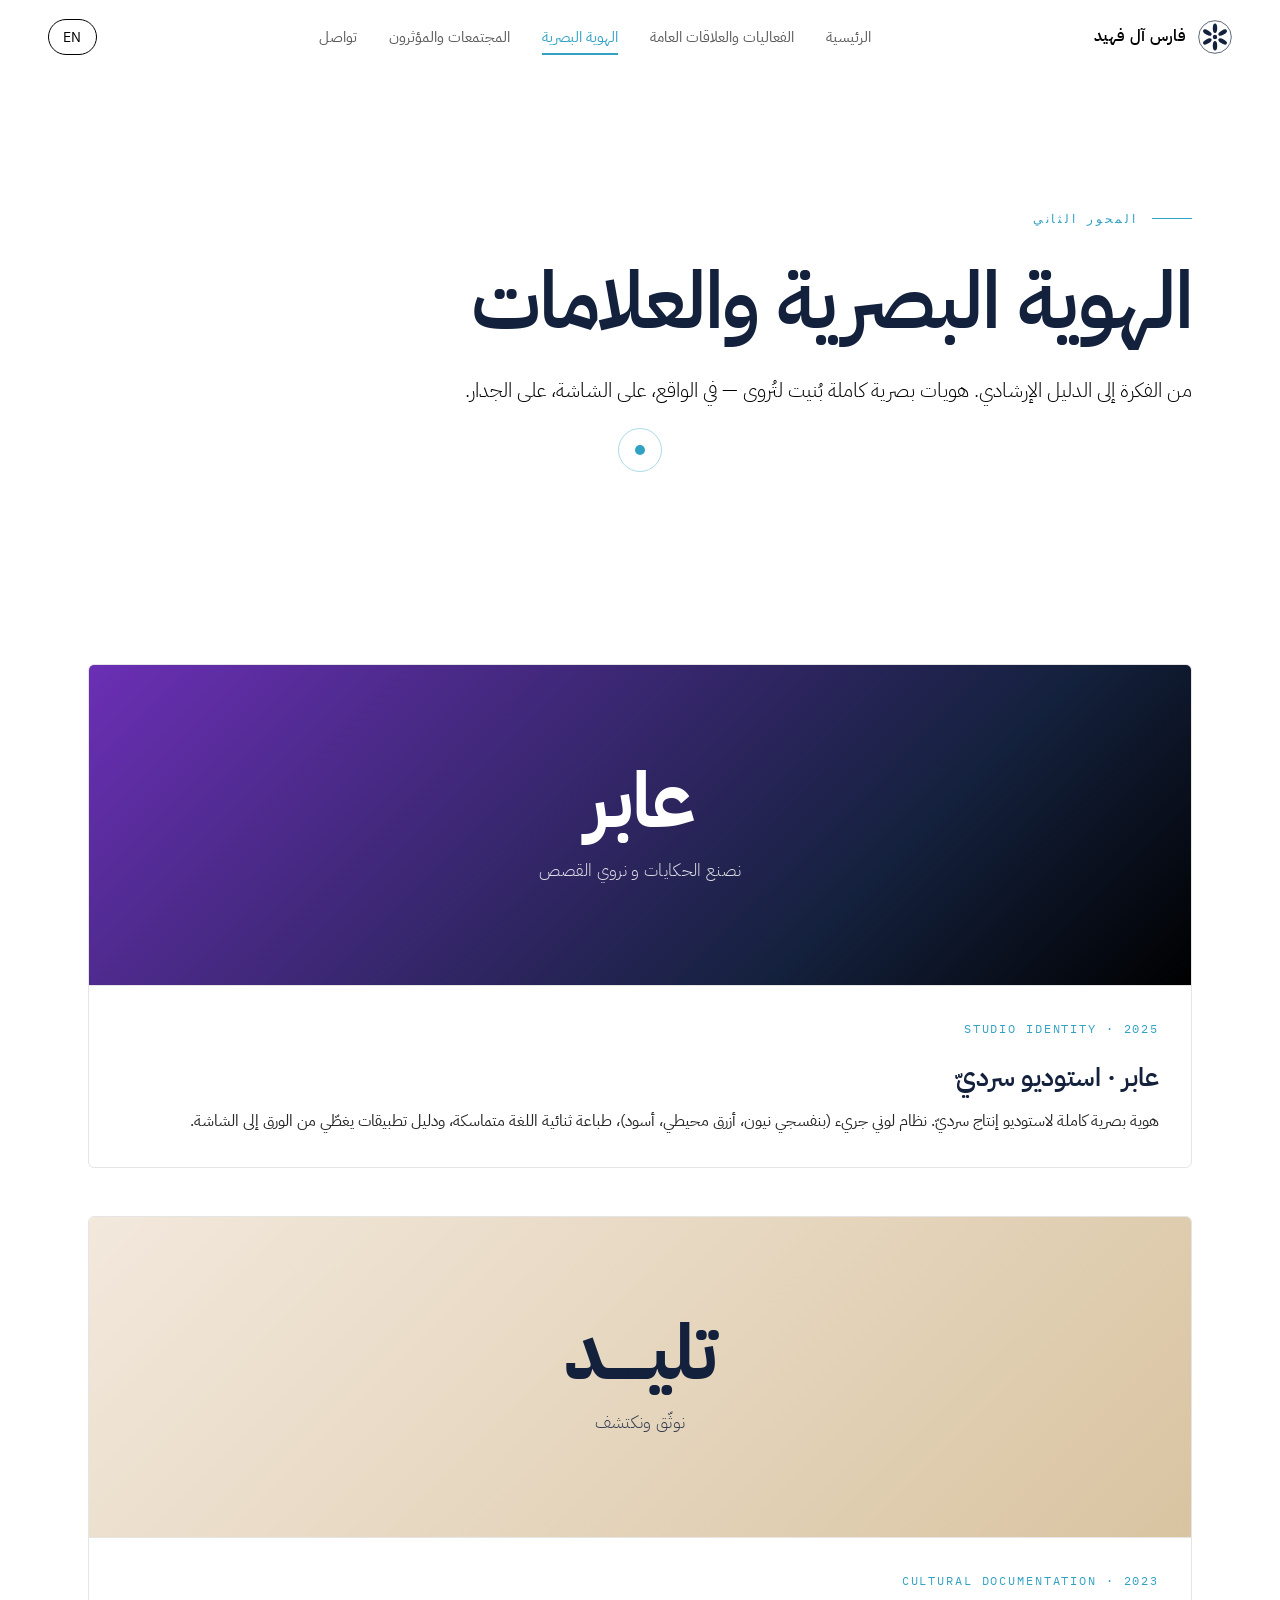
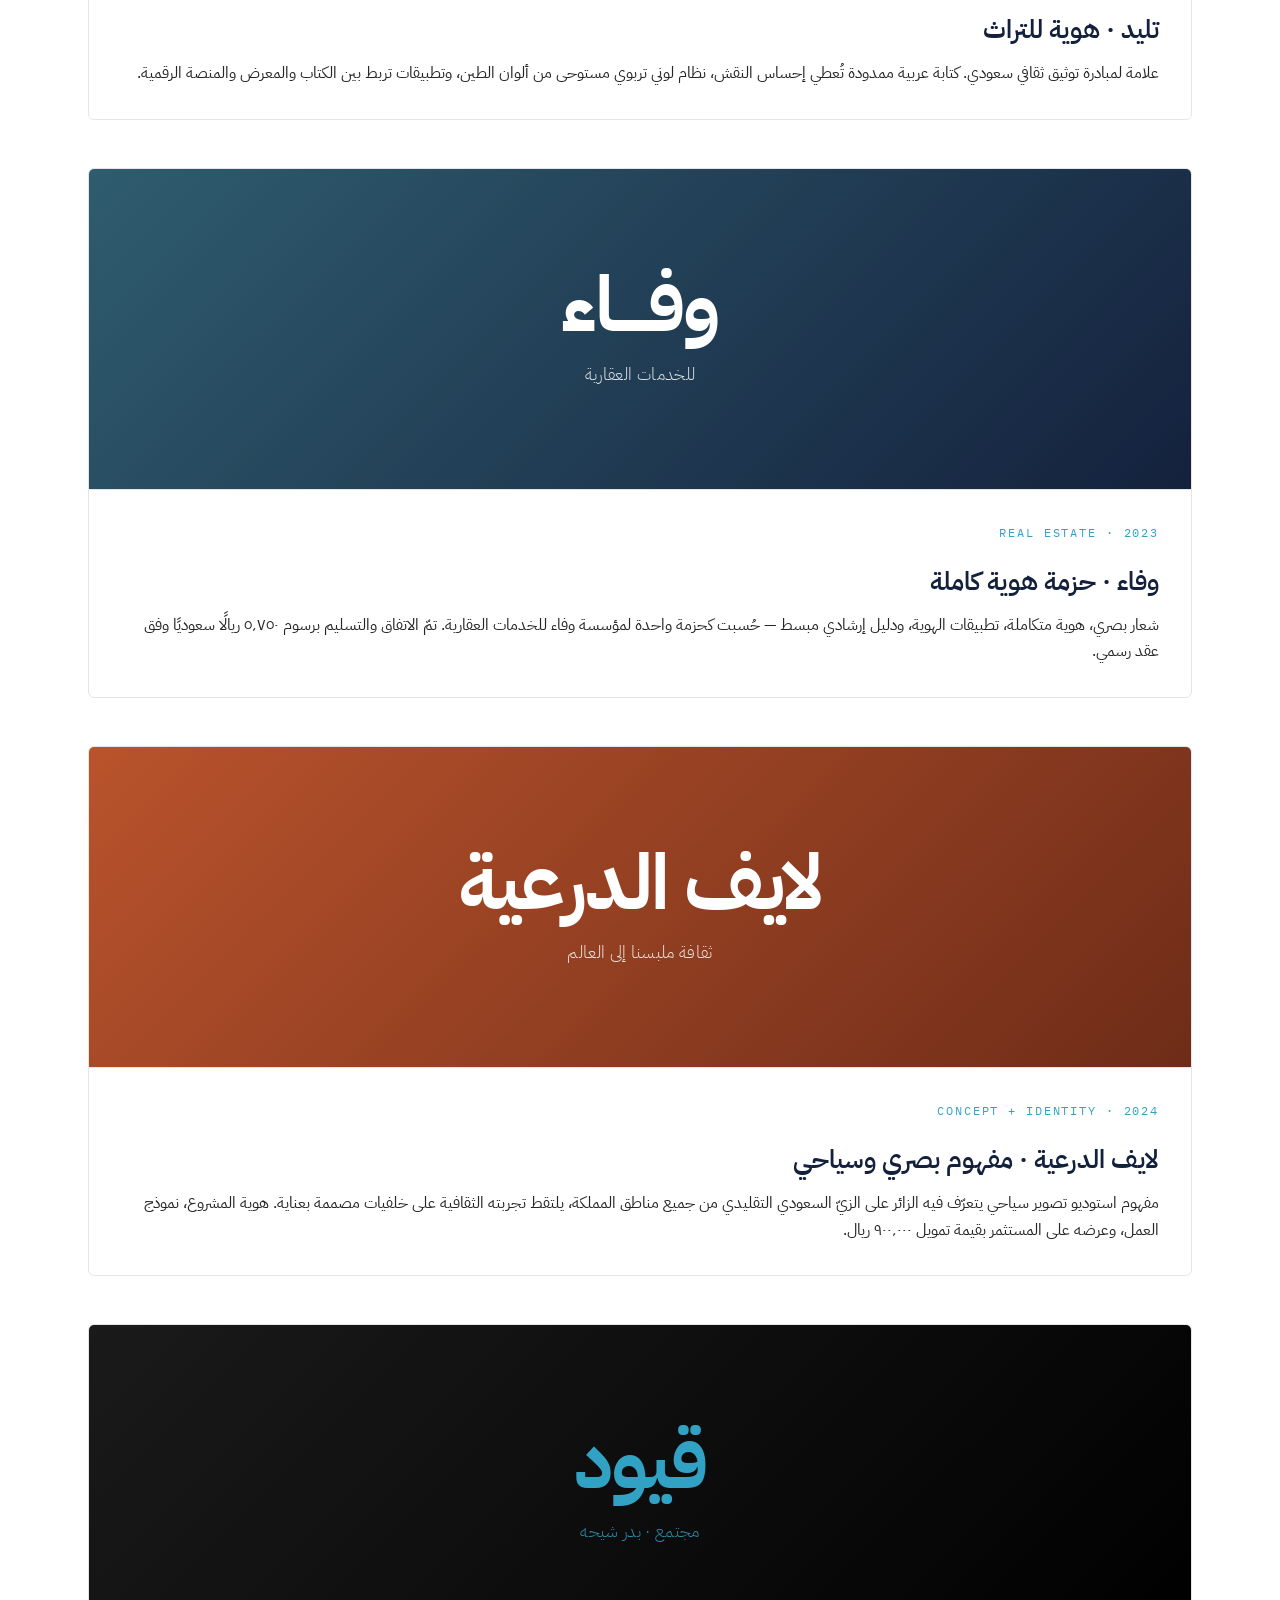
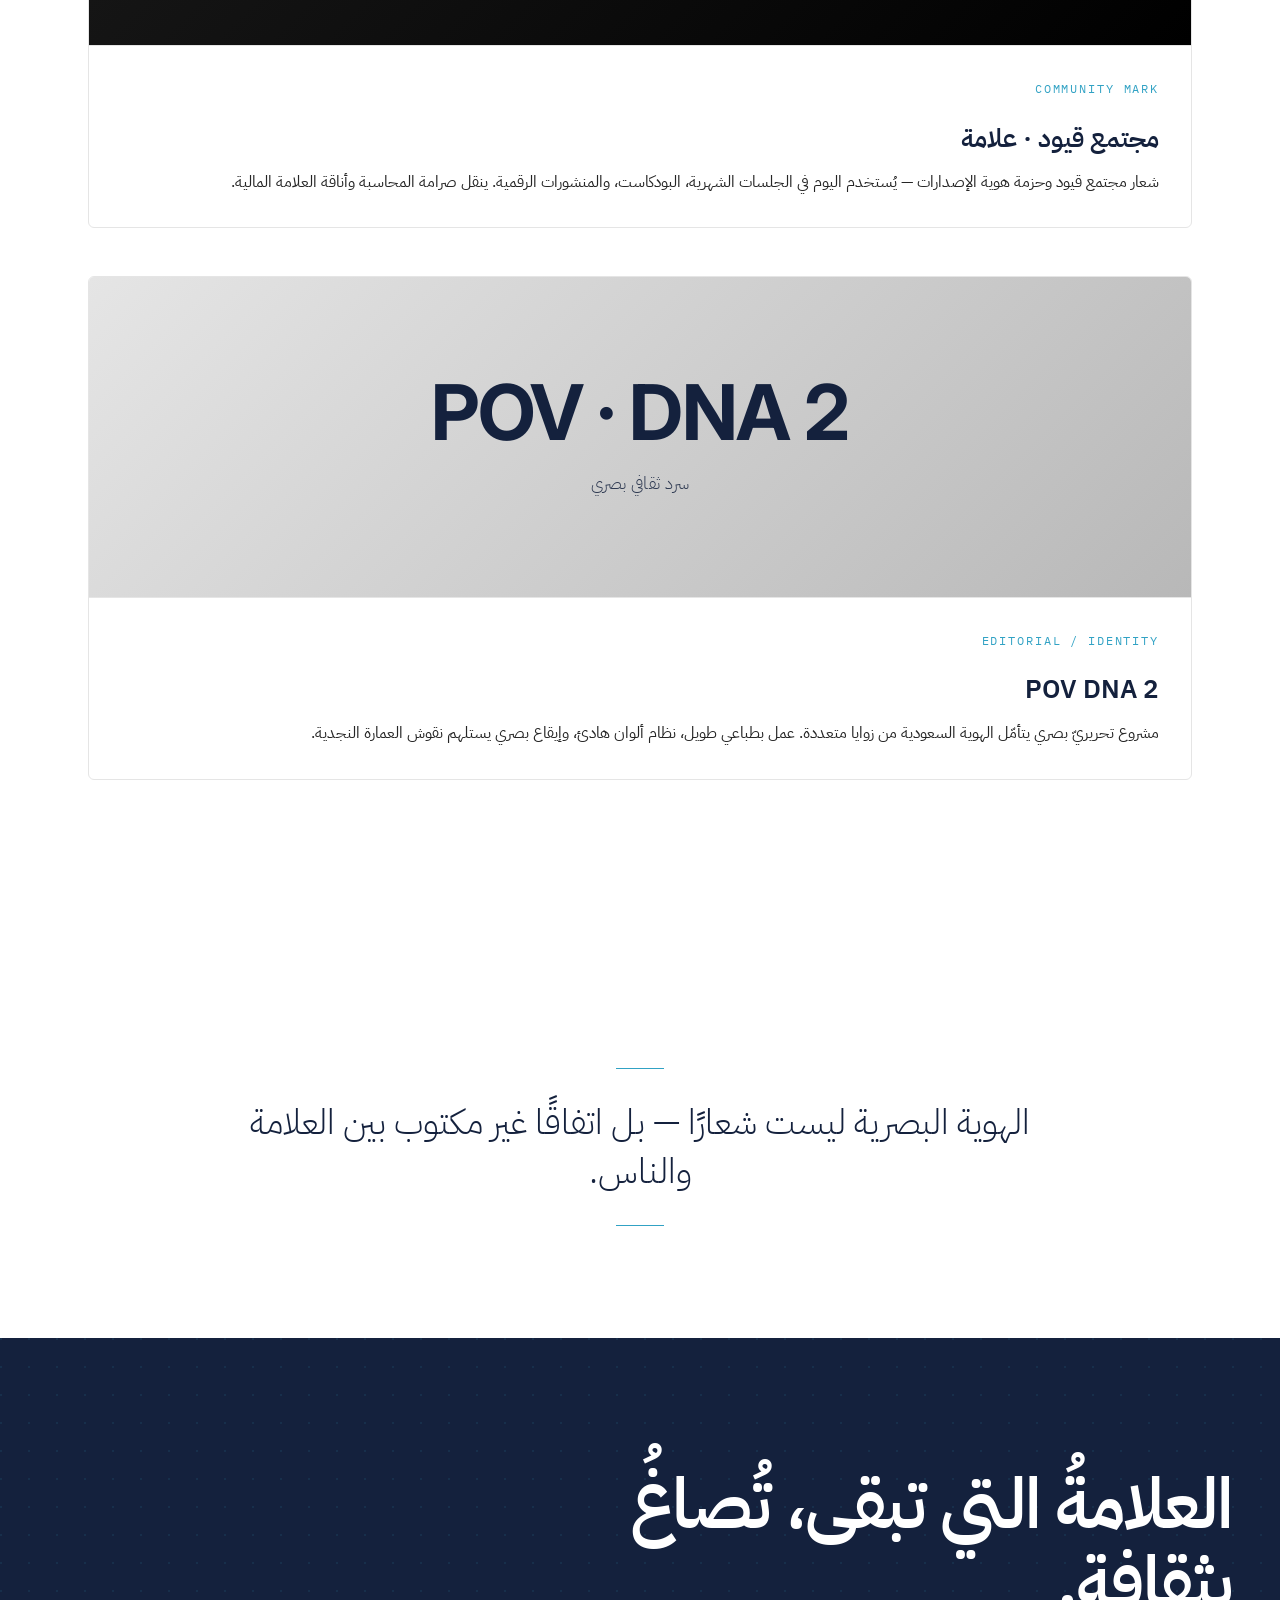
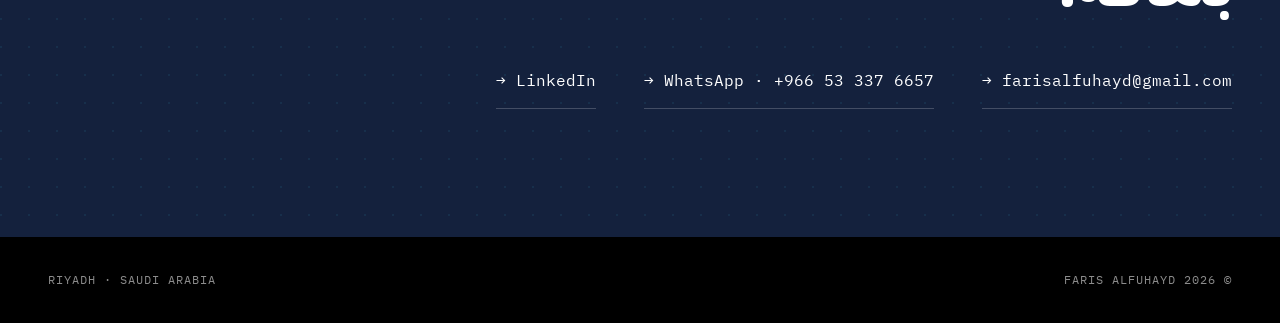
==== brand.html @ be69889f "Initial portfolio site" ====
<!DOCTYPE html>
<html lang="ar" dir="rtl">
<head>
  <meta charset="UTF-8">
  <meta name="viewport" content="width=device-width, initial-scale=1.0">
  <title>الهوية البصرية · Brand Identity · فارس آل فهيد</title>
  <link rel="preconnect" href="https://fonts.googleapis.com">
  <link rel="preconnect" href="https://fonts.gstatic.com" crossorigin>
  <link href="https://fonts.googleapis.com/css2?family=IBM+Plex+Sans+Arabic:wght@300;400;500;600;700&family=IBM+Plex+Mono:wght@400;500&family=Inter:wght@300;400;500;600;700&display=swap" rel="stylesheet">
  <link rel="stylesheet" href="styles.css">
</head>
<body>

<nav class="nav">
  <a href="index.html" class="nav-logo">
    <svg class="mark" viewBox="0 0 100 100" aria-hidden="true">
      <g fill="currentColor">
        <circle cx="50" cy="50" r="48" fill="none" stroke="currentColor" stroke-width="2"/>
        <g transform="translate(50 50)">
          <ellipse cx="0" cy="-26" rx="6.5" ry="14"/>
          <ellipse cx="0" cy="-26" rx="6.5" ry="14" transform="rotate(60)"/>
          <ellipse cx="0" cy="-26" rx="6.5" ry="14" transform="rotate(120)"/>
          <ellipse cx="0" cy="-26" rx="6.5" ry="14" transform="rotate(180)"/>
          <ellipse cx="0" cy="-26" rx="6.5" ry="14" transform="rotate(240)"/>
          <ellipse cx="0" cy="-26" rx="6.5" ry="14" transform="rotate(300)"/>
          <circle r="6.5"/>
        </g>
      </g>
    </svg>
    <span><span class="lang-ar">فارس آل فهيد</span><span class="lang-en">Faris Alfuhayd</span></span>
  </a>
  <ul class="nav-links">
    <li><a href="index.html"><span class="lang-ar">الرئيسية</span><span class="lang-en">Home</span></a></li>
    <li><a href="events.html"><span class="lang-ar">الفعاليات والعلاقات العامة</span><span class="lang-en">Events & PR</span></a></li>
    <li><a href="brand.html"><span class="lang-ar">الهوية البصرية</span><span class="lang-en">Brand</span></a></li>
    <li><a href="community.html"><span class="lang-ar">المجتمعات والمؤثرون</span><span class="lang-en">Community & Influencers</span></a></li>
    <li><a href="index.html#contact"><span class="lang-ar">تواصل</span><span class="lang-en">Contact</span></a></li>
  </ul>
  <button class="lang-toggle" aria-label="Switch language">EN</button>
</nav>

<header class="page-hero">
  <div class="section-eyebrow reveal">
    <span class="lang-ar">المحور الثاني</span>
    <span class="lang-en">Pillar 02</span>
  </div>
  <h1 class="reveal">
    <span class="lang-ar">الهوية البصرية والعلامات</span>
    <span class="lang-en">Brand Identity</span>
  </h1>
  <p class="reveal">
    <span class="lang-ar">من الفكرة إلى الدليل الإرشادي. هويات بصرية كاملة بُنيت لتُروى — في الواقع، على الشاشة، على الجدار.</span>
    <span class="lang-en">From concept to brand guidelines. Full identity systems built to be told — in the world, on screen, on the wall.</span>
  </p>
</header>

<section class="section">

  <!-- ABER -->
  <div class="brand-card reveal">
    <div class="brand-card-cover cover-aber">
      <div class="brand-name-display">
        <span class="ar lang-ar">عابر</span>
        <span class="en lang-en">ABER</span>
      </div>
      <div class="brand-tagline-display">
        <span class="lang-ar">نصنع الحكايات و نروي القصص</span>
        <span class="lang-en">We make stories and tell tales</span>
      </div>
    </div>
    <div class="brand-card-body">
      <div class="brand-card-tag">2025 · Studio Identity</div>
      <h3>
        <span class="lang-ar">عابر · استوديو سرديّ</span>
        <span class="lang-en">ABER · A narrative studio</span>
      </h3>
      <p>
        <span class="lang-ar">هوية بصرية كاملة لاستوديو إنتاج سرديّ. نظام لوني جريء (بنفسجي نيون، أزرق محيطي، أسود)، طباعة ثنائية اللغة متماسكة، ودليل تطبيقات يغطّي من الورق إلى الشاشة.</span>
        <span class="lang-en">A full identity for a story-led production studio. A bold three-color system (neon purple, ocean blue, black), a cohesive bilingual typography pairing, and an applications guide that covers everything from print to screen.</span>
      </p>
    </div>
  </div>

  <!-- Talid -->
  <div class="brand-card reveal">
    <div class="brand-card-cover cover-talid">
      <div class="brand-name-display">
        <span class="ar lang-ar">تليــــــد</span>
        <span class="en lang-en">TALID</span>
      </div>
      <div class="brand-tagline-display">
        <span class="lang-ar">نوثّق ونكتشف</span>
        <span class="lang-en">Document & Discover</span>
      </div>
    </div>
    <div class="brand-card-body">
      <div class="brand-card-tag">2023 · Cultural Documentation</div>
      <h3>
        <span class="lang-ar">تليد · هوية للتراث</span>
        <span class="lang-en">Talid · An identity for heritage</span>
      </h3>
      <p>
        <span class="lang-ar">علامة لمبادرة توثيق ثقافي سعودي. كتابة عربية ممدودة تُعطي إحساس النقش، نظام لوني تربوي مستوحى من ألوان الطين، وتطبيقات تربط بين الكتاب والمعرض والمنصة الرقمية.</span>
        <span class="lang-en">A mark for a Saudi cultural documentation initiative. Extended Arabic letterforms that feel inscribed, an earth-toned palette drawn from clay and sand, and applications that bridge book, exhibition and digital platform.</span>
      </p>
    </div>
  </div>

  <!-- WAFA -->
  <div class="brand-card reveal">
    <div class="brand-card-cover cover-wafa">
      <div class="brand-name-display">
        <span class="ar lang-ar">وفـــــاء</span>
        <span class="en lang-en">WAFA</span>
      </div>
      <div class="brand-tagline-display">
        <span class="lang-ar">للخدمات العقارية</span>
        <span class="lang-en">Real Estate Services</span>
      </div>
    </div>
    <div class="brand-card-body">
      <div class="brand-card-tag">2023 · Real Estate</div>
      <h3>
        <span class="lang-ar">وفاء · حزمة هوية كاملة</span>
        <span class="lang-en">WAFA · A full identity package</span>
      </h3>
      <p>
        <span class="lang-ar">شعار بصري، هوية متكاملة، تطبيقات الهوية، ودليل إرشادي مبسط — حُسبت كحزمة واحدة لمؤسسة وفاء للخدمات العقارية. تمّ الاتفاق والتسليم برسوم ٥٬٧٥٠ ريالًا سعوديًا وفق عقد رسمي.</span>
        <span class="lang-en">Logo, full identity system, identity applications, and a simplified brand guide — delivered as a single package for WAFA Real Estate Services. Engagement formalized at SAR 5,750 under a written contract.</span>
      </p>
    </div>
  </div>

  <!-- Live Diriyah -->
  <div class="brand-card reveal">
    <div class="brand-card-cover cover-live">
      <div class="brand-name-display">
        <span class="ar lang-ar">لايف الدرعية</span>
        <span class="en lang-en">LIVE DIRIYAH</span>
      </div>
      <div class="brand-tagline-display">
        <span class="lang-ar">ثقافة ملبسنا إلى العالم</span>
        <span class="lang-en">Our Clothes Culture To The World</span>
      </div>
    </div>
    <div class="brand-card-body">
      <div class="brand-card-tag">2024 · Concept + Identity</div>
      <h3>
        <span class="lang-ar">لايف الدرعية · مفهوم بصري وسياحي</span>
        <span class="lang-en">Live Diriyah · A visual and tourism concept</span>
      </h3>
      <p>
        <span class="lang-ar">مفهوم استوديو تصوير سياحي يتعرّف فيه الزائر على الزيّ السعودي التقليدي من جميع مناطق المملكة، يلتقط تجربته الثقافية على خلفيات مصممة بعناية. هوية المشروع، نموذج العمل، وعرضه على المستثمر بقيمة تمويل ٩٠٠٬٠٠٠ ريال.</span>
        <span class="lang-en">A tourism photography studio concept where visitors are introduced to traditional Saudi dress from across the regions and photograph their cultural experience against carefully designed backdrops. Project identity, model, and investor presentation at a SAR 900,000 funding ask.</span>
      </p>
    </div>
  </div>

  <!-- Qoyod / Quyud -->
  <div class="brand-card reveal">
    <div class="brand-card-cover cover-quyud">
      <div class="brand-name-display">
        <span class="ar lang-ar">قيود</span>
        <span class="en lang-en">QOYOD</span>
      </div>
      <div class="brand-tagline-display">
        <span class="lang-ar">مجتمع · بدر شيحه</span>
        <span class="lang-en">Community · Badr Sheha</span>
      </div>
    </div>
    <div class="brand-card-body">
      <div class="brand-card-tag">Community Mark</div>
      <h3>
        <span class="lang-ar">مجتمع قيود · علامة</span>
        <span class="lang-en">Qoyod Community · The mark</span>
      </h3>
      <p>
        <span class="lang-ar">شعار مجتمع قيود وحزمة هوية الإصدارات — يُستخدم اليوم في الجلسات الشهرية، البودكاست، والمنشورات الرقمية. ينقل صرامة المحاسبة وأناقة العلامة المالية.</span>
        <span class="lang-en">The Qoyod Community mark and publication identity — applied today across the monthly sessions, the podcast, and digital posts. It carries the discipline of accounting with the elegance of a modern financial brand.</span>
      </p>
    </div>
  </div>

  <!-- POV DNA 2 -->
  <div class="brand-card reveal">
    <div class="brand-card-cover cover-pov">
      <div class="brand-name-display">
        <span class="en">POV · DNA 2</span>
      </div>
      <div class="brand-tagline-display">
        <span class="lang-ar">سرد ثقافي بصري</span>
        <span class="lang-en">A visual cultural narrative</span>
      </div>
    </div>
    <div class="brand-card-body">
      <div class="brand-card-tag">Editorial / Identity</div>
      <h3>
        <span class="lang-ar">POV DNA 2</span>
        <span class="lang-en">POV DNA 2</span>
      </h3>
      <p>
        <span class="lang-ar">مشروع تحريريّ بصري يتأمّل الهوية السعودية من زوايا متعددة. عمل بطباعي طويل، نظام ألوان هادئ، وإيقاع بصري يستلهم نقوش العمارة النجدية.</span>
        <span class="lang-en">A visual editorial project meditating on Saudi identity from multiple perspectives. Long-form typographic work, a quiet palette, and a visual rhythm drawn from Najdi architectural carving.</span>
      </p>
    </div>
  </div>

</section>

<div class="pullquote reveal">
  <span class="lang-ar">الهوية البصرية ليست شعارًا — بل اتفاقًا غير مكتوب بين العلامة والناس.</span>
  <span class="lang-en">A brand isn't a logo — it's an unwritten agreement between the brand and its people.</span>
</div>

<section class="contact" id="contact">
  <div class="contact-inner reveal">
    <h2 class="contact-title">
      <span class="lang-ar">العلامةُ التي تبقى، تُصاغُ بثقافة.</span>
      <span class="lang-en">A brand that lasts is shaped with culture.</span>
    </h2>
    <div class="contact-links">
      <a href="mailto:farisalfuhayd@gmail.com">farisalfuhayd@gmail.com →</a>
      <a href="https://wa.me/966533376657">WhatsApp · +966 53 337 6657 →</a>
      <a href="https://www.linkedin.com/in/faris-al-fuhayd">LinkedIn →</a>
    </div>
  </div>
</section>

<footer class="footer">
  <div>© 2026 FARIS ALFUHAYD</div>
  <div>RIYADH · SAUDI ARABIA</div>
</footer>

<script src="script.js"></script>
</body>
</html>
---- styles.css ----
/* =====================================================
   Faris Alfuhayd — Portfolio · v2
   Palette: Black, Prussian Blue, Turquoise Surf, Alabaster, White
   Motion: Najdi pattern system — stepped crowns, six-petal
           rosettes, toothed zigzags, diamond rosette borders.
   ===================================================== */

:root {
  --black: #000000;
  --prussian: #14213D;
  --turquoise: #31A2C4;
  --alabaster: #E5E5E5;
  --white: #FFFFFF;

  --ink: var(--black);
  --bg: var(--white);
  --surface: var(--alabaster);
  --accent: var(--turquoise);
  --deep: var(--prussian);

  --serif-ar: "IBM Plex Sans Arabic", "Noto Naskh Arabic", system-ui, sans-serif;
  --serif-en: "Inter", "Söhne", system-ui, -apple-system, sans-serif;
  --mono: "IBM Plex Mono", "JetBrains Mono", ui-monospace, monospace;

  --maxw: 1200px;
  --gutter: clamp(1rem, 4vw, 3rem);
  --section-y: clamp(4rem, 10vw, 8rem);

  --ease: cubic-bezier(0.65, 0, 0.35, 1);
  --ease-out: cubic-bezier(0.16, 1, 0.3, 1);
  --ease-spring: cubic-bezier(0.34, 1.56, 0.64, 1);
}

* { box-sizing: border-box; margin: 0; padding: 0; }

html { scroll-behavior: smooth; }
html[dir="rtl"] { direction: rtl; }
html[dir="ltr"] { direction: ltr; }

body {
  font-family: var(--serif-ar);
  background: var(--bg);
  color: var(--ink);
  font-size: 17px;
  line-height: 1.7;
  -webkit-font-smoothing: antialiased;
  overflow-x: hidden;
  cursor: none;
}

html[lang="en"] body { font-family: var(--serif-en); line-height: 1.6; }

[data-lang="ar"] { display: none; }
[data-lang="en"] { display: none; }
html[lang="ar"] [data-lang="ar"] { display: revert; }
html[lang="en"] [data-lang="en"] { display: revert; }
html[lang="ar"] .lang-ar { display: inline; }
html[lang="en"] .lang-en { display: inline; }
html[lang="ar"] .lang-en,
html[lang="en"] .lang-ar { display: none; }

a { color: inherit; text-decoration: none; }
img, svg, video { display: block; max-width: 100%; height: auto; }

/* Custom cursor — simple Turquoise dot until faithful Najdi SVG is provided. */
.cursor-dot {
  position: fixed; top: 0; left: 0;
  width: 10px; height: 10px;
  background: var(--accent);
  border-radius: 50%;
  pointer-events: none;
  z-index: 9999;
  transform: translate(-50%, -50%);
  transition: width 0.25s, height 0.25s, opacity 0.25s, transform 0.25s var(--ease-spring);
}
.cursor-ring {
  position: fixed; top: 0; left: 0;
  width: 44px; height: 44px;
  border: 1px solid var(--accent);
  border-radius: 50%;
  pointer-events: none;
  z-index: 9998;
  transform: translate(-50%, -50%);
  transition: width 0.3s var(--ease-out), height 0.3s var(--ease-out), opacity 0.3s, border-color 0.3s;
  opacity: 0.4;
}
body.cursor-hover .cursor-dot { width: 18px; height: 18px; }
body.cursor-hover .cursor-ring { width: 82px; height: 82px; opacity: 0.25; border-color: var(--accent); }

@media (hover: none), (max-width: 768px) {
  body { cursor: auto; }
  .cursor-dot, .cursor-ring { display: none; }
}

/* =================== Opening door reveal =================== */
.door-reveal {
  position: fixed;
  inset: 0;
  z-index: 10000;
  pointer-events: none;
  display: flex;
}
.door-reveal .panel {
  flex: 1;
  background: var(--prussian);
  position: relative;
  transition: transform 1.6s var(--ease) 0.4s;
}
.door-reveal .panel.left { transform-origin: left; }
.door-reveal .panel.right { transform-origin: right; }
.door-reveal.open .panel.left { transform: translateX(-100%); }
.door-reveal.open .panel.right { transform: translateX(100%); }
html[dir="rtl"] .door-reveal.open .panel.left { transform: translateX(100%); }
html[dir="rtl"] .door-reveal.open .panel.right { transform: translateX(-100%); }

/* Stepped crown silhouette over the door (Najdi mud-wall top) */
.door-reveal .panel::before {
  content: "";
  position: absolute;
  top: 0; left: 0; right: 0;
  height: 30px;
  background-image:
    linear-gradient(var(--turquoise), var(--turquoise));
  background-size: 0 0;
  /* The pattern itself comes from .crown-pattern below; here we leave the panel solid. */
}

.door-reveal .seal {
  position: absolute;
  top: 50%; left: 50%;
  width: 180px; height: 180px;
  color: var(--turquoise);
  opacity: 0;
  transform: translate(-50%, -50%) scale(0.4) rotate(-90deg);
  animation: sealIn 1.1s var(--ease-spring) 0.2s forwards;
}
.door-reveal.open .seal {
  animation: sealOut 0.7s var(--ease) forwards;
}
@keyframes sealIn {
  to { opacity: 1; transform: translate(-50%, -50%) scale(1) rotate(0deg); }
}
@keyframes sealOut {
  to { opacity: 0; transform: translate(-50%, -50%) scale(2.5) rotate(180deg); }
}

/* =================== Najdi pattern bands =================== */
/* Stepped crown — tiled as a CSS background so proportions stay crisp.
   Each 50×22 unit is the exact stepped pyramid; repeat-x keeps geometry. */
.crown-step {
  display: block;
  width: 100%;
  height: 22px;
  background-image: url("data:image/svg+xml;utf8,<svg xmlns='http://www.w3.org/2000/svg' viewBox='0 0 50 22'><g fill='%2314213D'><rect x='0' y='14' width='50' height='8'/><rect x='6' y='8' width='38' height='6'/><rect x='14' y='2' width='22' height='6'/><rect x='22' y='0' width='6' height='2'/></g></svg>");
  background-repeat: repeat-x;
  background-position: center top;
  background-size: 50px 22px;
  opacity: 0;
  transform: translateY(20px);
  transition: opacity 1s var(--ease-out), transform 1s var(--ease-out);
}
.crown-step.in { opacity: 0.75; transform: translateY(0); }
.crown-step.solid.in { opacity: 1; }

/* Diamond-rosette border */
.rosette-border {
  display: flex;
  justify-content: center;
  align-items: center;
  gap: 24px;
  color: var(--prussian);
  margin: clamp(2.5rem, 6vw, 5rem) 0;
  opacity: 0;
  transform: translateY(20px);
  transition: opacity 1s var(--ease-out), transform 1s var(--ease-out);
}
.rosette-border.in { opacity: 0.55; transform: translateY(0); }
.rosette-border svg { width: 36px; height: 36px; flex: none; }
.rosette-border .line {
  height: 1px; background: currentColor; flex: 1; max-width: 200px; opacity: 0.4;
}

/* Toothed zigzag */
.tooth-band {
  height: 14px; width: 100%;
  background-image: url("data:image/svg+xml;utf8,<svg xmlns='http://www.w3.org/2000/svg' viewBox='0 0 20 14'><path d='M0 0 L10 14 L20 0 Z' fill='%2314213D'/></svg>");
  background-repeat: repeat-x;
  background-size: 20px 14px;
  opacity: 0.3;
}

/* =================== Nav =================== */
.nav {
  position: fixed;
  top: 0; left: 0; right: 0;
  z-index: 100;
  padding: 1.2rem var(--gutter);
  display: flex;
  align-items: center;
  justify-content: space-between;
  background: rgba(255,255,255,0.78);
  backdrop-filter: blur(20px);
  -webkit-backdrop-filter: blur(20px);
  border-bottom: 1px solid transparent;
  transition: border-color 0.4s, background 0.4s, padding 0.4s;
}
.nav.scrolled {
  border-color: rgba(20,33,61,0.08);
  padding-top: 0.9rem;
  padding-bottom: 0.9rem;
}

.nav-logo {
  display: flex;
  align-items: center;
  gap: 0.7rem;
  font-weight: 600;
  font-size: 1rem;
  letter-spacing: 0.02em;
  transition: gap 0.3s;
}
.nav-logo:hover { gap: 1rem; }
.nav-logo .mark {
  width: 34px; height: 34px;
  color: var(--prussian);
  transition: transform 0.6s var(--ease-spring), color 0.3s;
}
.nav-logo:hover .mark { transform: rotate(60deg); color: var(--accent); }

.nav-links {
  display: flex;
  align-items: center;
  gap: 2rem;
  list-style: none;
}
.nav-links a {
  position: relative;
  font-size: 0.95rem;
  font-weight: 400;
  opacity: 0.65;
  transition: opacity 0.3s, color 0.3s;
}
.nav-links a:hover, .nav-links a.active { opacity: 1; color: var(--accent); }
.nav-links a.active::after {
  content: ""; position: absolute;
  bottom: -7px; left: 0; right: 0;
  height: 2px; background: var(--accent);
  transform-origin: left; animation: drawLine 0.4s var(--ease-out);
}
html[dir="rtl"] .nav-links a.active::after { transform-origin: right; }
@keyframes drawLine { from { transform: scaleX(0); } to { transform: scaleX(1); } }

.lang-toggle {
  background: none;
  border: 1px solid var(--ink);
  padding: 0.4rem 0.9rem;
  font-family: inherit;
  font-size: 0.85rem;
  cursor: pointer;
  border-radius: 999px;
  transition: background 0.3s, color 0.3s, transform 0.3s;
  color: var(--ink);
}
.lang-toggle:hover { background: var(--ink); color: var(--white); transform: scale(1.05); }

@media (max-width: 768px) {
  .nav-links { display: none; }
}

/* =================== Hero =================== */
.hero {
  min-height: 100vh;
  padding: calc(var(--section-y) + 4rem) var(--gutter) var(--section-y);
  display: flex;
  flex-direction: column;
  justify-content: center;
  position: relative;
  overflow: hidden;
}

/* Hero rosette intentionally hidden until faithful Najdi SVG is provided. */
.hero-rosette { display: none; }
@keyframes rotate { to { transform: rotate(360deg); } }

.hero-inner {
  max-width: var(--maxw);
  width: 100%;
  margin: 0 auto;
  position: relative;
  z-index: 1;
}

.hero-eyebrow {
  font-family: var(--mono);
  font-size: 0.85rem;
  letter-spacing: 0.18em;
  text-transform: uppercase;
  color: var(--accent);
  margin-bottom: 1.8rem;
  opacity: 0;
  transform: translateY(20px);
  animation: rise 0.9s var(--ease-out) 1.8s forwards;
  display: inline-flex;
  align-items: center;
  gap: 0.8rem;
}
.hero-eyebrow::before {
  content: "";
  width: 48px; height: 1px;
  background: var(--accent);
}

.hero-title {
  font-size: clamp(2.6rem, 7.5vw, 6rem);
  font-weight: 600;
  line-height: 1.02;
  letter-spacing: -0.025em;
  color: var(--prussian);
  margin-bottom: 1.8rem;
  overflow: hidden;
}
.hero-title .word {
  display: inline-block;
  opacity: 0;
  transform: translateY(60px);
  animation: rise 1.1s var(--ease-out) forwards;
}

.hero-tagline {
  font-size: clamp(1.1rem, 1.8vw, 1.5rem);
  font-weight: 300;
  color: var(--ink);
  max-width: 760px;
  margin-bottom: 3rem;
  opacity: 0;
  transform: translateY(20px);
  animation: rise 1s var(--ease-out) 2.2s forwards;
}

.hero-cta {
  display: inline-flex;
  align-items: center;
  gap: 0.9rem;
  font-family: var(--mono);
  font-size: 0.9rem;
  text-transform: uppercase;
  letter-spacing: 0.12em;
  padding: 1.1rem 1.8rem;
  border: 1px solid var(--prussian);
  border-radius: 999px;
  transition: all 0.4s var(--ease-out);
  opacity: 0;
  transform: translateY(20px);
  animation: rise 1s var(--ease-out) 2.5s forwards;
  position: relative;
  overflow: hidden;
}
.hero-cta::before {
  content: ""; position: absolute;
  inset: 0;
  background: var(--prussian);
  transform: translateX(-100%);
  transition: transform 0.5s var(--ease);
  z-index: -1;
}
html[dir="rtl"] .hero-cta::before { transform: translateX(100%); }
.hero-cta:hover { color: var(--white); gap: 1.4rem; border-color: var(--prussian); }
.hero-cta:hover::before { transform: translateX(0); }
.hero-cta svg { transition: transform 0.4s var(--ease-spring); }
.hero-cta:hover svg { transform: translateX(4px); }
html[dir="rtl"] .hero-cta:hover svg { transform: translateX(-4px); }

@keyframes rise { to { opacity: 1; transform: translateY(0); } }

/* =================== Scroll indicator =================== */
.scroll-cue {
  position: absolute;
  bottom: 2rem; left: 50%;
  transform: translateX(-50%);
  font-family: var(--mono);
  font-size: 0.72rem;
  letter-spacing: 0.2em;
  text-transform: uppercase;
  opacity: 0;
  animation: rise 1s var(--ease-out) 3s forwards, breathe 2s ease-in-out 3s infinite;
  color: var(--ink);
}
@keyframes breathe {
  0%, 100% { transform: translateX(-50%) translateY(0); opacity: 0.4; }
  50% { transform: translateX(-50%) translateY(6px); opacity: 1; }
}

/* =================== Section base =================== */
.section {
  padding: var(--section-y) var(--gutter);
  max-width: var(--maxw);
  margin: 0 auto;
  position: relative;
}
.section.dark {
  background: var(--prussian);
  color: var(--white);
  max-width: none;
  margin: 0;
  padding-left: var(--gutter);
  padding-right: var(--gutter);
}

.section-eyebrow {
  font-family: var(--mono);
  font-size: 0.78rem;
  letter-spacing: 0.22em;
  text-transform: uppercase;
  color: var(--accent);
  margin-bottom: 1.8rem;
  display: flex;
  align-items: center;
  gap: 0.9rem;
}
.section-eyebrow::before {
  content: "";
  width: 40px; height: 1px;
  background: var(--accent);
}

.section-title {
  font-size: clamp(2rem, 5vw, 4rem);
  font-weight: 600;
  line-height: 1.08;
  letter-spacing: -0.02em;
  color: var(--prussian);
  margin-bottom: 2.5rem;
  max-width: 18ch;
}
.section.dark .section-title { color: var(--white); }

.section-lede {
  font-size: clamp(1rem, 1.4vw, 1.2rem);
  font-weight: 300;
  max-width: 720px;
  line-height: 1.7;
  opacity: 0.85;
  margin-bottom: 3rem;
}

/* =================== Mask-wipe reveal =================== */
.mask-reveal {
  display: inline-block;
  position: relative;
  overflow: hidden;
  padding-block: 0.05em;
}
.mask-reveal > span {
  display: inline-block;
  transform: translateY(110%);
  transition: transform 1s var(--ease-out);
}
.mask-reveal.in > span { transform: translateY(0); }

/* =================== Pillars =================== */
.pillars {
  display: grid;
  grid-template-columns: repeat(3, 1fr);
  gap: 2rem;
}
@media (max-width: 800px) { .pillars { grid-template-columns: 1fr; } }

.pillar {
  position: relative;
  padding: 3rem 2rem 2.5rem;
  background: var(--white);
  border: 1px solid var(--alabaster);
  border-radius: 6px;
  transition: transform 0.5s var(--ease-out), border-color 0.5s, box-shadow 0.5s;
  overflow: hidden;
}
.pillar::before {
  content: "";
  position: absolute;
  top: 0; left: 0; right: 0;
  height: 4px;
  background: var(--accent);
  transform: scaleX(0);
  transform-origin: left;
  transition: transform 0.6s var(--ease);
}
html[dir="rtl"] .pillar::before { transform-origin: right; }

/* Pillar corner watermark — neutral geometric ring until faithful Najdi SVG is provided. */
.pillar::after {
  content: "";
  position: absolute;
  inset: auto -40px -40px auto;
  width: 160px; height: 160px;
  border: 1px solid var(--alabaster);
  border-radius: 50%;
  transition: transform 0.8s var(--ease), border-color 0.5s, opacity 0.5s;
  opacity: 0.6;
  pointer-events: none;
}
html[dir="rtl"] .pillar::after { inset: auto auto -30px -30px; }
.pillar:hover { transform: translateY(-8px); border-color: var(--accent); box-shadow: 0 30px 60px -20px rgba(20,33,61,0.18); }
.pillar:hover::before { transform: scaleX(1); }
.pillar:hover::after { transform: rotate(45deg) scale(1.15); opacity: 0.8; }

.pillar-num {
  font-family: var(--mono);
  font-size: 0.8rem;
  color: var(--accent);
  letter-spacing: 0.18em;
}
.pillar h3 {
  font-size: 1.75rem;
  font-weight: 600;
  color: var(--prussian);
  margin: 1rem 0;
  letter-spacing: -0.01em;
  line-height: 1.2;
}
.pillar p {
  font-size: 0.98rem;
  line-height: 1.7;
  opacity: 0.85;
}
.pillar .work-card-arrow {
  margin-top: 1.8rem;
  font-family: var(--mono);
  font-size: 0.85rem;
  color: var(--accent);
  display: inline-flex;
  align-items: center;
  gap: 0.5rem;
  transition: gap 0.4s var(--ease-spring), letter-spacing 0.4s;
}
.pillar:hover .work-card-arrow { gap: 1.1rem; letter-spacing: 0.02em; }

/* =================== Stats =================== */
.stats {
  display: grid;
  grid-template-columns: repeat(4, 1fr);
  gap: 2rem;
  padding: var(--section-y) var(--gutter);
  max-width: var(--maxw);
  margin: 0 auto;
}
@media (max-width: 800px) { .stats { grid-template-columns: repeat(2, 1fr); gap: 3rem 1.5rem; } }

.stat { text-align: center; position: relative; }
.stat::before {
  content: "";
  position: absolute;
  top: -14px;
  left: 50%;
  transform: translateX(-50%) scaleX(0);
  transform-origin: center;
  width: 40px; height: 2px;
  background: var(--accent);
  transition: transform 0.7s var(--ease) 0.3s;
}
.stat.in::before { transform: translateX(-50%) scaleX(1); }
.stat-number {
  font-family: var(--mono);
  font-size: clamp(2.6rem, 6vw, 4.6rem);
  font-weight: 500;
  color: var(--prussian);
  line-height: 1;
  letter-spacing: -0.025em;
  display: inline-block;
  transition: transform 0.4s var(--ease-spring);
}
.stat.pulse .stat-number { transform: scale(1.1); }
.stat-label {
  font-size: 0.92rem;
  margin-top: 0.7rem;
  opacity: 0.75;
  line-height: 1.5;
}

/* =================== Marquee =================== */
.marquee {
  overflow: hidden;
  background: var(--prussian);
  color: var(--white);
  padding: 1.2rem 0;
}
.marquee-track {
  display: flex;
  gap: 3rem;
  white-space: nowrap;
  animation: marquee 50s linear infinite;
  font-family: var(--mono);
  font-size: 0.92rem;
  letter-spacing: 0.12em;
  text-transform: uppercase;
}
@keyframes marquee { to { transform: translateX(-50%); } }
html[dir="rtl"] .marquee-track { animation-name: marqueeRTL; }
@keyframes marqueeRTL { from { transform: translateX(-50%); } to { transform: translateX(0); } }
.marquee-track span { display: inline-flex; align-items: center; gap: 3rem; }
.marquee-track .dot {
  display: inline-block;
  width: 6px; height: 6px;
  background: var(--accent);
  border-radius: 50%;
  flex-shrink: 0;
}

/* =================== Client strip =================== */
.client-strip {
  display: flex;
  flex-wrap: wrap;
  gap: 2rem 3rem;
  align-items: center;
  padding: 3rem var(--gutter);
  max-width: var(--maxw);
  margin: 0 auto;
}
.client-strip span {
  font-family: var(--mono);
  font-size: 0.86rem;
  letter-spacing: 0.1em;
  text-transform: uppercase;
  opacity: 0.55;
  transition: opacity 0.4s, color 0.4s, transform 0.4s var(--ease-spring);
  cursor: default;
}
.client-strip span:hover { opacity: 1; color: var(--accent); transform: translateY(-3px); }

/* =================== CASE STUDY — simplified, no meta sidebar =================== */
.case {
  padding: var(--section-y) 0;
  position: relative;
  border-bottom: 1px solid var(--alabaster);
}
.case:last-child { border-bottom: none; }

.case-headline {
  font-size: clamp(1.7rem, 4vw, 3rem);
  font-weight: 600;
  color: var(--prussian);
  line-height: 1.15;
  letter-spacing: -0.018em;
  max-width: 22ch;
  margin-bottom: 2.5rem;
}

.case-number {
  font-family: var(--mono);
  font-size: 0.78rem;
  letter-spacing: 0.22em;
  text-transform: uppercase;
  color: var(--accent);
  margin-bottom: 1.4rem;
  display: flex;
  align-items: center;
  gap: 0.9rem;
}
.case-number::before {
  content: "";
  width: 40px; height: 1px;
  background: var(--accent);
}

.case-body p {
  margin-bottom: 1.1rem;
  font-size: 1.04rem;
  line-height: 1.78;
  max-width: 760px;
}
.case-body ul {
  margin-block: 1.2rem;
  padding-inline-start: 1.6rem;
  max-width: 760px;
}
.case-body li {
  margin-bottom: 0.65rem;
  line-height: 1.7;
  font-size: 1rem;
}
.case-body li::marker { color: var(--accent); }
.case-body strong { color: var(--prussian); font-weight: 600; }

/* Image gallery slot — for when you drop your photos in */
.case-gallery {
  display: grid;
  grid-template-columns: repeat(auto-fill, minmax(280px, 1fr));
  gap: 1rem;
  margin: 3rem 0 1rem;
}
.case-img {
  position: relative;
  aspect-ratio: 4/3;
  background: var(--alabaster);
  border-radius: 4px;
  overflow: hidden;
  cursor: pointer;
}
.case-img.wide { grid-column: span 2; aspect-ratio: 16/9; }
@media (max-width: 700px) { .case-img.wide { grid-column: auto; aspect-ratio: 4/3; } }
.case-img img,
.case-img video {
  width: 100%; height: 100%;
  object-fit: cover;
  transition: transform 1s var(--ease-out), filter 0.6s;
  filter: saturate(0.85);
}
.case-img:hover img,
.case-img:hover video { transform: scale(1.06); filter: saturate(1.1); }
.case-img::after {
  content: "";
  position: absolute;
  inset: 0;
  background: linear-gradient(to top, rgba(20, 33, 61, 0.55) 0%, rgba(20, 33, 61, 0.05) 50%, transparent 100%);
  opacity: 0;
  transition: opacity 0.5s var(--ease);
}
.case-img:hover::after { opacity: 1; }
.case-img-caption {
  position: absolute;
  inset-inline: 1rem; bottom: 1rem;
  color: var(--white);
  font-family: var(--mono);
  font-size: 0.78rem;
  letter-spacing: 0.06em;
  opacity: 0;
  transform: translateY(20px);
  transition: opacity 0.5s, transform 0.5s var(--ease-out);
  z-index: 2;
  text-shadow: 0 2px 12px rgba(0,0,0,0.6);
}
.case-img:hover .case-img-caption { opacity: 1; transform: translateY(0); }
.case-img-placeholder {
  position: absolute; inset: 0;
  display: flex; align-items: center; justify-content: center;
  font-family: var(--mono);
  font-size: 0.78rem;
  letter-spacing: 0.18em;
  text-transform: uppercase;
  color: var(--prussian);
  opacity: 0.35;
  text-align: center;
  padding: 1rem;
}

/* =================== About =================== */
.about-grid {
  display: grid;
  grid-template-columns: 280px 1fr;
  gap: 4rem;
  align-items: start;
}
@media (max-width: 800px) { .about-grid { grid-template-columns: 1fr; gap: 2rem; } }
.about-photo {
  aspect-ratio: 4/5;
  background: var(--alabaster);
  border-radius: 4px;
  position: relative;
  overflow: hidden;
  transition: transform 0.6s var(--ease-out);
}
.about-photo::after {
  content: "FA";
  position: absolute;
  inset: 0;
  display: flex;
  align-items: center;
  justify-content: center;
  font-family: var(--mono);
  font-size: 4rem;
  color: var(--prussian);
  opacity: 0.25;
}
.about-photo:hover { transform: scale(1.02); }
.about-body p { margin-bottom: 1.2rem; font-size: 1.05rem; line-height: 1.78; }
.credentials {
  display: flex;
  flex-wrap: wrap;
  gap: 0.6rem;
  margin-top: 2rem;
}
.cred-pill {
  padding: 0.45rem 0.95rem;
  border: 1px solid var(--alabaster);
  border-radius: 999px;
  font-family: var(--mono);
  font-size: 0.78rem;
  letter-spacing: 0.05em;
  background: var(--white);
  transition: all 0.3s;
  cursor: default;
}
.cred-pill:hover { border-color: var(--accent); color: var(--accent); transform: translateY(-2px); }

/* =================== Contact =================== */
.contact {
  padding: var(--section-y) var(--gutter);
  background: var(--prussian);
  color: var(--white);
  position: relative;
  overflow: hidden;
}
.contact::before {
  content: "";
  position: absolute;
  inset: 0;
  background-image: radial-gradient(circle at 1px 1px, rgba(49, 162, 196, 0.18) 1px, transparent 0);
  background-size: 28px 28px;
  opacity: 0.6;
}
.contact-inner {
  max-width: var(--maxw);
  margin: 0 auto;
  position: relative;
}
.contact-title {
  font-size: clamp(2.2rem, 5.5vw, 4.5rem);
  font-weight: 600;
  line-height: 1.1;
  letter-spacing: -0.02em;
  margin-bottom: 2rem;
  max-width: 18ch;
}
.contact-links {
  display: flex;
  flex-wrap: wrap;
  gap: 2rem 3rem;
  margin-top: 2rem;
}
.contact-links a {
  display: inline-flex;
  align-items: center;
  gap: 0.7rem;
  padding: 0.9rem 0;
  font-family: var(--mono);
  font-size: 0.98rem;
  border-bottom: 1px solid rgba(255,255,255,0.2);
  transition: border-color 0.4s, color 0.4s, gap 0.4s var(--ease-spring);
}
.contact-links a:hover { color: var(--accent); border-color: var(--accent); gap: 1.1rem; }

/* =================== Footer =================== */
.footer {
  padding: 2rem var(--gutter);
  background: var(--black);
  color: rgba(255,255,255,0.55);
  font-family: var(--mono);
  font-size: 0.78rem;
  letter-spacing: 0.08em;
  display: flex;
  flex-wrap: wrap;
  justify-content: space-between;
  gap: 1rem;
}

/* =================== Reveal on scroll =================== */
.reveal {
  opacity: 0; transform: translateY(50px);
  transition: opacity 1s var(--ease-out), transform 1s var(--ease-out);
}
.reveal.in { opacity: 1; transform: translateY(0); }

.reveal-stagger > * {
  opacity: 0;
  transform: translateY(40px);
  transition: opacity 0.8s var(--ease-out), transform 0.8s var(--ease-out);
}
.reveal-stagger.in > * { opacity: 1; transform: translateY(0); }
.reveal-stagger.in > *:nth-child(1) { transition-delay: 0.05s; }
.reveal-stagger.in > *:nth-child(2) { transition-delay: 0.2s; }
.reveal-stagger.in > *:nth-child(3) { transition-delay: 0.35s; }
.reveal-stagger.in > *:nth-child(4) { transition-delay: 0.5s; }
.reveal-stagger.in > *:nth-child(5) { transition-delay: 0.65s; }
.reveal-stagger.in > *:nth-child(6) { transition-delay: 0.8s; }

/* =================== Page hero =================== */
.page-hero {
  padding: calc(var(--section-y) + 5rem) var(--gutter) var(--section-y);
  max-width: var(--maxw);
  margin: 0 auto;
  position: relative;
}
.page-hero h1 {
  font-size: clamp(2.6rem, 6.5vw, 5rem);
  font-weight: 600;
  letter-spacing: -0.022em;
  color: var(--prussian);
  line-height: 1.08;
  margin-bottom: 1.8rem;
}
.page-hero p {
  font-size: clamp(1.05rem, 1.6vw, 1.3rem);
  font-weight: 300;
  max-width: 760px;
  opacity: 0.85;
}

/* =================== Brand showcase =================== */
.brand-card {
  background: var(--white);
  border: 1px solid var(--alabaster);
  border-radius: 6px;
  padding: 0;
  overflow: hidden;
  margin-bottom: 3rem;
  transition: border-color 0.4s, transform 0.6s var(--ease-out), box-shadow 0.6s;
  cursor: pointer;
}
.brand-card:hover {
  border-color: var(--prussian);
  transform: translateY(-6px);
  box-shadow: 0 30px 70px -25px rgba(20,33,61,0.25);
}
.brand-card-cover {
  padding: 4rem 2rem;
  text-align: center;
  display: flex;
  flex-direction: column;
  align-items: center;
  justify-content: center;
  min-height: 320px;
  position: relative;
  overflow: hidden;
}
.brand-card-cover::after {
  content: "";
  position: absolute; inset: 0;
  background: radial-gradient(circle at 50% 50%, rgba(255,255,255,0.08) 0%, transparent 70%);
  opacity: 0;
  transition: opacity 0.5s;
}
.brand-card:hover .brand-card-cover::after { opacity: 1; }
.brand-card-body {
  padding: 2rem;
  border-top: 1px solid var(--alabaster);
}
.brand-card h3 {
  font-size: 1.65rem;
  font-weight: 600;
  color: var(--prussian);
  margin-bottom: 0.5rem;
}
.brand-card-tag {
  font-family: var(--mono);
  font-size: 0.78rem;
  letter-spacing: 0.15em;
  text-transform: uppercase;
  color: var(--accent);
  margin-bottom: 1rem;
}
.brand-card p { line-height: 1.7; font-size: 0.98rem; opacity: 0.85; }

.cover-aber { background: linear-gradient(135deg, #6B2FB5 0%, #14213D 70%, #000 100%); color: var(--white); }
.cover-talid { background: linear-gradient(135deg, #F2E8DC 0%, #D9C4A1 100%); color: var(--prussian); }
.cover-wafa { background: linear-gradient(135deg, #2F5C6E 0%, #14213D 100%); color: var(--white); }
.cover-live { background: linear-gradient(135deg, #B9532C 0%, #6E2C18 100%); color: var(--white); }
.cover-quyud { background: linear-gradient(135deg, #1A1A1A 0%, #000 100%); color: var(--turquoise); }
.cover-pov { background: linear-gradient(135deg, var(--alabaster) 0%, #B8B8B8 100%); color: var(--prussian); }

.brand-name-display {
  font-size: clamp(2.5rem, 6vw, 5rem);
  font-weight: 700;
  letter-spacing: -0.02em;
  line-height: 1;
  position: relative;
  z-index: 1;
}
.brand-name-display .ar { font-family: var(--serif-ar); }
.brand-name-display .en { font-family: var(--serif-en); }
.brand-tagline-display {
  margin-top: 1rem;
  font-size: 1.05rem;
  font-weight: 300;
  opacity: 0.85;
  letter-spacing: 0.02em;
  position: relative;
  z-index: 1;
}

/* =================== Pull quote =================== */
.pullquote {
  font-size: clamp(1.4rem, 2.8vw, 2.2rem);
  font-weight: 300;
  line-height: 1.4;
  max-width: 920px;
  margin: clamp(4rem, 10vw, 7rem) auto;
  text-align: center;
  color: var(--prussian);
  position: relative;
  padding: 0 2rem;
}
.pullquote::before, .pullquote::after {
  content: ""; display: block;
  width: 48px; height: 1px;
  background: var(--accent);
  margin: 1.8rem auto;
}

/* =================== Click ripple (Najdi rosette burst) =================== */
.ripple {
  position: fixed;
  width: 60px; height: 60px;
  margin-top: -30px; margin-left: -30px;
  pointer-events: none;
  z-index: 9997;
  opacity: 0;
  animation: rippleOut 0.7s var(--ease-out) forwards;
}
@keyframes rippleOut {
  0% { transform: scale(0.2); opacity: 0.6; }
  100% { transform: scale(2.5) rotate(45deg); opacity: 0; }
}

/* =================== Pattern bg variants =================== */
.pattern-bg {
  background-image: radial-gradient(circle at 1px 1px, rgba(20, 33, 61, 0.07) 1px, transparent 0);
  background-size: 28px 28px;
}

/* =================== Reduced motion =================== */
@media (prefers-reduced-motion: reduce) {
  *, *::before, *::after {
    animation-duration: 0.01ms !important;
    animation-iteration-count: 1 !important;
    transition-duration: 0.01ms !important;
  }
  .door-reveal, .hero-rosette, .contact::before { display: none; }
}
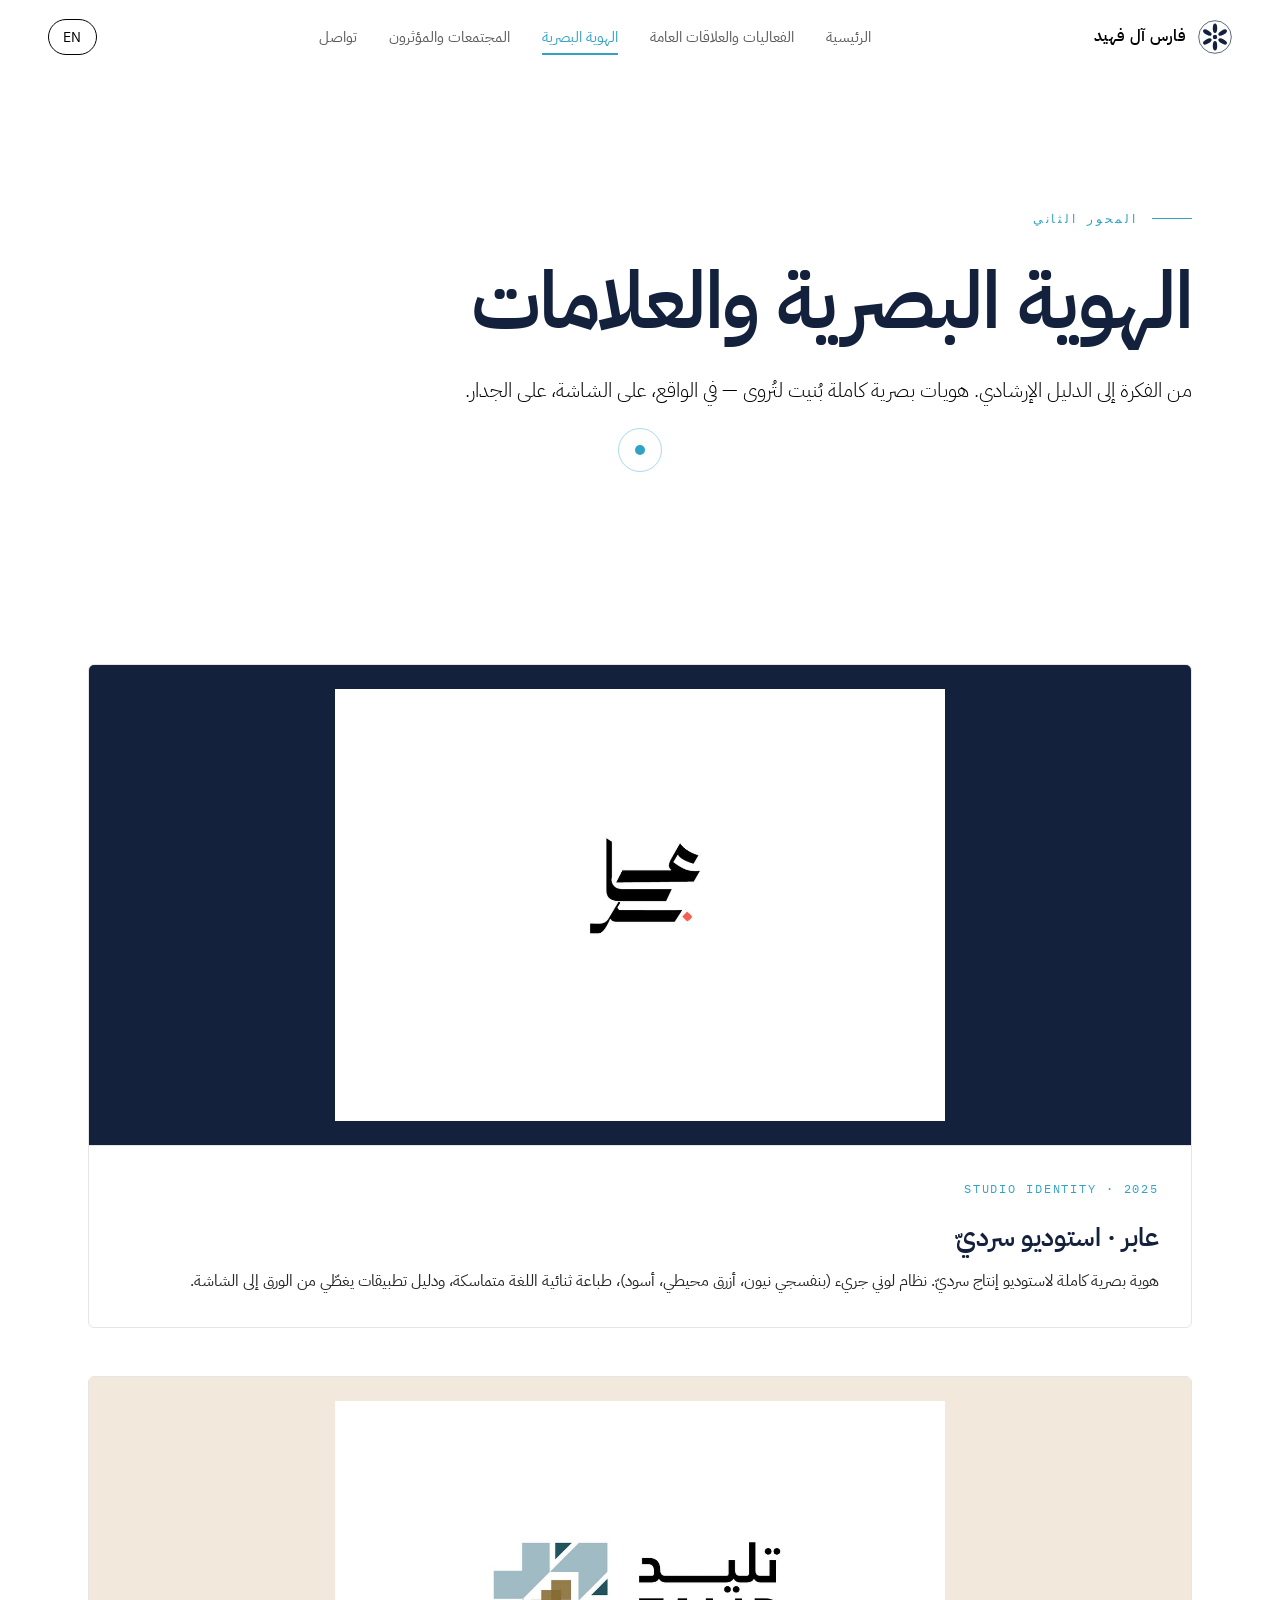
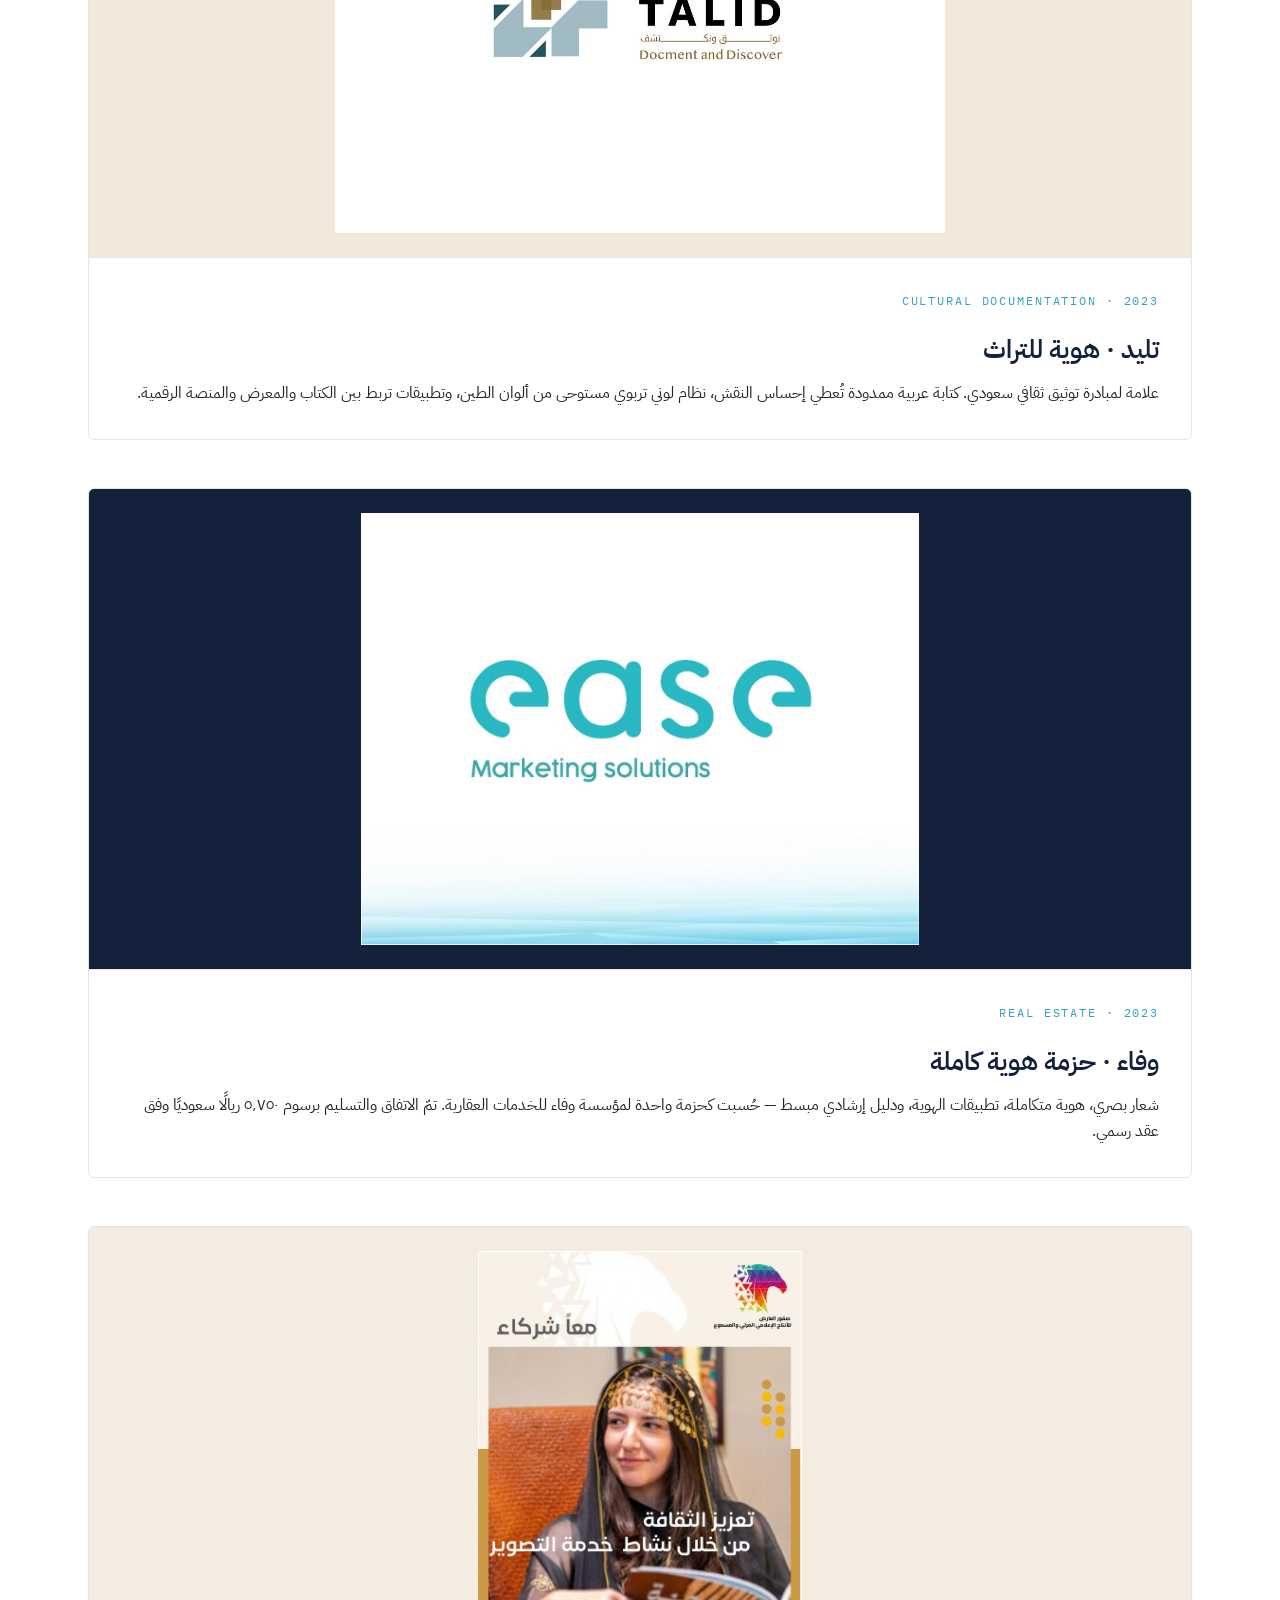
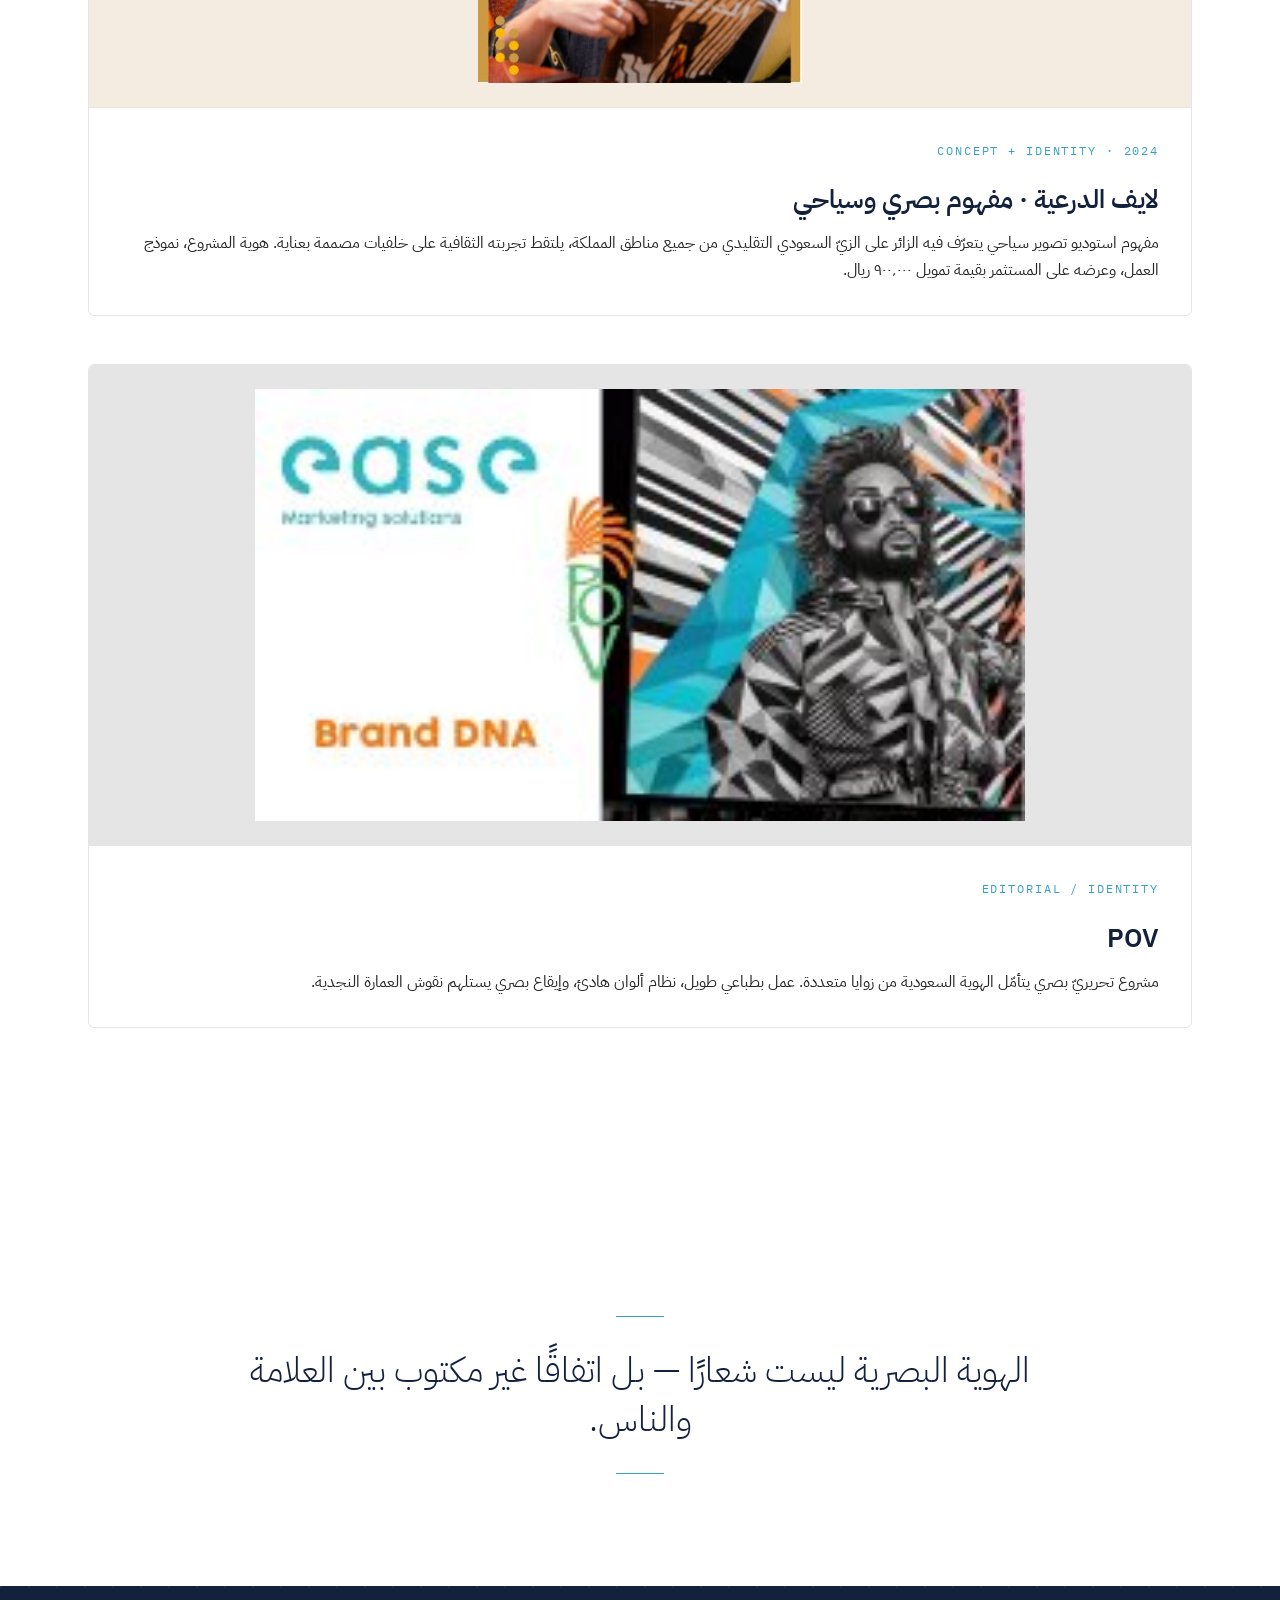
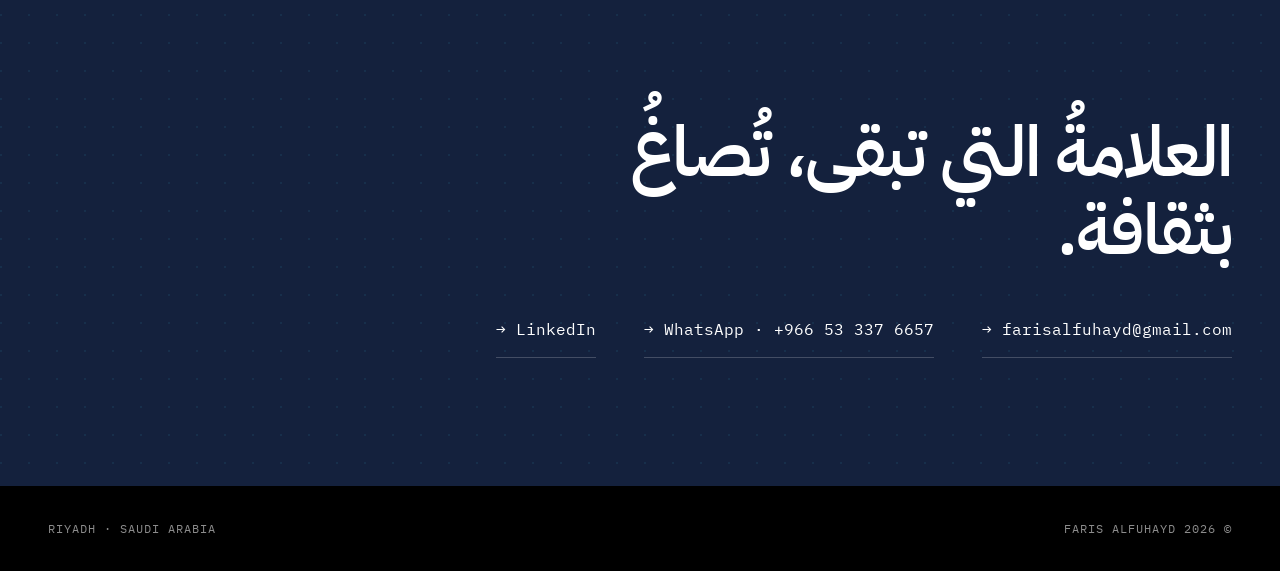
==== commit d1a1cae7: "Add photos, real brand logos, fix portrait, remove Qoyod, rename POV" ====
--- a/brand.html
+++ b/brand.html
@@ -58,15 +58,8 @@
 
   <!-- ABER -->
   <div class="brand-card reveal">
-    <div class="brand-card-cover cover-aber">
-      <div class="brand-name-display">
-        <span class="ar lang-ar">عابر</span>
-        <span class="en lang-en">ABER</span>
-      </div>
-      <div class="brand-tagline-display">
-        <span class="lang-ar">نصنع الحكايات و نروي القصص</span>
-        <span class="lang-en">We make stories and tell tales</span>
-      </div>
+    <div class="brand-card-cover" style="background:#14213D;">
+      <img src="assets/photos/brand-aber.jpg" alt="ABER — brand identity cover" loading="lazy" />
     </div>
     <div class="brand-card-body">
       <div class="brand-card-tag">2025 · Studio Identity</div>
@@ -83,15 +76,8 @@
 
   <!-- Talid -->
   <div class="brand-card reveal">
-    <div class="brand-card-cover cover-talid">
-      <div class="brand-name-display">
-        <span class="ar lang-ar">تليــــــد</span>
-        <span class="en lang-en">TALID</span>
-      </div>
-      <div class="brand-tagline-display">
-        <span class="lang-ar">نوثّق ونكتشف</span>
-        <span class="lang-en">Document & Discover</span>
-      </div>
+    <div class="brand-card-cover" style="background:#F2E8DC;">
+      <img src="assets/photos/brand-talid.jpg" alt="Talid (تليد) — brand identity cover" loading="lazy" />
     </div>
     <div class="brand-card-body">
       <div class="brand-card-tag">2023 · Cultural Documentation</div>
@@ -108,15 +94,8 @@
 
   <!-- WAFA -->
   <div class="brand-card reveal">
-    <div class="brand-card-cover cover-wafa">
-      <div class="brand-name-display">
-        <span class="ar lang-ar">وفـــــاء</span>
-        <span class="en lang-en">WAFA</span>
-      </div>
-      <div class="brand-tagline-display">
-        <span class="lang-ar">للخدمات العقارية</span>
-        <span class="lang-en">Real Estate Services</span>
-      </div>
+    <div class="brand-card-cover" style="background:#14213D;">
+      <img src="assets/photos/brand-wafa.jpg" alt="WAFA Real Estate (وفاء) — brand identity cover" loading="lazy" />
     </div>
     <div class="brand-card-body">
       <div class="brand-card-tag">2023 · Real Estate</div>
@@ -133,15 +112,8 @@
 
   <!-- Live Diriyah -->
   <div class="brand-card reveal">
-    <div class="brand-card-cover cover-live">
-      <div class="brand-name-display">
-        <span class="ar lang-ar">لايف الدرعية</span>
-        <span class="en lang-en">LIVE DIRIYAH</span>
-      </div>
-      <div class="brand-tagline-display">
-        <span class="lang-ar">ثقافة ملبسنا إلى العالم</span>
-        <span class="lang-en">Our Clothes Culture To The World</span>
-      </div>
+    <div class="brand-card-cover" style="background:#F4ECE1;">
+      <img src="assets/photos/brand-live.jpg" alt="Live Diriyah (لايف الدرعية) — brand identity cover" loading="lazy" />
     </div>
     <div class="brand-card-body">
       <div class="brand-card-tag">2024 · Concept + Identity</div>
@@ -156,47 +128,16 @@
     </div>
   </div>
 
-  <!-- Qoyod / Quyud -->
+  <!-- POV -->
   <div class="brand-card reveal">
-    <div class="brand-card-cover cover-quyud">
-      <div class="brand-name-display">
-        <span class="ar lang-ar">قيود</span>
-        <span class="en lang-en">QOYOD</span>
-      </div>
-      <div class="brand-tagline-display">
-        <span class="lang-ar">مجتمع · بدر شيحه</span>
-        <span class="lang-en">Community · Badr Sheha</span>
-      </div>
-    </div>
-    <div class="brand-card-body">
-      <div class="brand-card-tag">Community Mark</div>
-      <h3>
-        <span class="lang-ar">مجتمع قيود · علامة</span>
-        <span class="lang-en">Qoyod Community · The mark</span>
-      </h3>
-      <p>
-        <span class="lang-ar">شعار مجتمع قيود وحزمة هوية الإصدارات — يُستخدم اليوم في الجلسات الشهرية، البودكاست، والمنشورات الرقمية. ينقل صرامة المحاسبة وأناقة العلامة المالية.</span>
-        <span class="lang-en">The Qoyod Community mark and publication identity — applied today across the monthly sessions, the podcast, and digital posts. It carries the discipline of accounting with the elegance of a modern financial brand.</span>
-      </p>
-    </div>
-  </div>
-
-  <!-- POV DNA 2 -->
-  <div class="brand-card reveal">
-    <div class="brand-card-cover cover-pov">
-      <div class="brand-name-display">
-        <span class="en">POV · DNA 2</span>
-      </div>
-      <div class="brand-tagline-display">
-        <span class="lang-ar">سرد ثقافي بصري</span>
-        <span class="lang-en">A visual cultural narrative</span>
-      </div>
+    <div class="brand-card-cover" style="background:#E5E5E5;">
+      <img src="assets/photos/brand-pov.jpg" alt="POV — brand identity cover" loading="lazy" />
     </div>
     <div class="brand-card-body">
       <div class="brand-card-tag">Editorial / Identity</div>
       <h3>
-        <span class="lang-ar">POV DNA 2</span>
-        <span class="lang-en">POV DNA 2</span>
+        <span class="lang-ar">POV</span>
+        <span class="lang-en">POV</span>
       </h3>
       <p>
         <span class="lang-ar">مشروع تحريريّ بصري يتأمّل الهوية السعودية من زوايا متعددة. عمل بطباعي طويل، نظام ألوان هادئ، وإيقاع بصري يستلهم نقوش العمارة النجدية.</span>
--- a/styles.css
+++ b/styles.css
@@ -758,19 +758,14 @@
   overflow: hidden;
   transition: transform 0.6s var(--ease-out);
 }
-.about-photo::after {
-  content: "FA";
-  position: absolute;
-  inset: 0;
-  display: flex;
-  align-items: center;
-  justify-content: center;
-  font-family: var(--mono);
-  font-size: 4rem;
-  color: var(--prussian);
-  opacity: 0.25;
-}
-.about-photo:hover { transform: scale(1.02); }
+.about-photo img {
+  width: 100%;
+  height: 100%;
+  object-fit: cover;
+  transition: transform 1.2s var(--ease-out), filter 0.6s;
+  filter: saturate(0.92);
+}
+.about-photo:hover img { transform: scale(1.04); filter: saturate(1.05); }
 .about-body p { margin-bottom: 1.2rem; font-size: 1.05rem; line-height: 1.78; }
 .credentials {
   display: flex;
@@ -911,16 +906,27 @@
   box-shadow: 0 30px 70px -25px rgba(20,33,61,0.25);
 }
 .brand-card-cover {
-  padding: 4rem 2rem;
+  padding: 0;
   text-align: center;
   display: flex;
   flex-direction: column;
   align-items: center;
   justify-content: center;
-  min-height: 320px;
+  min-height: 360px;
   position: relative;
   overflow: hidden;
 }
+.brand-card-cover img {
+  width: 100%;
+  height: 100%;
+  min-height: 360px;
+  max-height: 480px;
+  object-fit: contain;
+  display: block;
+  transition: transform 1s var(--ease-out);
+  padding: 1.5rem;
+}
+.brand-card:hover .brand-card-cover img { transform: scale(1.04); }
 .brand-card-cover::after {
   content: "";
   position: absolute; inset: 0;
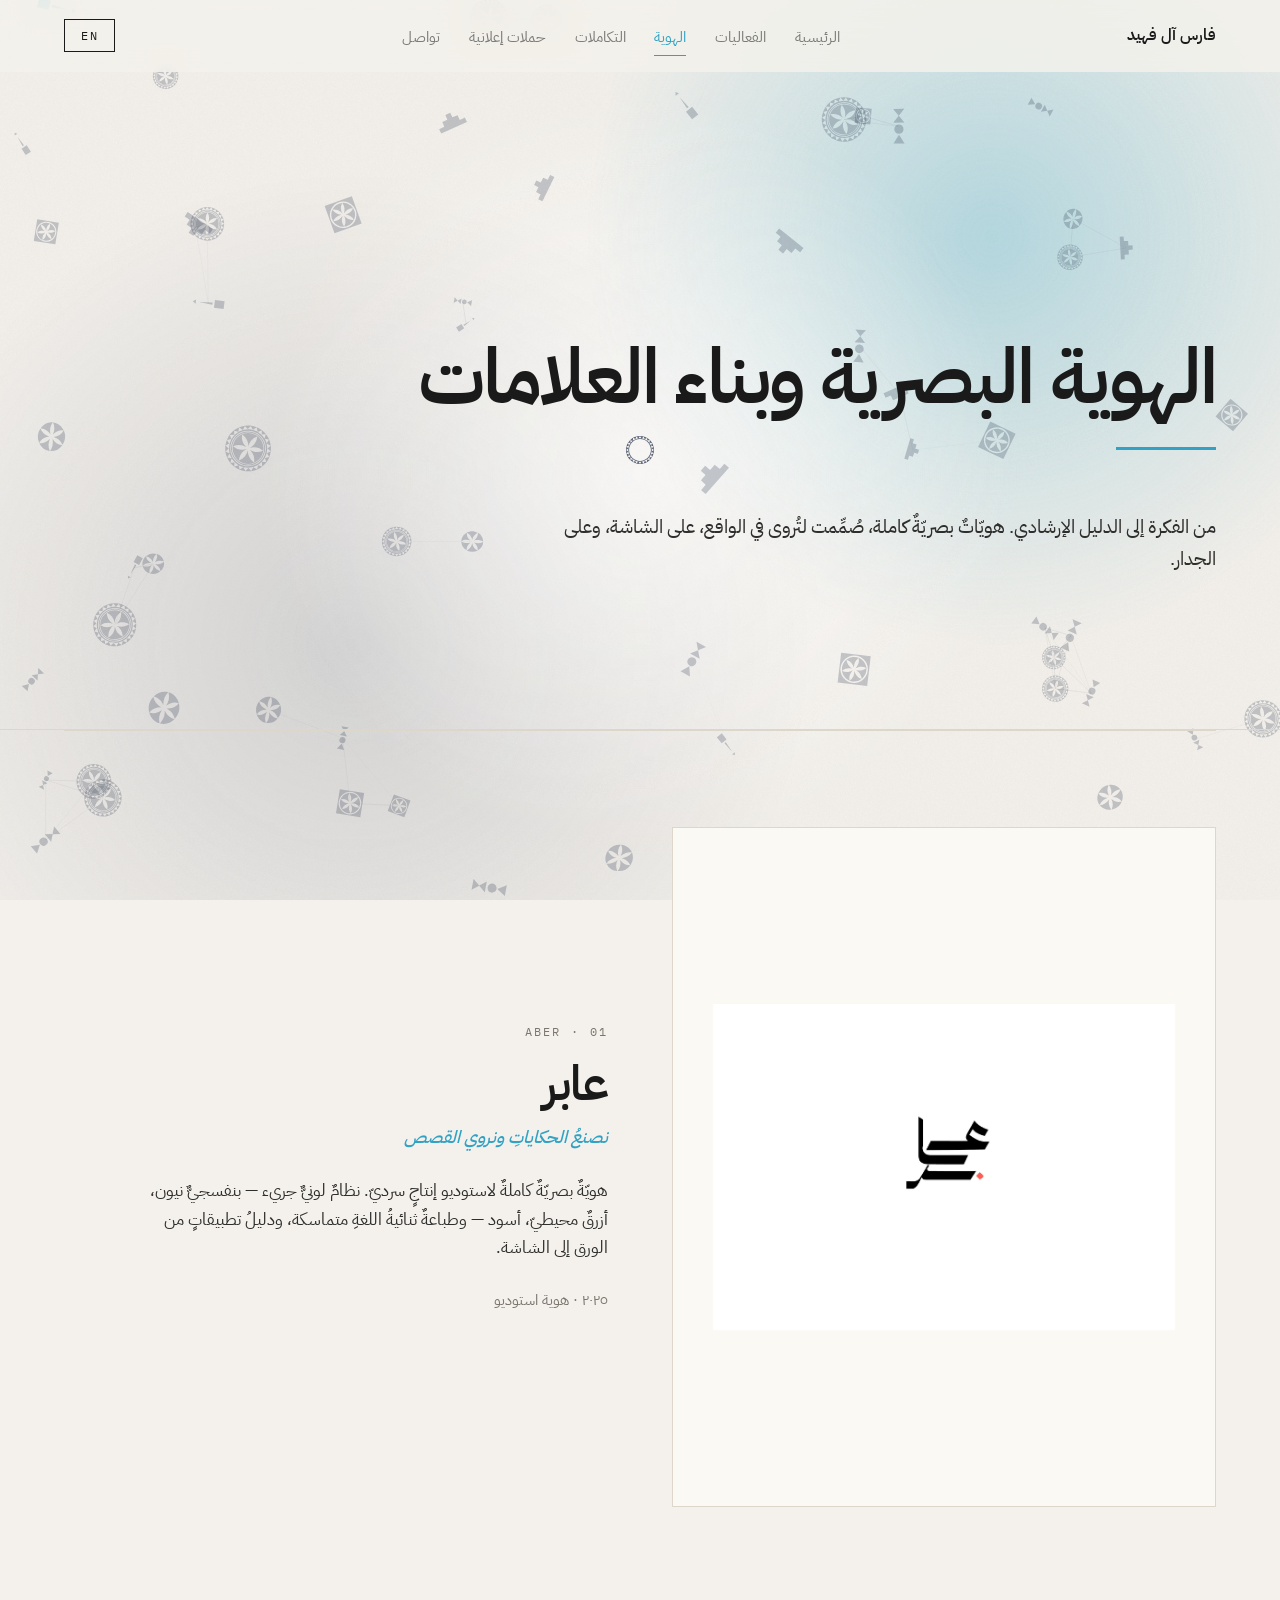
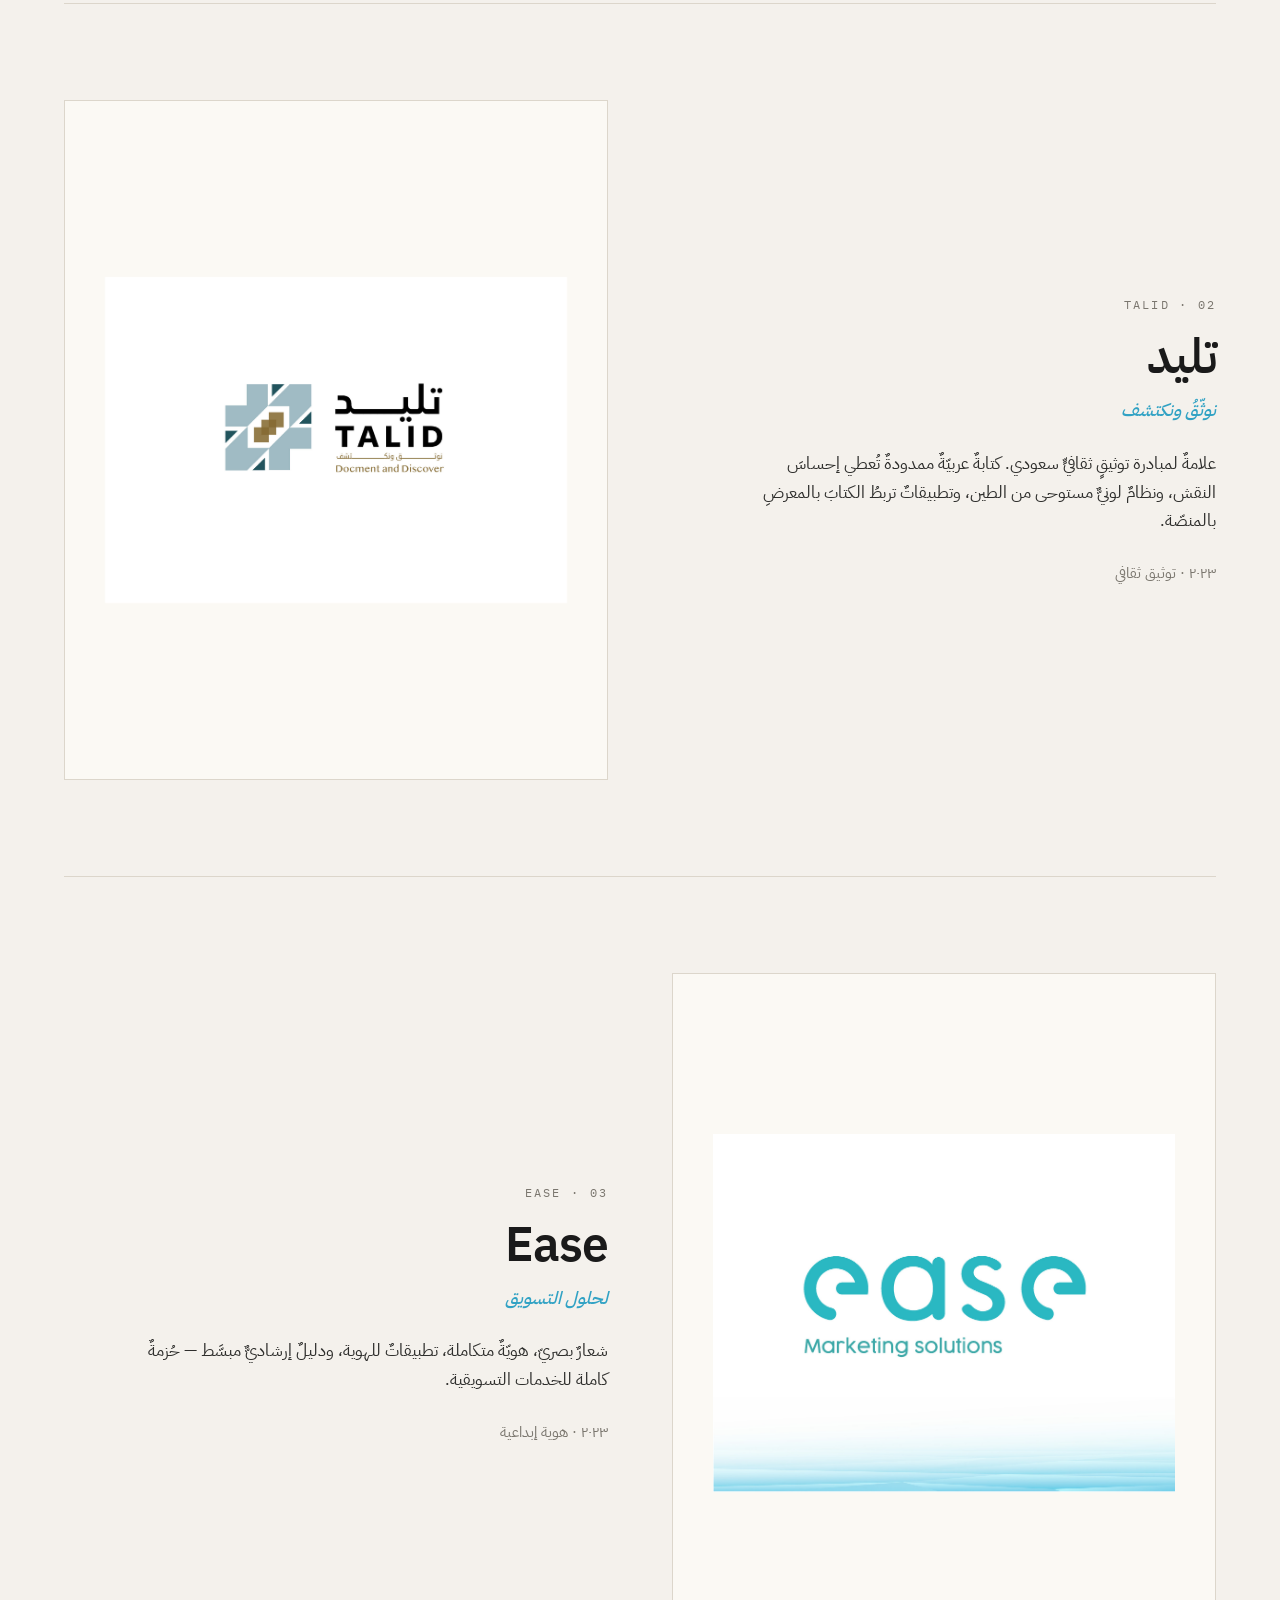
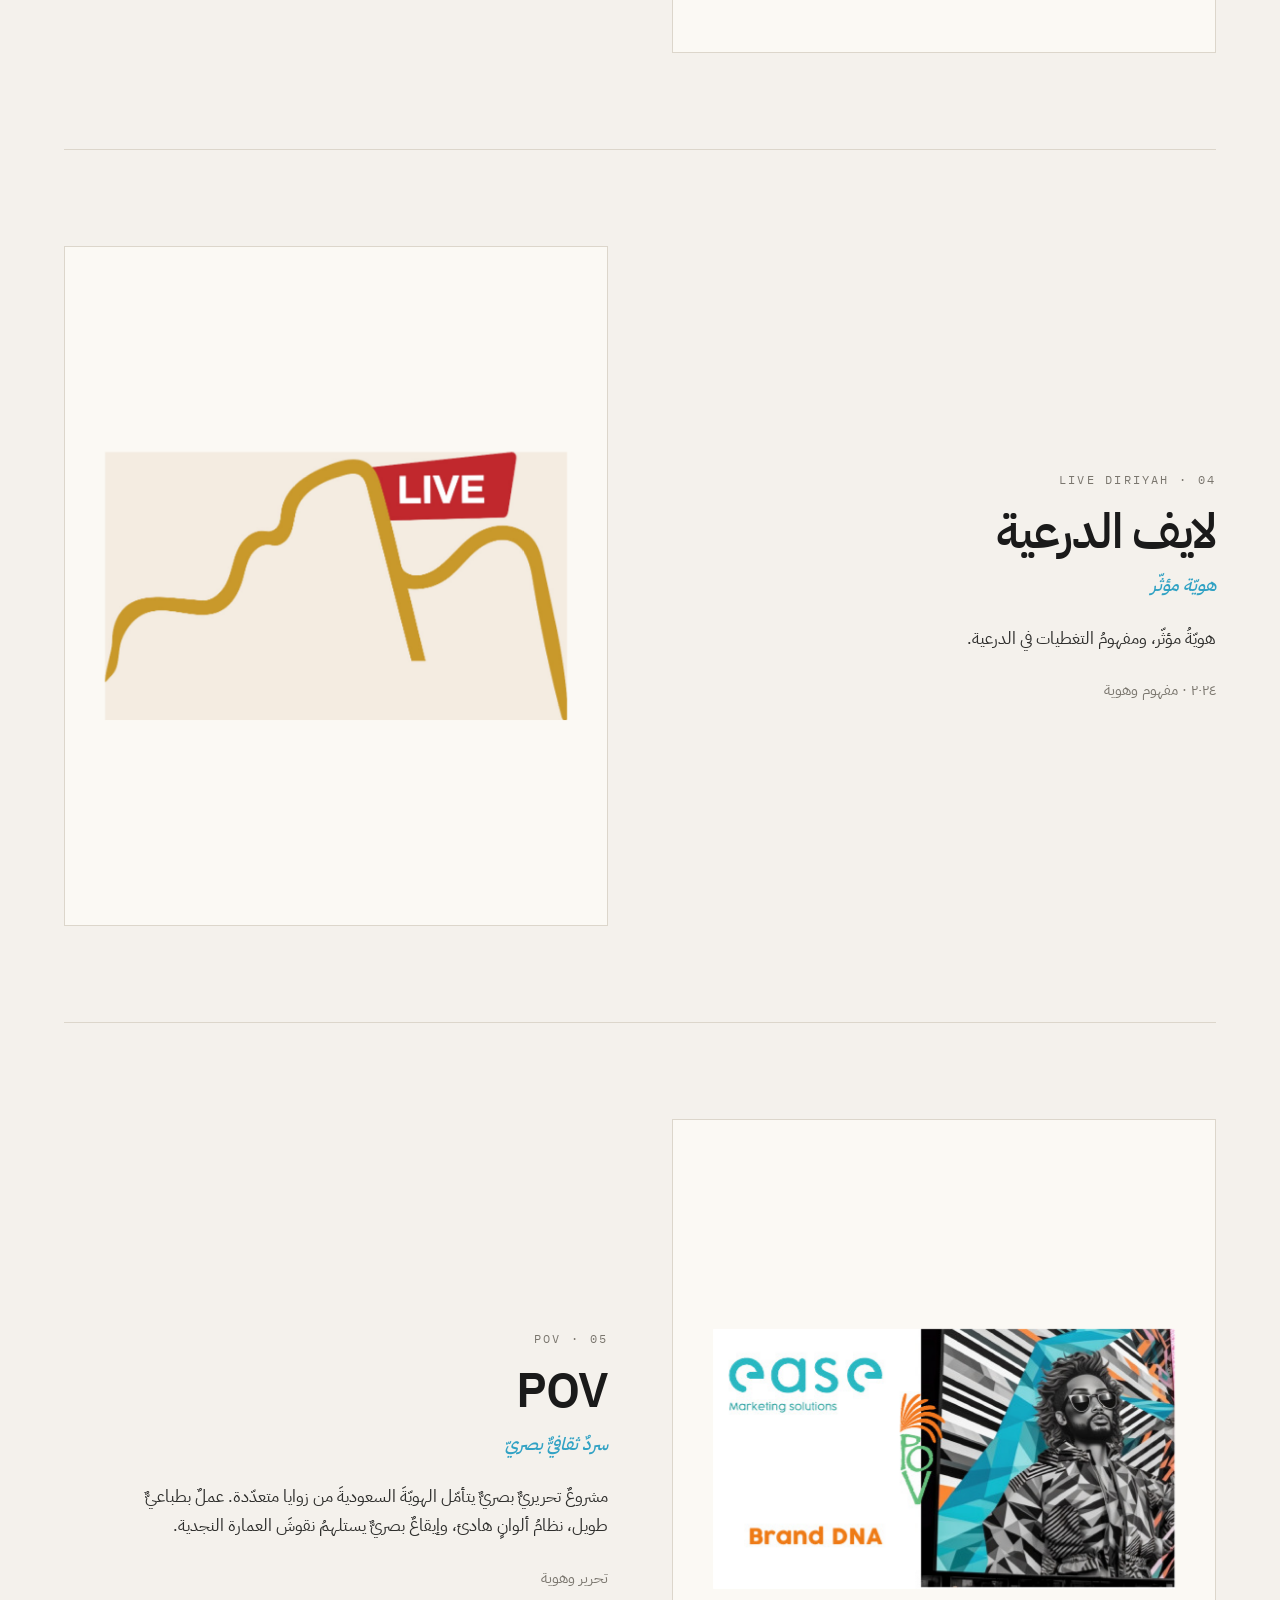
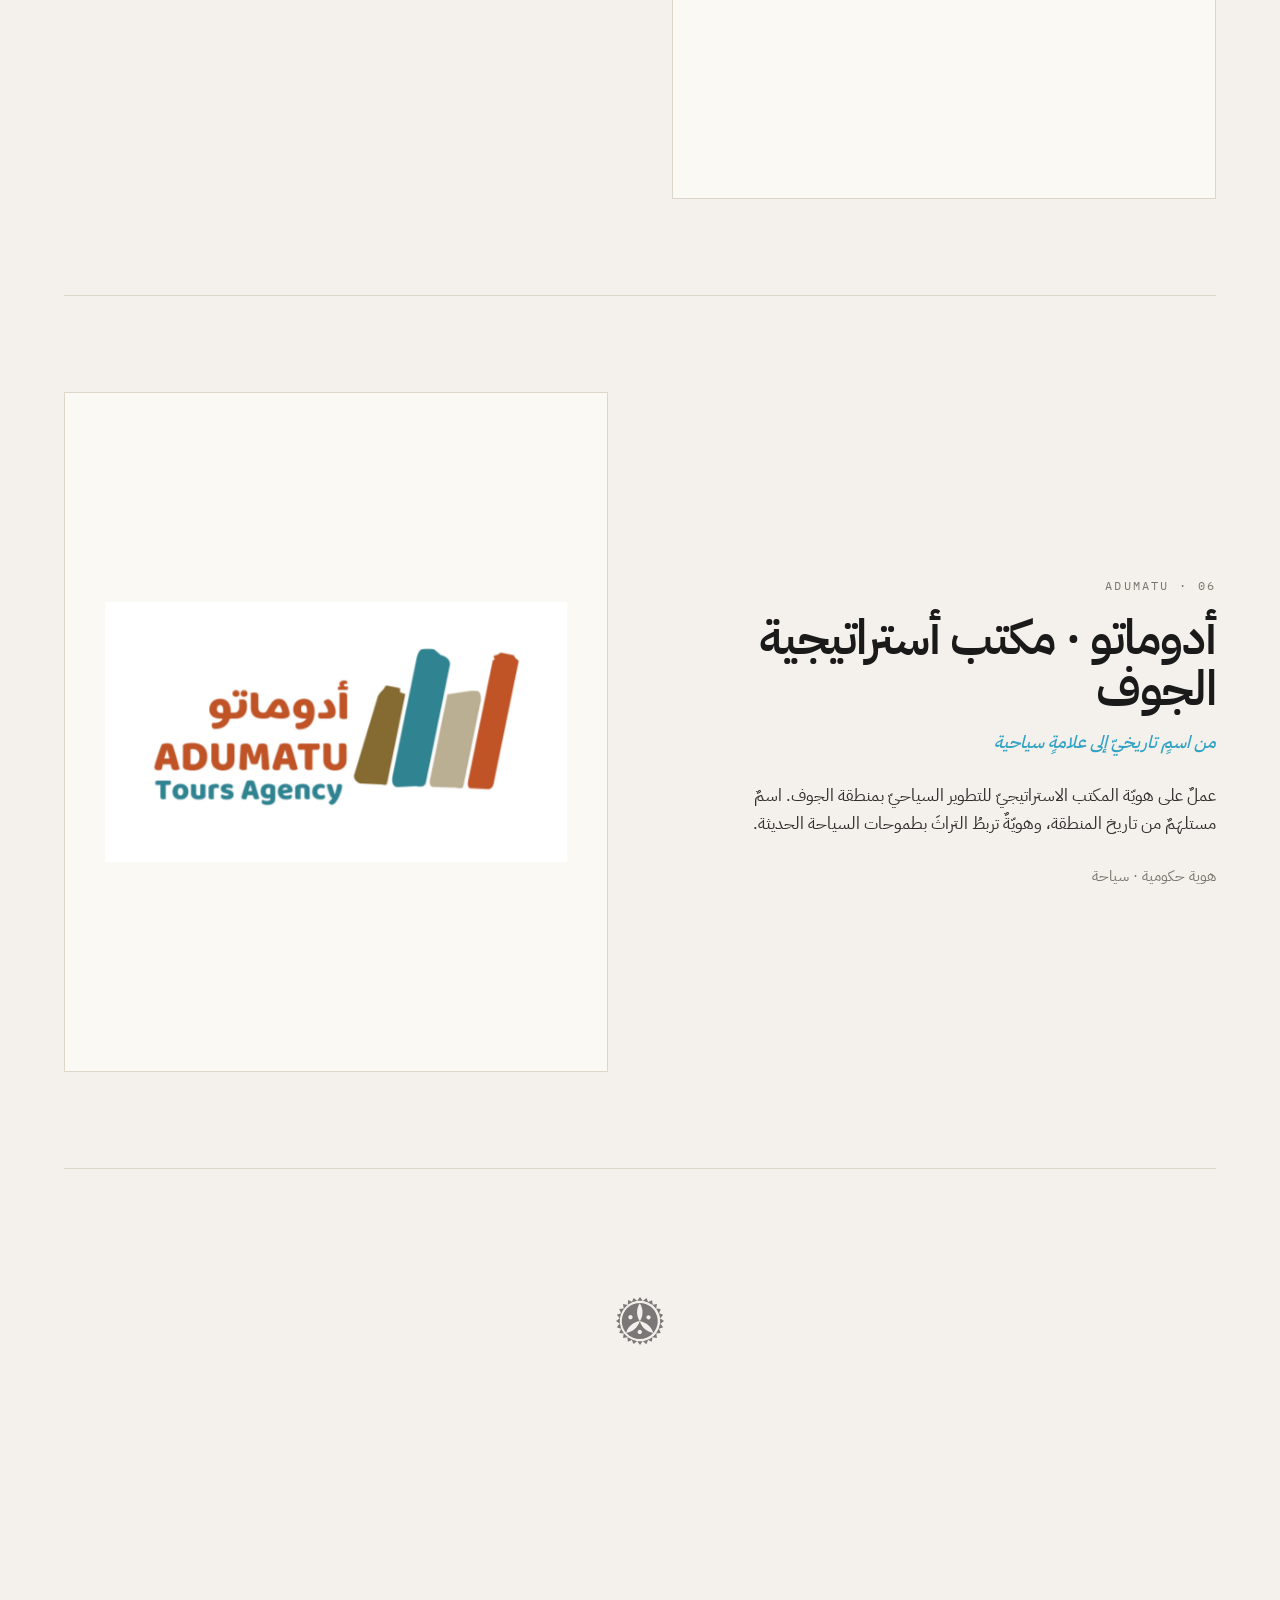
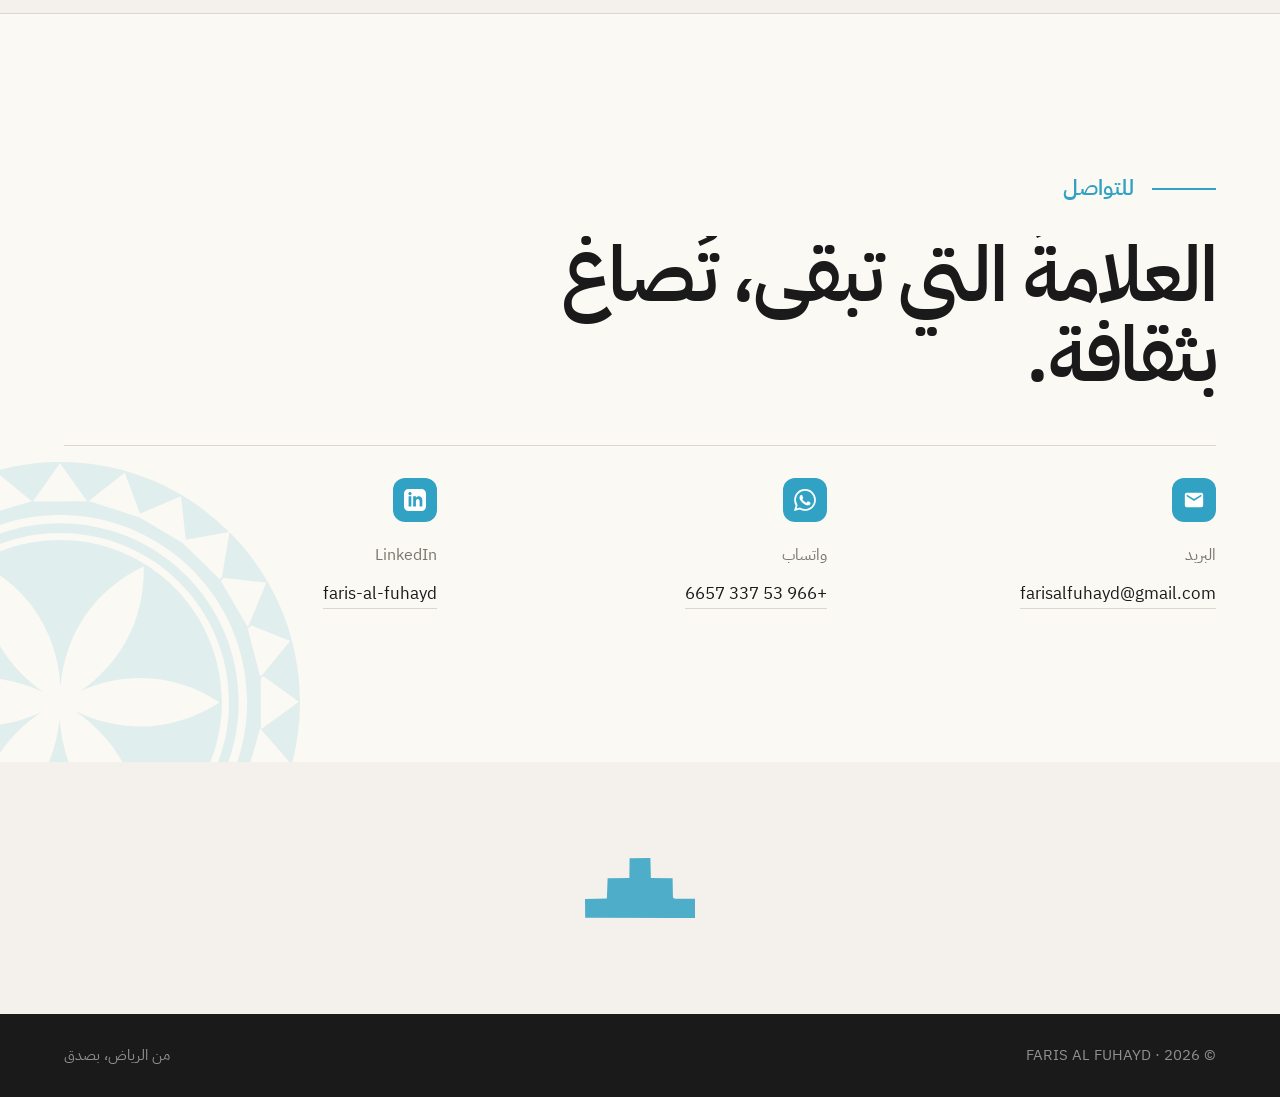
==== commit 190804a3: "v13: fade resting particles, strict clockwise cursor on movement" ====
--- a/brand.html
+++ b/brand.html
@@ -3,173 +3,173 @@
 <head>
   <meta charset="UTF-8">
   <meta name="viewport" content="width=device-width, initial-scale=1.0">
-  <title>الهوية البصرية · Brand Identity · فارس آل فهيد</title>
+  <title>الهوية البصرية · فارس آل فهيد</title>
   <link rel="preconnect" href="https://fonts.googleapis.com">
   <link rel="preconnect" href="https://fonts.gstatic.com" crossorigin>
   <link href="https://fonts.googleapis.com/css2?family=IBM+Plex+Sans+Arabic:wght@300;400;500;600;700&family=IBM+Plex+Mono:wght@400;500&family=Inter:wght@300;400;500;600;700&display=swap" rel="stylesheet">
   <link rel="stylesheet" href="styles.css">
 </head>
-<body>
+<body data-page="brand">
+
+<div class="ambient-bg" aria-hidden="true">
+  <div class="light-orb turquoise-glow"></div>
+  <div class="light-orb prussian-shadow"></div>
+  <div class="light-orb white-highlight"></div>
+  <div class="film-grain"></div>
+</div>
 
 <nav class="nav">
   <a href="index.html" class="nav-logo">
-    <svg class="mark" viewBox="0 0 100 100" aria-hidden="true">
-      <g fill="currentColor">
-        <circle cx="50" cy="50" r="48" fill="none" stroke="currentColor" stroke-width="2"/>
-        <g transform="translate(50 50)">
-          <ellipse cx="0" cy="-26" rx="6.5" ry="14"/>
-          <ellipse cx="0" cy="-26" rx="6.5" ry="14" transform="rotate(60)"/>
-          <ellipse cx="0" cy="-26" rx="6.5" ry="14" transform="rotate(120)"/>
-          <ellipse cx="0" cy="-26" rx="6.5" ry="14" transform="rotate(180)"/>
-          <ellipse cx="0" cy="-26" rx="6.5" ry="14" transform="rotate(240)"/>
-          <ellipse cx="0" cy="-26" rx="6.5" ry="14" transform="rotate(300)"/>
-          <circle r="6.5"/>
-        </g>
-      </g>
-    </svg>
-    <span><span class="lang-ar">فارس آل فهيد</span><span class="lang-en">Faris Alfuhayd</span></span>
+    <span class="lang-ar">فارس آل فهيد</span>
+    <span class="lang-en">FARIS AL FUHAYD</span>
   </a>
   <ul class="nav-links">
     <li><a href="index.html"><span class="lang-ar">الرئيسية</span><span class="lang-en">Home</span></a></li>
-    <li><a href="events.html"><span class="lang-ar">الفعاليات والعلاقات العامة</span><span class="lang-en">Events & PR</span></a></li>
-    <li><a href="brand.html"><span class="lang-ar">الهوية البصرية</span><span class="lang-en">Brand</span></a></li>
-    <li><a href="community.html"><span class="lang-ar">المجتمعات والمؤثرون</span><span class="lang-en">Community & Influencers</span></a></li>
+    <li><a href="events.html"><span class="lang-ar">الفعاليات</span><span class="lang-en">Events</span></a></li>
+    <li><a href="brand.html"><span class="lang-ar">الهوية</span><span class="lang-en">Brand</span></a></li>
+    <li><a href="community.html"><span class="lang-ar">التكاملات</span><span class="lang-en">Integrations</span></a></li>
+    <li><a href="video.html"><span class="lang-ar">حملات إعلانية</span><span class="lang-en">Campaigns</span></a></li>
     <li><a href="index.html#contact"><span class="lang-ar">تواصل</span><span class="lang-en">Contact</span></a></li>
   </ul>
   <button class="lang-toggle" aria-label="Switch language">EN</button>
 </nav>
 
 <header class="page-hero">
-  <div class="section-eyebrow reveal">
-    <span class="lang-ar">المحور الثاني</span>
-    <span class="lang-en">Pillar 02</span>
-  </div>
-  <h1 class="reveal">
-    <span class="lang-ar">الهوية البصرية والعلامات</span>
-    <span class="lang-en">Brand Identity</span>
-  </h1>
-  <p class="reveal">
-    <span class="lang-ar">من الفكرة إلى الدليل الإرشادي. هويات بصرية كاملة بُنيت لتُروى — في الواقع، على الشاشة، على الجدار.</span>
-    <span class="lang-en">From concept to brand guidelines. Full identity systems built to be told — in the world, on screen, on the wall.</span>
+  <h1><span class="lang-ar">الهوية البصرية وبناء العلامات</span><span class="lang-en">Brand Identity & Brand Building</span></h1>
+  <p class="section-lede">
+    <span class="lang-ar">من الفكرة إلى الدليل الإرشادي. هويّاتٌ بصريّةٌ كاملة، صُمِّمت لتُروى في الواقع، على الشاشة، وعلى الجدار.</span>
+    <span class="lang-en">From concept to brand guide. Full visual identities built to be told — in reality, on screen, on the wall.</span>
   </p>
 </header>
 
-<section class="section">
+<div class="brand-list">
 
   <!-- ABER -->
-  <div class="brand-card reveal">
-    <div class="brand-card-cover" style="background:#14213D;">
-      <img src="assets/photos/brand-aber.jpg" alt="ABER — brand identity cover" loading="lazy" />
+  <article class="brand-entry">
+    <div class="brand-art">
+      <img src="assets/photos/brand-aber.jpg" alt="ABER brand identity cover" />
     </div>
-    <div class="brand-card-body">
-      <div class="brand-card-tag">2025 · Studio Identity</div>
-      <h3>
-        <span class="lang-ar">عابر · استوديو سرديّ</span>
-        <span class="lang-en">ABER · A narrative studio</span>
-      </h3>
+    <div class="brand-detail">
+      <div class="brand-num">01 · ABER</div>
+      <h3><span class="lang-ar">عابر</span><span class="lang-en">ABER</span></h3>
+      <div class="brand-tagline"><span class="lang-ar">نصنعُ الحكاياتِ ونروي القصص</span><span class="lang-en">We make stories and tell tales</span></div>
       <p>
-        <span class="lang-ar">هوية بصرية كاملة لاستوديو إنتاج سرديّ. نظام لوني جريء (بنفسجي نيون، أزرق محيطي، أسود)، طباعة ثنائية اللغة متماسكة، ودليل تطبيقات يغطّي من الورق إلى الشاشة.</span>
-        <span class="lang-en">A full identity for a story-led production studio. A bold three-color system (neon purple, ocean blue, black), a cohesive bilingual typography pairing, and an applications guide that covers everything from print to screen.</span>
+        <span class="lang-ar">هويّةٌ بصريّةٌ كاملةٌ لاستوديو إنتاجٍ سرديّ. نظامٌ لونيٌّ جريء — بنفسجيٌّ نيون، أزرقٌ محيطيّ، أسود — وطباعةٌ ثنائيةُ اللغةِ متماسكة، ودليلُ تطبيقاتٍ من الورق إلى الشاشة.</span>
+        <span class="lang-en">A full visual identity for a story-led production studio. A bold three-color system — neon purple, ocean blue, black — a cohesive bilingual typography, and an applications guide that spans print to screen.</span>
       </p>
+      <div class="brand-meta"><span class="lang-ar">٢٠٢٥ · هوية استوديو</span><span class="lang-en">2025 · Studio Identity</span></div>
     </div>
-  </div>
+  </article>
 
-  <!-- Talid -->
-  <div class="brand-card reveal">
-    <div class="brand-card-cover" style="background:#F2E8DC;">
-      <img src="assets/photos/brand-talid.jpg" alt="Talid (تليد) — brand identity cover" loading="lazy" />
+  <!-- TALID -->
+  <article class="brand-entry flip">
+    <div class="brand-art">
+      <img src="assets/photos/brand-talid.jpg" alt="Talid brand identity cover" />
     </div>
-    <div class="brand-card-body">
-      <div class="brand-card-tag">2023 · Cultural Documentation</div>
-      <h3>
-        <span class="lang-ar">تليد · هوية للتراث</span>
-        <span class="lang-en">Talid · An identity for heritage</span>
-      </h3>
+    <div class="brand-detail">
+      <div class="brand-num">02 · TALID</div>
+      <h3><span class="lang-ar">تليد</span><span class="lang-en">TALID</span></h3>
+      <div class="brand-tagline"><span class="lang-ar">نوثّقُ ونكتشف</span><span class="lang-en">Document & Discover</span></div>
       <p>
-        <span class="lang-ar">علامة لمبادرة توثيق ثقافي سعودي. كتابة عربية ممدودة تُعطي إحساس النقش، نظام لوني تربوي مستوحى من ألوان الطين، وتطبيقات تربط بين الكتاب والمعرض والمنصة الرقمية.</span>
-        <span class="lang-en">A mark for a Saudi cultural documentation initiative. Extended Arabic letterforms that feel inscribed, an earth-toned palette drawn from clay and sand, and applications that bridge book, exhibition and digital platform.</span>
+        <span class="lang-ar">علامةٌ لمبادرة توثيقٍ ثقافيٍّ سعودي. كتابةٌ عربيّةٌ ممدودةٌ تُعطي إحساسَ النقش، ونظامٌ لونيٌّ مستوحى من الطين، وتطبيقاتٌ تربطُ الكتابَ بالمعرضِ بالمنصّة.</span>
+        <span class="lang-en">A mark for a Saudi cultural documentation initiative. Extended Arabic letterforms that feel inscribed, an earth-toned palette drawn from clay, and applications that bridge book, exhibition, and platform.</span>
       </p>
+      <div class="brand-meta"><span class="lang-ar">٢٠٢٣ · توثيق ثقافي</span><span class="lang-en">2023 · Cultural Documentation</span></div>
     </div>
-  </div>
+  </article>
 
-  <!-- WAFA -->
-  <div class="brand-card reveal">
-    <div class="brand-card-cover" style="background:#14213D;">
-      <img src="assets/photos/brand-wafa.jpg" alt="WAFA Real Estate (وفاء) — brand identity cover" loading="lazy" />
+  <!-- EASE -->
+  <article class="brand-entry">
+    <div class="brand-art">
+      <img src="assets/photos/brand-wafa.jpg" alt="Ease brand identity cover" />
     </div>
-    <div class="brand-card-body">
-      <div class="brand-card-tag">2023 · Real Estate</div>
-      <h3>
-        <span class="lang-ar">وفاء · حزمة هوية كاملة</span>
-        <span class="lang-en">WAFA · A full identity package</span>
-      </h3>
+    <div class="brand-detail">
+      <div class="brand-num">03 · EASE</div>
+      <h3>Ease</h3>
+      <div class="brand-tagline"><span class="lang-ar">لحلول التسويق</span><span class="lang-en">Marketing Solutions</span></div>
       <p>
-        <span class="lang-ar">شعار بصري، هوية متكاملة، تطبيقات الهوية، ودليل إرشادي مبسط — حُسبت كحزمة واحدة لمؤسسة وفاء للخدمات العقارية. تمّ الاتفاق والتسليم برسوم ٥٬٧٥٠ ريالًا سعوديًا وفق عقد رسمي.</span>
-        <span class="lang-en">Logo, full identity system, identity applications, and a simplified brand guide — delivered as a single package for WAFA Real Estate Services. Engagement formalized at SAR 5,750 under a written contract.</span>
+        <span class="lang-ar">شعارٌ بصريّ، هويّةٌ متكاملة، تطبيقاتٌ للهوية، ودليلٌ إرشاديٌّ مبسَّط — حُزمةٌ كاملة للخدمات التسويقية.</span>
+        <span class="lang-en">A logo, a full identity system, identity applications, and a simplified brand guide — a complete package for the marketing services practice.</span>
       </p>
+      <div class="brand-meta"><span class="lang-ar">٢٠٢٣ · هوية إبداعية</span><span class="lang-en">2023 · Creative Identity</span></div>
     </div>
-  </div>
+  </article>
 
-  <!-- Live Diriyah -->
-  <div class="brand-card reveal">
-    <div class="brand-card-cover" style="background:#F4ECE1;">
-      <img src="assets/photos/brand-live.jpg" alt="Live Diriyah (لايف الدرعية) — brand identity cover" loading="lazy" />
+  <!-- LIVE DIRIYAH -->
+  <article class="brand-entry flip">
+    <div class="brand-art">
+      <img src="assets/photos/brand-live.jpg" alt="Live Diriyah brand cover" />
     </div>
-    <div class="brand-card-body">
-      <div class="brand-card-tag">2024 · Concept + Identity</div>
-      <h3>
-        <span class="lang-ar">لايف الدرعية · مفهوم بصري وسياحي</span>
-        <span class="lang-en">Live Diriyah · A visual and tourism concept</span>
-      </h3>
+    <div class="brand-detail">
+      <div class="brand-num">04 · LIVE DIRIYAH</div>
+      <h3><span class="lang-ar">لايف الدرعية</span><span class="lang-en">LIVE DIRIYAH</span></h3>
+      <div class="brand-tagline"><span class="lang-ar">هويّة مؤثّر</span><span class="lang-en">Creator Identity</span></div>
       <p>
-        <span class="lang-ar">مفهوم استوديو تصوير سياحي يتعرّف فيه الزائر على الزيّ السعودي التقليدي من جميع مناطق المملكة، يلتقط تجربته الثقافية على خلفيات مصممة بعناية. هوية المشروع، نموذج العمل، وعرضه على المستثمر بقيمة تمويل ٩٠٠٬٠٠٠ ريال.</span>
-        <span class="lang-en">A tourism photography studio concept where visitors are introduced to traditional Saudi dress from across the regions and photograph their cultural experience against carefully designed backdrops. Project identity, model, and investor presentation at a SAR 900,000 funding ask.</span>
+        <span class="lang-ar">هويّةُ مؤثّر، ومفهومُ التغطيات في الدرعية.</span>
+        <span class="lang-en">A creator identity, and a coverage concept anchored in Diriyah.</span>
       </p>
+      <div class="brand-meta"><span class="lang-ar">٢٠٢٤ · مفهوم وهوية</span><span class="lang-en">2024 · Concept + Identity</span></div>
     </div>
-  </div>
+  </article>
 
   <!-- POV -->
-  <div class="brand-card reveal">
-    <div class="brand-card-cover" style="background:#E5E5E5;">
-      <img src="assets/photos/brand-pov.jpg" alt="POV — brand identity cover" loading="lazy" />
+  <article class="brand-entry">
+    <div class="brand-art">
+      <img src="assets/photos/brand-pov.jpg" alt="POV brand cover" />
     </div>
-    <div class="brand-card-body">
-      <div class="brand-card-tag">Editorial / Identity</div>
-      <h3>
-        <span class="lang-ar">POV</span>
-        <span class="lang-en">POV</span>
-      </h3>
+    <div class="brand-detail">
+      <div class="brand-num">05 · POV</div>
+      <h3>POV</h3>
+      <div class="brand-tagline"><span class="lang-ar">سردٌ ثقافيٌّ بصريّ</span><span class="lang-en">A visual cultural narrative</span></div>
       <p>
-        <span class="lang-ar">مشروع تحريريّ بصري يتأمّل الهوية السعودية من زوايا متعددة. عمل بطباعي طويل، نظام ألوان هادئ، وإيقاع بصري يستلهم نقوش العمارة النجدية.</span>
-        <span class="lang-en">A visual editorial project meditating on Saudi identity from multiple perspectives. Long-form typographic work, a quiet palette, and a visual rhythm drawn from Najdi architectural carving.</span>
+        <span class="lang-ar">مشروعٌ تحريريٌّ بصريٌّ يتأمّل الهويّةَ السعوديةَ من زوايا متعدّدة. عملٌ بطباعيٌّ طويل، نظامُ ألوانٍ هادئ، وإيقاعٌ بصريٌّ يستلهمُ نقوشَ العمارة النجدية.</span>
+        <span class="lang-en">An editorial visual project meditating on Saudi identity from multiple perspectives. Long-form typographic work, a quiet palette, and a visual rhythm drawn from Najdi architectural carving.</span>
       </p>
+      <div class="brand-meta"><span class="lang-ar">تحرير وهوية</span><span class="lang-en">Editorial / Identity</span></div>
     </div>
-  </div>
+  </article>
 
-</section>
+  <!-- ADUMATU -->
+  <article class="brand-entry flip">
+    <div class="brand-art">
+      <img src="assets/photos/brand-adumatu.jpg" alt="Adumatu — Jouf tourism logo" />
+    </div>
+    <div class="brand-detail">
+      <div class="brand-num">06 · ADUMATU</div>
+      <h3><span class="lang-ar">أدوماتو · مكتب أستراتيجية الجوف</span><span class="lang-en">ADUMATU · Jouf Tourism Office</span></h3>
+      <div class="brand-tagline"><span class="lang-ar">من اسمٍ تاريخيّ إلى علامةٍ سياحية</span><span class="lang-en">From a historical name to a tourism brand</span></div>
+      <p>
+        <span class="lang-ar">عملٌ على هويّة المكتب الاستراتيجيّ للتطوير السياحيّ بمنطقة الجوف. اسمٌ مستلهَمٌ من تاريخ المنطقة، وهويّةٌ تربطُ التراثَ بطموحات السياحة الحديثة.</span>
+        <span class="lang-en">Identity work for the strategic tourism development office in the Jouf region. A name drawn from the region's history, and a brand that ties heritage to modern tourism ambition.</span>
+      </p>
+      <div class="brand-meta"><span class="lang-ar">هوية حكومية · سياحة</span><span class="lang-en">Government Identity · Tourism</span></div>
+    </div>
+  </article>
 
-<div class="pullquote reveal">
-  <span class="lang-ar">الهوية البصرية ليست شعارًا — بل اتفاقًا غير مكتوب بين العلامة والناس.</span>
+</div>
+
+<div class="pullquote">
+  <span class="lang-ar">الهويّةُ البصريّةُ ليست شعارًا — بل اتفاقًا غيرَ مكتوبٍ بين العلامةِ والناس.</span>
   <span class="lang-en">A brand isn't a logo — it's an unwritten agreement between the brand and its people.</span>
 </div>
 
 <section class="contact" id="contact">
-  <div class="contact-inner reveal">
-    <h2 class="contact-title">
-      <span class="lang-ar">العلامةُ التي تبقى، تُصاغُ بثقافة.</span>
-      <span class="lang-en">A brand that lasts is shaped with culture.</span>
-    </h2>
-    <div class="contact-links">
-      <a href="mailto:farisalfuhayd@gmail.com">farisalfuhayd@gmail.com →</a>
-      <a href="https://wa.me/966533376657">WhatsApp · +966 53 337 6657 →</a>
-      <a href="https://www.linkedin.com/in/faris-al-fuhayd">LinkedIn →</a>
+  <div class="contact-inner">
+    <div class="section-eyebrow"><span class="lang-ar">للتواصل</span><span class="lang-en">Get in touch</span></div>
+    <h2 class="contact-title"><span class="lang-ar">العلامةُ التي تبقى، تُصاغُ بثقافة.</span><span class="lang-en">A brand that lasts is shaped with culture.</span></h2>
+    <div class="contact-grid">
+      <div class="contact-cell"><div class="contact-key"><span class="lang-ar">البريد</span><span class="lang-en">Email</span></div><div class="contact-val"><a href="mailto:farisalfuhayd@gmail.com">farisalfuhayd@gmail.com</a></div></div>
+      <div class="contact-cell"><div class="contact-key"><span class="lang-ar">واتساب</span><span class="lang-en">WhatsApp</span></div><div class="contact-val"><a href="https://wa.me/966533376657">+966 53 337 6657</a></div></div>
+      <div class="contact-cell"><div class="contact-key">LinkedIn</div><div class="contact-val"><a href="https://www.linkedin.com/in/faris-al-fuhayd">faris-al-fuhayd</a></div></div>
     </div>
   </div>
 </section>
 
+<div class="najdi-frame-divider" aria-hidden="true"><div class="frame"></div></div>
+
 <footer class="footer">
-  <div>© 2026 FARIS ALFUHAYD</div>
-  <div>RIYADH · SAUDI ARABIA</div>
+  <div>© 2026 · FARIS AL FUHAYD</div>
+  <div><span class="lang-ar">من الرياض، بصدق</span><span class="lang-en">From Riyadh, with honesty</span></div>
 </footer>
 
 <script src="script.js"></script>
--- a/styles.css
+++ b/styles.css
@@ -1,34 +1,28 @@
 /* =====================================================
-   Faris Alfuhayd — Portfolio · v2
-   Palette: Black, Prussian Blue, Turquoise Surf, Alabaster, White
-   Motion: Najdi pattern system — stepped crowns, six-petal
-           rosettes, toothed zigzags, diamond rosette borders.
+   Faris Al Fuhayd · Portfolio · v5
+   Editorial rebuild — warm off-white, near-black, turquoise.
+   Inspired in restraint by lessestudio; in voice by Thmanyah.
    ===================================================== */
 
 :root {
-  --black: #000000;
-  --prussian: #14213D;
-  --turquoise: #31A2C4;
-  --alabaster: #E5E5E5;
-  --white: #FFFFFF;
-
-  --ink: var(--black);
-  --bg: var(--white);
-  --surface: var(--alabaster);
-  --accent: var(--turquoise);
-  --deep: var(--prussian);
+  --bg: #F4F1EC;
+  --ink: #1A1A1A;
+  --ink-soft: #2E2E2C;
+  --muted: #7A766E;
+  --line: #DCD6CB;
+  --accent: #31A2C4;
+  --paper: #FBF9F4;
 
   --serif-ar: "IBM Plex Sans Arabic", "Noto Naskh Arabic", system-ui, sans-serif;
   --serif-en: "Inter", "Söhne", system-ui, -apple-system, sans-serif;
   --mono: "IBM Plex Mono", "JetBrains Mono", ui-monospace, monospace;
 
-  --maxw: 1200px;
-  --gutter: clamp(1rem, 4vw, 3rem);
-  --section-y: clamp(4rem, 10vw, 8rem);
-
-  --ease: cubic-bezier(0.65, 0, 0.35, 1);
-  --ease-out: cubic-bezier(0.16, 1, 0.3, 1);
-  --ease-spring: cubic-bezier(0.34, 1.56, 0.64, 1);
+  --maxw: 1320px;
+  --gutter: clamp(1.25rem, 5vw, 4rem);
+  --section-y: clamp(5rem, 12vw, 10rem);
+
+  --ease: cubic-bezier(0.22, 1, 0.36, 1);
+  --ease-strong: cubic-bezier(0.65, 0, 0.35, 1);
 }
 
 * { box-sizing: border-box; margin: 0; padding: 0; }
@@ -41,14 +35,25 @@
   font-family: var(--serif-ar);
   background: var(--bg);
   color: var(--ink);
-  font-size: 17px;
-  line-height: 1.7;
+  font-size: 18px;
+  line-height: 1.75;
   -webkit-font-smoothing: antialiased;
+  -moz-osx-font-smoothing: grayscale;
+  text-rendering: optimizeLegibility;
   overflow-x: hidden;
-  cursor: none;
-}
-
-html[lang="en"] body { font-family: var(--serif-en); line-height: 1.6; }
+}
+
+/* High-resolution image + SVG rendering hints */
+img, video {
+  image-rendering: -webkit-optimize-contrast;
+  image-rendering: crisp-edges;
+}
+.seq-image img, .case-img img, .anchor-moment-image img, .about-photo img, .brand-art img {
+  image-rendering: auto;
+  backface-visibility: hidden;
+  transform: translateZ(0);
+}
+html[lang="en"] body { font-family: var(--serif-en); line-height: 1.55; }
 
 [data-lang="ar"] { display: none; }
 [data-lang="en"] { display: none; }
@@ -56,140 +61,14 @@
 html[lang="en"] [data-lang="en"] { display: revert; }
 html[lang="ar"] .lang-ar { display: inline; }
 html[lang="en"] .lang-en { display: inline; }
-html[lang="ar"] .lang-en,
-html[lang="en"] .lang-ar { display: none; }
+html[lang="ar"] .lang-en, html[lang="en"] .lang-ar { display: none; }
 
 a { color: inherit; text-decoration: none; }
-img, svg, video { display: block; max-width: 100%; height: auto; }
-
-/* Custom cursor — simple Turquoise dot until faithful Najdi SVG is provided. */
-.cursor-dot {
-  position: fixed; top: 0; left: 0;
-  width: 10px; height: 10px;
-  background: var(--accent);
-  border-radius: 50%;
-  pointer-events: none;
-  z-index: 9999;
-  transform: translate(-50%, -50%);
-  transition: width 0.25s, height 0.25s, opacity 0.25s, transform 0.25s var(--ease-spring);
-}
-.cursor-ring {
-  position: fixed; top: 0; left: 0;
-  width: 44px; height: 44px;
-  border: 1px solid var(--accent);
-  border-radius: 50%;
-  pointer-events: none;
-  z-index: 9998;
-  transform: translate(-50%, -50%);
-  transition: width 0.3s var(--ease-out), height 0.3s var(--ease-out), opacity 0.3s, border-color 0.3s;
-  opacity: 0.4;
-}
-body.cursor-hover .cursor-dot { width: 18px; height: 18px; }
-body.cursor-hover .cursor-ring { width: 82px; height: 82px; opacity: 0.25; border-color: var(--accent); }
-
-@media (hover: none), (max-width: 768px) {
-  body { cursor: auto; }
-  .cursor-dot, .cursor-ring { display: none; }
-}
-
-/* =================== Opening door reveal =================== */
-.door-reveal {
-  position: fixed;
-  inset: 0;
-  z-index: 10000;
-  pointer-events: none;
-  display: flex;
-}
-.door-reveal .panel {
-  flex: 1;
-  background: var(--prussian);
-  position: relative;
-  transition: transform 1.6s var(--ease) 0.4s;
-}
-.door-reveal .panel.left { transform-origin: left; }
-.door-reveal .panel.right { transform-origin: right; }
-.door-reveal.open .panel.left { transform: translateX(-100%); }
-.door-reveal.open .panel.right { transform: translateX(100%); }
-html[dir="rtl"] .door-reveal.open .panel.left { transform: translateX(100%); }
-html[dir="rtl"] .door-reveal.open .panel.right { transform: translateX(-100%); }
-
-/* Stepped crown silhouette over the door (Najdi mud-wall top) */
-.door-reveal .panel::before {
-  content: "";
-  position: absolute;
-  top: 0; left: 0; right: 0;
-  height: 30px;
-  background-image:
-    linear-gradient(var(--turquoise), var(--turquoise));
-  background-size: 0 0;
-  /* The pattern itself comes from .crown-pattern below; here we leave the panel solid. */
-}
-
-.door-reveal .seal {
-  position: absolute;
-  top: 50%; left: 50%;
-  width: 180px; height: 180px;
-  color: var(--turquoise);
-  opacity: 0;
-  transform: translate(-50%, -50%) scale(0.4) rotate(-90deg);
-  animation: sealIn 1.1s var(--ease-spring) 0.2s forwards;
-}
-.door-reveal.open .seal {
-  animation: sealOut 0.7s var(--ease) forwards;
-}
-@keyframes sealIn {
-  to { opacity: 1; transform: translate(-50%, -50%) scale(1) rotate(0deg); }
-}
-@keyframes sealOut {
-  to { opacity: 0; transform: translate(-50%, -50%) scale(2.5) rotate(180deg); }
-}
-
-/* =================== Najdi pattern bands =================== */
-/* Stepped crown — tiled as a CSS background so proportions stay crisp.
-   Each 50×22 unit is the exact stepped pyramid; repeat-x keeps geometry. */
-.crown-step {
-  display: block;
-  width: 100%;
-  height: 22px;
-  background-image: url("data:image/svg+xml;utf8,<svg xmlns='http://www.w3.org/2000/svg' viewBox='0 0 50 22'><g fill='%2314213D'><rect x='0' y='14' width='50' height='8'/><rect x='6' y='8' width='38' height='6'/><rect x='14' y='2' width='22' height='6'/><rect x='22' y='0' width='6' height='2'/></g></svg>");
-  background-repeat: repeat-x;
-  background-position: center top;
-  background-size: 50px 22px;
-  opacity: 0;
-  transform: translateY(20px);
-  transition: opacity 1s var(--ease-out), transform 1s var(--ease-out);
-}
-.crown-step.in { opacity: 0.75; transform: translateY(0); }
-.crown-step.solid.in { opacity: 1; }
-
-/* Diamond-rosette border */
-.rosette-border {
-  display: flex;
-  justify-content: center;
-  align-items: center;
-  gap: 24px;
-  color: var(--prussian);
-  margin: clamp(2.5rem, 6vw, 5rem) 0;
-  opacity: 0;
-  transform: translateY(20px);
-  transition: opacity 1s var(--ease-out), transform 1s var(--ease-out);
-}
-.rosette-border.in { opacity: 0.55; transform: translateY(0); }
-.rosette-border svg { width: 36px; height: 36px; flex: none; }
-.rosette-border .line {
-  height: 1px; background: currentColor; flex: 1; max-width: 200px; opacity: 0.4;
-}
-
-/* Toothed zigzag */
-.tooth-band {
-  height: 14px; width: 100%;
-  background-image: url("data:image/svg+xml;utf8,<svg xmlns='http://www.w3.org/2000/svg' viewBox='0 0 20 14'><path d='M0 0 L10 14 L20 0 Z' fill='%2314213D'/></svg>");
-  background-repeat: repeat-x;
-  background-size: 20px 14px;
-  opacity: 0.3;
-}
-
-/* =================== Nav =================== */
+img, video, svg { display: block; max-width: 100%; height: auto; }
+
+::selection { background: var(--accent); color: var(--bg); }
+
+/* =================== NAV =================== */
 .nav {
   position: fixed;
   top: 0; left: 0; right: 0;
@@ -198,406 +77,606 @@
   display: flex;
   align-items: center;
   justify-content: space-between;
-  background: rgba(255,255,255,0.78);
-  backdrop-filter: blur(20px);
-  -webkit-backdrop-filter: blur(20px);
+  background: rgba(244, 241, 236, 0.85);
+  backdrop-filter: blur(18px) saturate(140%);
+  -webkit-backdrop-filter: blur(18px) saturate(140%);
   border-bottom: 1px solid transparent;
-  transition: border-color 0.4s, background 0.4s, padding 0.4s;
+  transition: border-color 0.4s, padding 0.4s;
 }
 .nav.scrolled {
-  border-color: rgba(20,33,61,0.08);
-  padding-top: 0.9rem;
-  padding-bottom: 0.9rem;
-}
-
+  border-color: rgba(26, 26, 26, 0.08);
+  padding-top: 0.85rem;
+  padding-bottom: 0.85rem;
+}
 .nav-logo {
-  display: flex;
-  align-items: center;
-  gap: 0.7rem;
-  font-weight: 600;
-  font-size: 1rem;
-  letter-spacing: 0.02em;
-  transition: gap 0.3s;
-}
-.nav-logo:hover { gap: 1rem; }
-.nav-logo .mark {
-  width: 34px; height: 34px;
-  color: var(--prussian);
-  transition: transform 0.6s var(--ease-spring), color 0.3s;
-}
-.nav-logo:hover .mark { transform: rotate(60deg); color: var(--accent); }
-
+  font-family: var(--mono);
+  font-size: 0.82rem;
+  letter-spacing: 0.18em;
+  text-transform: uppercase;
+  font-weight: 500;
+}
+html[lang="ar"] .nav-logo { font-family: var(--serif-ar); font-size: 1rem; letter-spacing: 0; font-weight: 600; text-transform: none; }
 .nav-links {
   display: flex;
   align-items: center;
-  gap: 2rem;
+  gap: 1.8rem;
   list-style: none;
 }
 .nav-links a {
-  position: relative;
+  font-family: var(--mono);
+  font-size: 0.74rem;
+  letter-spacing: 0.18em;
+  text-transform: uppercase;
+  opacity: 0.55;
+  transition: opacity 0.3s, color 0.3s;
+  position: relative;
+}
+html[lang="ar"] .nav-links a {
+  font-family: var(--serif-ar);
   font-size: 0.95rem;
-  font-weight: 400;
-  opacity: 0.65;
-  transition: opacity 0.3s, color 0.3s;
+  letter-spacing: 0;
+  text-transform: none;
 }
 .nav-links a:hover, .nav-links a.active { opacity: 1; color: var(--accent); }
 .nav-links a.active::after {
-  content: ""; position: absolute;
-  bottom: -7px; left: 0; right: 0;
-  height: 2px; background: var(--accent);
-  transform-origin: left; animation: drawLine 0.4s var(--ease-out);
-}
-html[dir="rtl"] .nav-links a.active::after { transform-origin: right; }
-@keyframes drawLine { from { transform: scaleX(0); } to { transform: scaleX(1); } }
-
+  content: "";
+  position: absolute;
+  bottom: -8px; left: 0; right: 0;
+  height: 1px;
+  background: var(--accent);
+}
 .lang-toggle {
-  background: none;
+  background: transparent;
   border: 1px solid var(--ink);
-  padding: 0.4rem 0.9rem;
-  font-family: inherit;
-  font-size: 0.85rem;
+  padding: 0.45rem 1rem;
+  font-family: var(--mono);
+  font-size: 0.78rem;
+  letter-spacing: 0.12em;
   cursor: pointer;
-  border-radius: 999px;
-  transition: background 0.3s, color 0.3s, transform 0.3s;
+  border-radius: 0;
   color: var(--ink);
-}
-.lang-toggle:hover { background: var(--ink); color: var(--white); transform: scale(1.05); }
-
-@media (max-width: 768px) {
-  .nav-links { display: none; }
-}
-
-/* =================== Hero =================== */
+  transition: background 0.3s, color 0.3s;
+}
+.lang-toggle:hover { background: var(--ink); color: var(--bg); }
+
+@media (max-width: 800px) { .nav-links { display: none; } }
+
+/* =================== HERO =================== */
 .hero {
+  position: relative;
   min-height: 100vh;
-  padding: calc(var(--section-y) + 4rem) var(--gutter) var(--section-y);
+  padding: calc(var(--section-y) + 3.5rem) var(--gutter) var(--section-y);
   display: flex;
-  flex-direction: column;
-  justify-content: center;
-  position: relative;
+  align-items: flex-end;
   overflow: hidden;
-}
-
-/* Hero rosette intentionally hidden until faithful Najdi SVG is provided. */
-.hero-rosette { display: none; }
-@keyframes rotate { to { transform: rotate(360deg); } }
-
+  border-bottom: 1px solid var(--line);
+}
+.hero-video {
+  position: absolute;
+  inset: 0;
+  width: 100%;
+  height: 100%;
+  object-fit: cover;
+  opacity: 0;
+  z-index: 0;
+  animation: heroVideoIn 2s var(--ease) 0.5s forwards;
+}
+@keyframes heroVideoIn { to { opacity: 0.32; } }
+.hero::before {
+  content: "";
+  position: absolute;
+  inset: 0;
+  background:
+    linear-gradient(180deg, var(--bg) 0%, rgba(244, 241, 236, 0.4) 25%, rgba(244, 241, 236, 0.4) 75%, var(--bg) 100%);
+  z-index: 1;
+}
 .hero-inner {
+  position: relative;
+  z-index: 2;
   max-width: var(--maxw);
   width: 100%;
   margin: 0 auto;
-  position: relative;
-  z-index: 1;
-}
-
+}
 .hero-eyebrow {
   font-family: var(--mono);
+  font-size: 1.1rem;
+  letter-spacing: 0.16em;
+  text-transform: uppercase;
+  color: var(--accent);
+  margin-bottom: 2.5rem;
+  display: inline-flex;
+  align-items: center;
+  gap: 1.1rem;
+  opacity: 0;
+  transform: translateY(12px);
+  animation: rise 0.9s var(--ease) 0.8s forwards;
+  font-weight: 600;
+  line-height: 1.6;
+}
+html[lang="ar"] .hero-eyebrow {
+  font-family: var(--serif-ar);
+  font-size: 1.35rem;
+  letter-spacing: 0;
+  text-transform: none;
+  font-weight: 600;
+}
+.hero-eyebrow::before { content: ""; width: 56px; height: 2px; background: var(--accent); }
+.hero-title {
+  font-size: clamp(2.3rem, 6.5vw, 5.5rem);
+  font-weight: 600;
+  line-height: 1.18;
+  letter-spacing: -0.022em;
+  color: var(--ink);
+  margin-bottom: 2rem;
+  max-width: 22ch;
+  padding-block: 0.3em;
+}
+html[lang="ar"] .hero-title { line-height: 1.4; padding-block: 0.4em; }
+.hero-title .word {
+  display: inline-block;
+  opacity: 0;
+  transform: translateY(80px);
+  animation: rise 1.1s var(--ease) forwards;
+}
+.hero-name {
+  font-family: var(--mono);
   font-size: 0.85rem;
+  letter-spacing: 0.3em;
+  text-transform: uppercase;
+  opacity: 0;
+  transform: translateY(12px);
+  animation: rise 1s var(--ease) 1.5s forwards;
+  color: var(--muted);
+}
+html[lang="ar"] .hero-name {
+  font-family: var(--serif-ar);
+  letter-spacing: 0;
+  text-transform: none;
+  font-size: 1rem;
+}
+@keyframes rise { to { opacity: 1; transform: translateY(0); } }
+
+.hero-scroll-cue {
+  position: absolute;
+  bottom: 2rem;
+  inset-inline-start: var(--gutter);
+  z-index: 2;
+  font-family: var(--mono);
+  font-size: 0.7rem;
+  letter-spacing: 0.25em;
+  text-transform: uppercase;
+  color: var(--muted);
+  opacity: 0;
+  animation: rise 1s var(--ease) 2.4s forwards, breathe 2.5s ease-in-out 2.4s infinite;
+}
+@keyframes breathe {
+  0%, 100% { transform: translateY(0); opacity: 0.5; }
+  50% { transform: translateY(8px); opacity: 1; }
+}
+
+/* =================== SECTION FRAMING =================== */
+.section {
+  padding: var(--section-y) var(--gutter);
+  max-width: var(--maxw);
+  margin: 0 auto;
+  position: relative;
+}
+.section-eyebrow {
+  font-family: var(--mono);
+  font-size: 1.15rem;
   letter-spacing: 0.18em;
   text-transform: uppercase;
   color: var(--accent);
   margin-bottom: 1.8rem;
-  opacity: 0;
-  transform: translateY(20px);
-  animation: rise 0.9s var(--ease-out) 1.8s forwards;
   display: inline-flex;
   align-items: center;
-  gap: 0.8rem;
-}
-.hero-eyebrow::before {
-  content: "";
-  width: 48px; height: 1px;
-  background: var(--accent);
-}
-
-.hero-title {
-  font-size: clamp(2.6rem, 7.5vw, 6rem);
+  gap: 1.1rem;
   font-weight: 600;
-  line-height: 1.02;
-  letter-spacing: -0.025em;
-  color: var(--prussian);
-  margin-bottom: 1.8rem;
-  overflow: hidden;
-}
-.hero-title .word {
-  display: inline-block;
-  opacity: 0;
-  transform: translateY(60px);
-  animation: rise 1.1s var(--ease-out) forwards;
-}
-
-.hero-tagline {
-  font-size: clamp(1.1rem, 1.8vw, 1.5rem);
-  font-weight: 300;
+  line-height: 1.5;
+}
+html[lang="ar"] .section-eyebrow {
+  font-family: var(--serif-ar);
+  font-size: 1.35rem;
+  letter-spacing: 0;
+  text-transform: none;
+  font-weight: 600;
+  line-height: 1.7;
+}
+.section-eyebrow::before { content: ""; width: 64px; height: 2px; background: var(--accent); }
+.section-title {
+  font-size: clamp(2.2rem, 5vw, 4.2rem);
+  font-weight: 600;
+  line-height: 1.22;
+  letter-spacing: -0.022em;
   color: var(--ink);
-  max-width: 760px;
-  margin-bottom: 3rem;
-  opacity: 0;
-  transform: translateY(20px);
-  animation: rise 1s var(--ease-out) 2.2s forwards;
-}
-
-.hero-cta {
-  display: inline-flex;
-  align-items: center;
-  gap: 0.9rem;
-  font-family: var(--mono);
-  font-size: 0.9rem;
-  text-transform: uppercase;
-  letter-spacing: 0.12em;
-  padding: 1.1rem 1.8rem;
-  border: 1px solid var(--prussian);
-  border-radius: 999px;
-  transition: all 0.4s var(--ease-out);
-  opacity: 0;
-  transform: translateY(20px);
-  animation: rise 1s var(--ease-out) 2.5s forwards;
-  position: relative;
-  overflow: hidden;
-}
-.hero-cta::before {
-  content: ""; position: absolute;
-  inset: 0;
-  background: var(--prussian);
-  transform: translateX(-100%);
-  transition: transform 0.5s var(--ease);
-  z-index: -1;
-}
-html[dir="rtl"] .hero-cta::before { transform: translateX(100%); }
-.hero-cta:hover { color: var(--white); gap: 1.4rem; border-color: var(--prussian); }
-.hero-cta:hover::before { transform: translateX(0); }
-.hero-cta svg { transition: transform 0.4s var(--ease-spring); }
-.hero-cta:hover svg { transform: translateX(4px); }
-html[dir="rtl"] .hero-cta:hover svg { transform: translateX(-4px); }
-
-@keyframes rise { to { opacity: 1; transform: translateY(0); } }
-
-/* =================== Scroll indicator =================== */
-.scroll-cue {
-  position: absolute;
-  bottom: 2rem; left: 50%;
-  transform: translateX(-50%);
-  font-family: var(--mono);
-  font-size: 0.72rem;
-  letter-spacing: 0.2em;
-  text-transform: uppercase;
-  opacity: 0;
-  animation: rise 1s var(--ease-out) 3s forwards, breathe 2s ease-in-out 3s infinite;
-  color: var(--ink);
-}
-@keyframes breathe {
-  0%, 100% { transform: translateX(-50%) translateY(0); opacity: 0.4; }
-  50% { transform: translateX(-50%) translateY(6px); opacity: 1; }
-}
-
-/* =================== Section base =================== */
-.section {
+  margin-bottom: 2.5rem;
+  max-width: 22ch;
+  padding-block: 0.3em;
+}
+html[lang="ar"] .section-title { line-height: 1.4; padding-block: 0.45em; }
+
+.case-overview h2,
+.case-headline,
+.page-hero h1 {
+  padding-block: 0.3em;
+  line-height: 1.22;
+}
+html[lang="ar"] .case-overview h2,
+html[lang="ar"] .case-headline,
+html[lang="ar"] .page-hero h1 { line-height: 1.4; padding-block: 0.45em; }
+.section-lede {
+  font-size: clamp(1.05rem, 1.5vw, 1.3rem);
+  font-weight: 400;
+  max-width: 60ch;
+  line-height: 1.7;
+  color: var(--ink-soft);
+}
+
+/* =================== ABOUT MANIFESTO =================== */
+.about {
   padding: var(--section-y) var(--gutter);
   max-width: var(--maxw);
   margin: 0 auto;
-  position: relative;
-}
-.section.dark {
-  background: var(--prussian);
-  color: var(--white);
-  max-width: none;
-  margin: 0;
-  padding-left: var(--gutter);
-  padding-right: var(--gutter);
-}
-
-.section-eyebrow {
+  display: grid;
+  grid-template-columns: 1fr 1.4fr;
+  gap: clamp(2rem, 5vw, 5rem);
+  align-items: start;
+}
+@media (max-width: 900px) { .about { grid-template-columns: 1fr; } }
+.about-photo {
+  aspect-ratio: 4/5;
+  background: var(--line);
+  border-radius: 2px;
+  overflow: hidden;
+  position: relative;
+}
+.about-photo img {
+  width: 100%; height: 100%;
+  object-fit: cover;
+  transition: transform 1.5s var(--ease);
+  filter: saturate(0.95) contrast(1.02);
+}
+.about-photo:hover img { transform: scale(1.03); }
+.about-body { padding-top: 1rem; }
+.about-meta {
+  display: grid;
+  grid-template-columns: max-content 1fr;
+  gap: 0.5rem 1.5rem;
+  margin-bottom: 2.5rem;
   font-family: var(--mono);
   font-size: 0.78rem;
-  letter-spacing: 0.22em;
+  letter-spacing: 0.08em;
+  color: var(--muted);
+  border-block: 1px solid var(--line);
+  padding-block: 1rem;
+}
+html[lang="ar"] .about-meta { font-family: var(--serif-ar); font-size: 0.95rem; letter-spacing: 0; }
+.about-meta dt { text-transform: uppercase; }
+html[lang="ar"] .about-meta dt { text-transform: none; color: var(--muted); }
+.about-meta dd { color: var(--ink); }
+.about-manifesto p {
+  font-size: clamp(1.1rem, 1.5vw, 1.4rem);
+  line-height: 1.7;
+  margin-bottom: 1.2rem;
+  color: var(--ink-soft);
+}
+.about-manifesto p:first-child {
+  font-size: clamp(1.4rem, 2vw, 1.8rem);
+  line-height: 1.45;
+  color: var(--ink);
+  margin-bottom: 1.6rem;
+  font-weight: 500;
+}
+.about-manifesto p:first-child::first-letter {
+  color: var(--accent);
+}
+
+/* =================== KING MOMENT (full-bleed anchor) =================== */
+.anchor-moment {
+  position: relative;
+  width: 100%;
+  margin: var(--section-y) 0;
+  border-block: 1px solid var(--line);
+}
+.anchor-moment-image {
+  width: 100%;
+  aspect-ratio: 16/9;
+  overflow: hidden;
+  position: relative;
+}
+@media (max-width: 700px) { .anchor-moment-image { aspect-ratio: 4/3; } }
+.anchor-moment-image img {
+  width: 100%; height: 100%;
+  object-fit: cover;
+  filter: saturate(0.95);
+  transition: transform 8s linear;
+}
+.anchor-moment:hover .anchor-moment-image img { transform: scale(1.04); }
+.anchor-moment-caption {
+  max-width: var(--maxw);
+  margin: 0 auto;
+  padding: 2.5rem var(--gutter) 3rem;
+  display: grid;
+  grid-template-columns: 1fr 2fr;
+  gap: clamp(1.5rem, 4vw, 4rem);
+}
+@media (max-width: 800px) { .anchor-moment-caption { grid-template-columns: 1fr; } }
+.anchor-moment-slug {
+  font-family: var(--mono);
+  font-size: 0.78rem;
+  letter-spacing: 0.16em;
   text-transform: uppercase;
+  color: var(--muted);
+  line-height: 1.8;
+}
+html[lang="ar"] .anchor-moment-slug {
+  font-family: var(--serif-ar);
+  letter-spacing: 0;
+  text-transform: none;
+  font-size: 0.95rem;
+}
+.anchor-moment-text {
+  font-size: clamp(1.15rem, 1.8vw, 1.5rem);
+  line-height: 1.55;
+  color: var(--ink);
+  font-weight: 500;
+  max-width: 50ch;
+}
+
+/* =================== PHOTO SEQUENCE (the brand wall + case galleries) =================== */
+.sequence {
+  padding: var(--section-y) 0;
+}
+.sequence-intro {
+  max-width: var(--maxw);
+  margin: 0 auto;
+  padding: 0 var(--gutter);
+  margin-bottom: clamp(2.5rem, 6vw, 5rem);
+}
+
+/* Each item: alternating left/right with caption + image */
+.seq-item {
+  max-width: var(--maxw);
+  margin: 0 auto clamp(4rem, 10vw, 8rem);
+  padding: 0 var(--gutter);
+  display: grid;
+  grid-template-columns: 1fr 1fr;
+  gap: clamp(2rem, 5vw, 5rem);
+  align-items: center;
+}
+.seq-item.reverse { direction: ltr; }
+html[dir="rtl"] .seq-item.reverse { direction: rtl; }
+.seq-item.reverse .seq-image { order: 2; }
+.seq-item.reverse .seq-caption { order: 1; }
+@media (max-width: 900px) {
+  .seq-item, .seq-item.reverse { grid-template-columns: 1fr; gap: 1.5rem; }
+  .seq-item.reverse .seq-image, .seq-item.reverse .seq-caption { order: unset; }
+}
+
+.seq-image {
+  position: relative;
+  overflow: hidden;
+  border-radius: 2px;
+  background: var(--line);
+}
+.seq-image img, .seq-image video {
+  width: 100%; height: auto;
+  display: block;
+  filter: saturate(0.95) contrast(1.02);
+  transition: transform 1.5s var(--ease), filter 0.6s;
+}
+.seq-item:hover .seq-image img { transform: scale(1.025); filter: saturate(1.05); }
+
+.seq-caption { padding: 1rem 0; }
+.seq-slug {
+  font-family: var(--mono);
+  font-size: 0.74rem;
+  letter-spacing: 0.18em;
+  text-transform: uppercase;
+  color: var(--muted);
+  margin-bottom: 1.2rem;
+  display: block;
+}
+html[lang="ar"] .seq-slug {
+  font-family: var(--serif-ar);
+  font-size: 0.9rem;
+  letter-spacing: 0;
+  text-transform: none;
   color: var(--accent);
-  margin-bottom: 1.8rem;
+  font-weight: 500;
+}
+.seq-text {
+  font-size: clamp(1.05rem, 1.5vw, 1.35rem);
+  line-height: 1.55;
+  color: var(--ink);
+  font-weight: 500;
+  max-width: 42ch;
+}
+.seq-tags {
+  margin-top: 1.2rem;
   display: flex;
+  flex-wrap: wrap;
+  gap: 0.6rem;
+}
+.seq-tag {
+  font-family: var(--mono);
+  font-size: 0.7rem;
+  letter-spacing: 0.12em;
+  text-transform: uppercase;
+  padding: 0.3rem 0.7rem;
+  border: 1px solid var(--line);
+  color: var(--muted);
+}
+html[lang="ar"] .seq-tag {
+  font-family: var(--serif-ar);
+  font-size: 0.82rem;
+  letter-spacing: 0;
+  text-transform: none;
+}
+
+/* Variant: full-bleed wide image, caption stacked below */
+.seq-item.wide {
+  grid-template-columns: 1fr;
+  max-width: 1600px;
+}
+.seq-item.wide .seq-image { grid-column: 1 / -1; }
+.seq-item.wide .seq-caption {
+  max-width: var(--maxw);
+  margin: 0 auto;
+  padding: 1.5rem var(--gutter) 0;
+  display: grid;
+  grid-template-columns: 1fr 2fr;
+  gap: clamp(1.5rem, 4vw, 4rem);
+}
+@media (max-width: 800px) { .seq-item.wide .seq-caption { grid-template-columns: 1fr; gap: 1rem; } }
+.seq-item.wide .seq-image img { max-height: 80vh; object-fit: cover; }
+
+/* =================== CASE OVERVIEW (text-led, with stats) =================== */
+.case-overview {
+  max-width: var(--maxw);
+  margin: 0 auto;
+  padding: var(--section-y) var(--gutter) calc(var(--section-y) / 2);
+}
+.case-overview h2 {
+  font-size: clamp(2rem, 4.2vw, 3.6rem);
+  font-weight: 600;
+  line-height: 1.1;
+  letter-spacing: -0.02em;
+  max-width: 26ch;
+  margin-bottom: 2rem;
+}
+.case-overview-body {
+  max-width: 65ch;
+  font-size: 1.1rem;
+  line-height: 1.75;
+  color: var(--ink-soft);
+}
+.case-overview-body p { margin-bottom: 1.1rem; }
+.case-overview-body strong { color: var(--ink); }
+.case-overview-body ul { padding-inline-start: 1.4rem; margin: 1rem 0; }
+.case-overview-body li { margin-bottom: 0.5rem; }
+.case-overview-body li::marker { color: var(--accent); }
+
+.case-stats {
+  display: grid;
+  grid-template-columns: repeat(auto-fit, minmax(160px, 1fr));
+  gap: 2rem;
+  margin: 2.5rem 0;
+  padding: 2rem 0;
+  border-block: 1px solid var(--line);
+}
+.case-stat-number {
+  font-family: var(--mono);
+  font-size: clamp(1.8rem, 3.5vw, 2.6rem);
+  font-weight: 500;
+  color: var(--ink);
+  letter-spacing: -0.02em;
+}
+.case-stat-label {
+  font-family: var(--mono);
+  font-size: 0.72rem;
+  letter-spacing: 0.16em;
+  text-transform: uppercase;
+  color: var(--muted);
+  margin-top: 0.4rem;
+}
+html[lang="ar"] .case-stat-label {
+  font-family: var(--serif-ar);
+  font-size: 0.92rem;
+  letter-spacing: 0;
+  text-transform: none;
+}
+
+/* =================== PILLARS (vertical numbered list) =================== */
+.pillars {
+  max-width: var(--maxw);
+  margin: 0 auto;
+  padding: var(--section-y) var(--gutter);
+}
+.pillars-intro { margin-bottom: clamp(2.5rem, 5vw, 4rem); }
+.pillars-list {
+  display: flex;
+  flex-direction: column;
+}
+.pillar-row {
+  display: grid;
+  grid-template-columns: 80px 1fr 1.3fr auto;
+  gap: 2rem;
+  padding: clamp(1.8rem, 3vw, 2.6rem) 0;
+  border-top: 1px solid var(--line);
   align-items: center;
-  gap: 0.9rem;
-}
-.section-eyebrow::before {
-  content: "";
-  width: 40px; height: 1px;
-  background: var(--accent);
-}
-
-.section-title {
-  font-size: clamp(2rem, 5vw, 4rem);
+  transition: padding 0.4s, background 0.4s;
+}
+.pillar-row:last-child { border-bottom: 1px solid var(--line); }
+.pillar-row:hover { background: var(--paper); padding-inline: 1rem; }
+@media (max-width: 800px) {
+  .pillar-row { grid-template-columns: 1fr; gap: 0.6rem; padding-inline: 0 !important; }
+}
+.pillar-num {
+  font-family: var(--mono);
+  font-size: 0.78rem;
+  letter-spacing: 0.16em;
+  color: var(--muted);
+}
+.pillar-name {
+  font-size: clamp(1.4rem, 2.2vw, 2rem);
   font-weight: 600;
-  line-height: 1.08;
-  letter-spacing: -0.02em;
-  color: var(--prussian);
-  margin-bottom: 2.5rem;
-  max-width: 18ch;
-}
-.section.dark .section-title { color: var(--white); }
-
-.section-lede {
-  font-size: clamp(1rem, 1.4vw, 1.2rem);
-  font-weight: 300;
-  max-width: 720px;
-  line-height: 1.7;
-  opacity: 0.85;
-  margin-bottom: 3rem;
-}
-
-/* =================== Mask-wipe reveal =================== */
-.mask-reveal {
-  display: inline-block;
-  position: relative;
-  overflow: hidden;
-  padding-block: 0.05em;
-}
-.mask-reveal > span {
-  display: inline-block;
-  transform: translateY(110%);
-  transition: transform 1s var(--ease-out);
-}
-.mask-reveal.in > span { transform: translateY(0); }
-
-/* =================== Pillars =================== */
-.pillars {
-  display: grid;
-  grid-template-columns: repeat(3, 1fr);
-  gap: 2rem;
-}
-@media (max-width: 800px) { .pillars { grid-template-columns: 1fr; } }
-
-.pillar {
-  position: relative;
-  padding: 3rem 2rem 2.5rem;
-  background: var(--white);
-  border: 1px solid var(--alabaster);
-  border-radius: 6px;
-  transition: transform 0.5s var(--ease-out), border-color 0.5s, box-shadow 0.5s;
-  overflow: hidden;
-}
-.pillar::before {
-  content: "";
-  position: absolute;
-  top: 0; left: 0; right: 0;
-  height: 4px;
-  background: var(--accent);
-  transform: scaleX(0);
-  transform-origin: left;
-  transition: transform 0.6s var(--ease);
-}
-html[dir="rtl"] .pillar::before { transform-origin: right; }
-
-/* Pillar corner watermark — neutral geometric ring until faithful Najdi SVG is provided. */
-.pillar::after {
-  content: "";
-  position: absolute;
-  inset: auto -40px -40px auto;
-  width: 160px; height: 160px;
-  border: 1px solid var(--alabaster);
-  border-radius: 50%;
-  transition: transform 0.8s var(--ease), border-color 0.5s, opacity 0.5s;
-  opacity: 0.6;
-  pointer-events: none;
-}
-html[dir="rtl"] .pillar::after { inset: auto auto -30px -30px; }
-.pillar:hover { transform: translateY(-8px); border-color: var(--accent); box-shadow: 0 30px 60px -20px rgba(20,33,61,0.18); }
-.pillar:hover::before { transform: scaleX(1); }
-.pillar:hover::after { transform: rotate(45deg) scale(1.15); opacity: 0.8; }
-
-.pillar-num {
-  font-family: var(--mono);
-  font-size: 0.8rem;
-  color: var(--accent);
-  letter-spacing: 0.18em;
-}
-.pillar h3 {
-  font-size: 1.75rem;
-  font-weight: 600;
-  color: var(--prussian);
-  margin: 1rem 0;
-  letter-spacing: -0.01em;
+  letter-spacing: -0.015em;
   line-height: 1.2;
 }
-.pillar p {
-  font-size: 0.98rem;
-  line-height: 1.7;
-  opacity: 0.85;
-}
-.pillar .work-card-arrow {
-  margin-top: 1.8rem;
-  font-family: var(--mono);
-  font-size: 0.85rem;
+.pillar-desc {
+  font-size: 1rem;
+  line-height: 1.6;
+  color: var(--ink-soft);
+  max-width: 50ch;
+}
+.pillar-arrow {
+  font-family: var(--mono);
+  font-size: 0.75rem;
+  letter-spacing: 0.16em;
+  text-transform: uppercase;
   color: var(--accent);
   display: inline-flex;
   align-items: center;
-  gap: 0.5rem;
-  transition: gap 0.4s var(--ease-spring), letter-spacing 0.4s;
-}
-.pillar:hover .work-card-arrow { gap: 1.1rem; letter-spacing: 0.02em; }
-
-/* =================== Stats =================== */
-.stats {
-  display: grid;
-  grid-template-columns: repeat(4, 1fr);
-  gap: 2rem;
-  padding: var(--section-y) var(--gutter);
-  max-width: var(--maxw);
-  margin: 0 auto;
-}
-@media (max-width: 800px) { .stats { grid-template-columns: repeat(2, 1fr); gap: 3rem 1.5rem; } }
-
-.stat { text-align: center; position: relative; }
-.stat::before {
-  content: "";
-  position: absolute;
-  top: -14px;
-  left: 50%;
-  transform: translateX(-50%) scaleX(0);
-  transform-origin: center;
-  width: 40px; height: 2px;
-  background: var(--accent);
-  transition: transform 0.7s var(--ease) 0.3s;
-}
-.stat.in::before { transform: translateX(-50%) scaleX(1); }
-.stat-number {
-  font-family: var(--mono);
-  font-size: clamp(2.6rem, 6vw, 4.6rem);
-  font-weight: 500;
-  color: var(--prussian);
-  line-height: 1;
-  letter-spacing: -0.025em;
-  display: inline-block;
-  transition: transform 0.4s var(--ease-spring);
-}
-.stat.pulse .stat-number { transform: scale(1.1); }
-.stat-label {
-  font-size: 0.92rem;
-  margin-top: 0.7rem;
-  opacity: 0.75;
-  line-height: 1.5;
-}
-
-/* =================== Marquee =================== */
+  gap: 0.6rem;
+  transition: gap 0.3s;
+}
+html[lang="ar"] .pillar-arrow {
+  font-family: var(--serif-ar);
+  font-size: 0.95rem;
+  letter-spacing: 0;
+  text-transform: none;
+}
+.pillar-row:hover .pillar-arrow { gap: 1rem; }
+
+/* =================== MARQUEE (event names ticker) =================== */
 .marquee {
+  border-block: 1px solid var(--line);
+  padding: 1.5rem 0;
   overflow: hidden;
-  background: var(--prussian);
-  color: var(--white);
-  padding: 1.2rem 0;
+  background: var(--bg);
 }
 .marquee-track {
   display: flex;
   gap: 3rem;
   white-space: nowrap;
-  animation: marquee 50s linear infinite;
-  font-family: var(--mono);
-  font-size: 0.92rem;
-  letter-spacing: 0.12em;
+  animation: marquee 60s linear infinite;
+  font-family: var(--mono);
+  font-size: 0.85rem;
+  letter-spacing: 0.18em;
   text-transform: uppercase;
+  color: var(--muted);
+}
+html[lang="ar"] .marquee-track {
+  font-family: var(--serif-ar);
+  font-size: 1.05rem;
+  letter-spacing: 0;
+  text-transform: none;
 }
 @keyframes marquee { to { transform: translateX(-50%); } }
 html[dir="rtl"] .marquee-track { animation-name: marqueeRTL; }
 @keyframes marqueeRTL { from { transform: translateX(-50%); } to { transform: translateX(0); } }
-.marquee-track span { display: inline-flex; align-items: center; gap: 3rem; }
-.marquee-track .dot {
+.marquee-track .sep {
   display: inline-block;
   width: 6px; height: 6px;
   background: var(--accent);
@@ -605,429 +684,1177 @@
   flex-shrink: 0;
 }
 
-/* =================== Client strip =================== */
-.client-strip {
-  display: flex;
-  flex-wrap: wrap;
-  gap: 2rem 3rem;
-  align-items: center;
-  padding: 3rem var(--gutter);
+/* =================== BRAND CARDS (rebuilt — editorial) =================== */
+.brand-list {
   max-width: var(--maxw);
   margin: 0 auto;
-}
-.client-strip span {
-  font-family: var(--mono);
-  font-size: 0.86rem;
-  letter-spacing: 0.1em;
-  text-transform: uppercase;
-  opacity: 0.55;
-  transition: opacity 0.4s, color 0.4s, transform 0.4s var(--ease-spring);
-  cursor: default;
-}
-.client-strip span:hover { opacity: 1; color: var(--accent); transform: translateY(-3px); }
-
-/* =================== CASE STUDY — simplified, no meta sidebar =================== */
-.case {
-  padding: var(--section-y) 0;
-  position: relative;
-  border-bottom: 1px solid var(--alabaster);
-}
-.case:last-child { border-bottom: none; }
-
-.case-headline {
-  font-size: clamp(1.7rem, 4vw, 3rem);
-  font-weight: 600;
-  color: var(--prussian);
-  line-height: 1.15;
-  letter-spacing: -0.018em;
-  max-width: 22ch;
-  margin-bottom: 2.5rem;
-}
-
-.case-number {
-  font-family: var(--mono);
-  font-size: 0.78rem;
-  letter-spacing: 0.22em;
-  text-transform: uppercase;
-  color: var(--accent);
-  margin-bottom: 1.4rem;
+  padding: 0 var(--gutter);
+}
+.brand-entry {
+  display: grid;
+  grid-template-columns: 1fr 1fr;
+  gap: clamp(2rem, 5vw, 5rem);
+  align-items: center;
+  padding-block: clamp(3rem, 8vw, 6rem);
+  border-top: 1px solid var(--line);
+}
+.brand-entry:last-child { border-bottom: 1px solid var(--line); }
+.brand-entry.flip .brand-art { order: 2; }
+.brand-entry.flip .brand-detail { order: 1; }
+@media (max-width: 900px) {
+  .brand-entry, .brand-entry.flip { grid-template-columns: 1fr; gap: 1.5rem; }
+  .brand-entry.flip .brand-art, .brand-entry.flip .brand-detail { order: unset; }
+}
+.brand-art {
+  background: var(--paper);
+  border: 1px solid var(--line);
+  aspect-ratio: 4/5;
+  overflow: hidden;
+  position: relative;
   display: flex;
   align-items: center;
-  gap: 0.9rem;
-}
-.case-number::before {
+  justify-content: center;
+}
+.brand-art img {
+  width: 100%; height: 100%;
+  object-fit: contain;
+  padding: 2.5rem;
+  transition: transform 1.2s var(--ease);
+}
+.brand-entry:hover .brand-art img { transform: scale(1.03); }
+
+.brand-detail .brand-num {
+  font-family: var(--mono);
+  font-size: 0.78rem;
+  letter-spacing: 0.18em;
+  color: var(--muted);
+  margin-bottom: 1rem;
+}
+.brand-detail h3 {
+  font-size: clamp(2rem, 4vw, 3rem);
+  font-weight: 600;
+  letter-spacing: -0.022em;
+  line-height: 1.05;
+  margin-bottom: 0.8rem;
+}
+.brand-tagline {
+  font-size: 1.1rem;
+  color: var(--accent);
+  margin-bottom: 1.5rem;
+  font-style: italic;
+  font-weight: 500;
+}
+.brand-detail p {
+  font-size: 1.05rem;
+  line-height: 1.7;
+  color: var(--ink-soft);
+  max-width: 48ch;
+  margin-bottom: 1rem;
+}
+.brand-meta {
+  margin-top: 1.5rem;
+  font-family: var(--mono);
+  font-size: 0.78rem;
+  letter-spacing: 0.1em;
+  color: var(--muted);
+  text-transform: uppercase;
+}
+html[lang="ar"] .brand-meta {
+  font-family: var(--serif-ar);
+  font-size: 0.95rem;
+  letter-spacing: 0;
+  text-transform: none;
+}
+
+/* =================== PULL QUOTE =================== */
+.pullquote {
+  max-width: 980px;
+  margin: clamp(4rem, 10vw, 8rem) auto;
+  padding: 0 var(--gutter);
+  font-size: clamp(1.4rem, 3vw, 2.4rem);
+  line-height: 1.4;
+  font-weight: 500;
+  color: var(--ink);
+  text-align: start;
+  position: relative;
+}
+.pullquote::before {
   content: "";
-  width: 40px; height: 1px;
+  display: block;
+  width: 60px; height: 2px;
   background: var(--accent);
-}
-
-.case-body p {
-  margin-bottom: 1.1rem;
-  font-size: 1.04rem;
-  line-height: 1.78;
-  max-width: 760px;
-}
-.case-body ul {
-  margin-block: 1.2rem;
-  padding-inline-start: 1.6rem;
-  max-width: 760px;
-}
-.case-body li {
-  margin-bottom: 0.65rem;
-  line-height: 1.7;
-  font-size: 1rem;
-}
-.case-body li::marker { color: var(--accent); }
-.case-body strong { color: var(--prussian); font-weight: 600; }
-
-/* Image gallery slot — for when you drop your photos in */
-.case-gallery {
+  margin-bottom: 1.8rem;
+}
+
+/* =================== VIDEO PAGE — KV + UGC RAIL =================== */
+.kv-frame {
+  position: relative;
+  width: 100%;
+  background: var(--ink);
+  border-block: 1px solid var(--line);
+}
+.kv-frame video {
+  width: 100%;
+  max-height: 80vh;
+  display: block;
+  object-fit: contain;
+  background: var(--ink);
+}
+.kv-brief {
+  max-width: var(--maxw);
+  margin: 0 auto;
+  padding: var(--section-y) var(--gutter);
   display: grid;
-  grid-template-columns: repeat(auto-fill, minmax(280px, 1fr));
-  gap: 1rem;
-  margin: 3rem 0 1rem;
-}
-.case-img {
-  position: relative;
-  aspect-ratio: 4/3;
-  background: var(--alabaster);
-  border-radius: 4px;
+  grid-template-columns: 1fr 1.5fr;
+  gap: clamp(2rem, 5vw, 5rem);
+}
+@media (max-width: 800px) { .kv-brief { grid-template-columns: 1fr; } }
+.kv-brief h3 {
+  font-size: clamp(1.6rem, 3vw, 2.4rem);
+  font-weight: 600;
+  letter-spacing: -0.02em;
+  line-height: 1.1;
+  margin-bottom: 1rem;
+}
+.kv-brief p {
+  font-size: 1.05rem;
+  line-height: 1.75;
+  color: var(--ink-soft);
+  margin-bottom: 1rem;
+  max-width: 58ch;
+}
+
+.ugc-rail {
+  padding: var(--section-y) 0;
+}
+.ugc-rail-head {
+  max-width: var(--maxw);
+  margin: 0 auto;
+  padding: 0 var(--gutter);
+  margin-bottom: 3rem;
+}
+.ugc-track {
+  display: flex;
+  gap: 1.5rem;
+  overflow-x: auto;
+  scroll-snap-type: x mandatory;
+  padding: 0 var(--gutter) 2rem;
+  -ms-overflow-style: none;
+  scrollbar-width: thin;
+  scrollbar-color: var(--accent) transparent;
+}
+.ugc-track::-webkit-scrollbar { height: 6px; }
+.ugc-track::-webkit-scrollbar-track { background: var(--line); }
+.ugc-track::-webkit-scrollbar-thumb { background: var(--accent); }
+.ugc-card {
+  flex: 0 0 320px;
+  scroll-snap-align: start;
+  background: var(--paper);
+  border: 1px solid var(--line);
+}
+.ugc-card-frame {
+  aspect-ratio: 9/16;
+  background: var(--ink);
+  position: relative;
   overflow: hidden;
-  cursor: pointer;
-}
-.case-img.wide { grid-column: span 2; aspect-ratio: 16/9; }
-@media (max-width: 700px) { .case-img.wide { grid-column: auto; aspect-ratio: 4/3; } }
-.case-img img,
-.case-img video {
-  width: 100%; height: 100%;
-  object-fit: cover;
-  transition: transform 1s var(--ease-out), filter 0.6s;
-  filter: saturate(0.85);
-}
-.case-img:hover img,
-.case-img:hover video { transform: scale(1.06); filter: saturate(1.1); }
-.case-img::after {
-  content: "";
+}
+.ugc-card-frame::after {
+  content: "▶";
   position: absolute;
   inset: 0;
-  background: linear-gradient(to top, rgba(20, 33, 61, 0.55) 0%, rgba(20, 33, 61, 0.05) 50%, transparent 100%);
-  opacity: 0;
-  transition: opacity 0.5s var(--ease);
-}
-.case-img:hover::after { opacity: 1; }
-.case-img-caption {
-  position: absolute;
-  inset-inline: 1rem; bottom: 1rem;
-  color: var(--white);
-  font-family: var(--mono);
-  font-size: 0.78rem;
-  letter-spacing: 0.06em;
-  opacity: 0;
-  transform: translateY(20px);
-  transition: opacity 0.5s, transform 0.5s var(--ease-out);
-  z-index: 2;
-  text-shadow: 0 2px 12px rgba(0,0,0,0.6);
-}
-.case-img:hover .case-img-caption { opacity: 1; transform: translateY(0); }
-.case-img-placeholder {
-  position: absolute; inset: 0;
-  display: flex; align-items: center; justify-content: center;
+  display: flex;
+  align-items: center;
+  justify-content: center;
+  color: var(--bg);
+  font-size: 2rem;
+  background: rgba(26, 26, 26, 0.4);
+  opacity: 0.85;
+  transition: opacity 0.3s;
+}
+.ugc-card:hover .ugc-card-frame::after { opacity: 1; background: rgba(49, 162, 196, 0.5); }
+.ugc-card-body { padding: 1.2rem; }
+.ugc-name {
   font-family: var(--mono);
   font-size: 0.78rem;
   letter-spacing: 0.18em;
   text-transform: uppercase;
-  color: var(--prussian);
-  opacity: 0.35;
-  text-align: center;
-  padding: 1rem;
-}
-
-/* =================== About =================== */
-.about-grid {
-  display: grid;
-  grid-template-columns: 280px 1fr;
-  gap: 4rem;
-  align-items: start;
-}
-@media (max-width: 800px) { .about-grid { grid-template-columns: 1fr; gap: 2rem; } }
-.about-photo {
-  aspect-ratio: 4/5;
-  background: var(--alabaster);
-  border-radius: 4px;
-  position: relative;
-  overflow: hidden;
-  transition: transform 0.6s var(--ease-out);
-}
-.about-photo img {
-  width: 100%;
-  height: 100%;
-  object-fit: cover;
-  transition: transform 1.2s var(--ease-out), filter 0.6s;
-  filter: saturate(0.92);
-}
-.about-photo:hover img { transform: scale(1.04); filter: saturate(1.05); }
-.about-body p { margin-bottom: 1.2rem; font-size: 1.05rem; line-height: 1.78; }
-.credentials {
-  display: flex;
-  flex-wrap: wrap;
-  gap: 0.6rem;
-  margin-top: 2rem;
-}
-.cred-pill {
-  padding: 0.45rem 0.95rem;
-  border: 1px solid var(--alabaster);
-  border-radius: 999px;
-  font-family: var(--mono);
-  font-size: 0.78rem;
-  letter-spacing: 0.05em;
-  background: var(--white);
-  transition: all 0.3s;
-  cursor: default;
-}
-.cred-pill:hover { border-color: var(--accent); color: var(--accent); transform: translateY(-2px); }
-
-/* =================== Contact =================== */
+  color: var(--ink);
+  margin-bottom: 0.3rem;
+}
+html[lang="ar"] .ugc-name {
+  font-family: var(--serif-ar);
+  font-size: 1rem;
+  letter-spacing: 0;
+  text-transform: none;
+}
+.ugc-desc { font-size: 0.92rem; color: var(--muted); line-height: 1.5; }
+
+/* =================== CONTACT =================== */
 .contact {
   padding: var(--section-y) var(--gutter);
-  background: var(--prussian);
-  color: var(--white);
-  position: relative;
-  overflow: hidden;
-}
-.contact::before {
-  content: "";
-  position: absolute;
-  inset: 0;
-  background-image: radial-gradient(circle at 1px 1px, rgba(49, 162, 196, 0.18) 1px, transparent 0);
-  background-size: 28px 28px;
-  opacity: 0.6;
-}
-.contact-inner {
-  max-width: var(--maxw);
-  margin: 0 auto;
-  position: relative;
-}
+  border-top: 1px solid var(--line);
+  background: var(--paper);
+}
+.contact-inner { max-width: var(--maxw); margin: 0 auto; }
 .contact-title {
-  font-size: clamp(2.2rem, 5.5vw, 4.5rem);
+  font-size: clamp(2.4rem, 6vw, 5rem);
   font-weight: 600;
-  line-height: 1.1;
-  letter-spacing: -0.02em;
-  margin-bottom: 2rem;
+  letter-spacing: -0.025em;
+  line-height: 1.05;
+  margin-bottom: 3rem;
   max-width: 18ch;
 }
-.contact-links {
+.contact-grid {
+  display: grid;
+  grid-template-columns: repeat(auto-fit, minmax(220px, 1fr));
+  gap: 1rem;
+  border-top: 1px solid var(--line);
+  padding-top: 2rem;
+}
+.contact-cell {
   display: flex;
-  flex-wrap: wrap;
-  gap: 2rem 3rem;
-  margin-top: 2rem;
-}
-.contact-links a {
-  display: inline-flex;
+  flex-direction: column;
+  gap: 0.6rem;
+  position: relative;
+}
+.contact-icon {
+  width: 44px;
+  height: 44px;
+  border-radius: 12px;
+  background: var(--accent);
+  display: flex;
   align-items: center;
-  gap: 0.7rem;
-  padding: 0.9rem 0;
-  font-family: var(--mono);
-  font-size: 0.98rem;
-  border-bottom: 1px solid rgba(255,255,255,0.2);
-  transition: border-color 0.4s, color 0.4s, gap 0.4s var(--ease-spring);
-}
-.contact-links a:hover { color: var(--accent); border-color: var(--accent); gap: 1.1rem; }
-
-/* =================== Footer =================== */
+  justify-content: center;
+  margin-bottom: 0.6rem;
+  transition: transform 0.4s var(--ease), background 0.4s;
+}
+.contact-icon svg {
+  width: 22px;
+  height: 22px;
+  fill: #FFFFFF;
+}
+.contact-cell:hover .contact-icon {
+  transform: rotate(-6deg) scale(1.08);
+  background: var(--prussian, #14213D);
+}
+.contact-key {
+  font-family: var(--mono);
+  font-size: 0.78rem;
+  letter-spacing: 0.2em;
+  text-transform: uppercase;
+  color: var(--muted);
+}
+html[lang="ar"] .contact-key {
+  font-family: var(--serif-ar);
+  font-size: 1rem;
+  letter-spacing: 0;
+  text-transform: none;
+}
+.contact-val a, .contact-val {
+  font-size: 1.05rem;
+  transition: color 0.3s;
+}
+.contact-val a {
+  border-bottom: 1px solid var(--line);
+  padding-bottom: 2px;
+  transition: border-color 0.3s, color 0.3s;
+}
+.contact-val a:hover { color: var(--accent); border-color: var(--accent); }
+
+/* =================== FOOTER =================== */
 .footer {
-  padding: 2rem var(--gutter);
-  background: var(--black);
-  color: rgba(255,255,255,0.55);
-  font-family: var(--mono);
-  font-size: 0.78rem;
-  letter-spacing: 0.08em;
+  padding: 1.8rem var(--gutter);
+  background: var(--ink);
+  color: rgba(244, 241, 236, 0.55);
+  font-family: var(--mono);
+  font-size: 0.72rem;
+  letter-spacing: 0.18em;
+  text-transform: uppercase;
   display: flex;
   flex-wrap: wrap;
   justify-content: space-between;
   gap: 1rem;
 }
-
-/* =================== Reveal on scroll =================== */
-.reveal {
-  opacity: 0; transform: translateY(50px);
-  transition: opacity 1s var(--ease-out), transform 1s var(--ease-out);
-}
-.reveal.in { opacity: 1; transform: translateY(0); }
-
-.reveal-stagger > * {
-  opacity: 0;
-  transform: translateY(40px);
-  transition: opacity 0.8s var(--ease-out), transform 0.8s var(--ease-out);
-}
-.reveal-stagger.in > * { opacity: 1; transform: translateY(0); }
-.reveal-stagger.in > *:nth-child(1) { transition-delay: 0.05s; }
-.reveal-stagger.in > *:nth-child(2) { transition-delay: 0.2s; }
-.reveal-stagger.in > *:nth-child(3) { transition-delay: 0.35s; }
-.reveal-stagger.in > *:nth-child(4) { transition-delay: 0.5s; }
-.reveal-stagger.in > *:nth-child(5) { transition-delay: 0.65s; }
-.reveal-stagger.in > *:nth-child(6) { transition-delay: 0.8s; }
-
-/* =================== Page hero =================== */
+html[lang="ar"] .footer {
+  font-family: var(--serif-ar);
+  font-size: 0.92rem;
+  letter-spacing: 0;
+  text-transform: none;
+}
+
+/* =================== PAGE HERO (sub-pages) =================== */
 .page-hero {
-  padding: calc(var(--section-y) + 5rem) var(--gutter) var(--section-y);
+  padding: calc(var(--section-y) + 4rem) var(--gutter) var(--section-y);
   max-width: var(--maxw);
   margin: 0 auto;
-  position: relative;
-}
+  border-bottom: 1px solid var(--line);
+}
+.page-hero .section-eyebrow { margin-bottom: 2rem; }
 .page-hero h1 {
-  font-size: clamp(2.6rem, 6.5vw, 5rem);
+  font-size: clamp(2.6rem, 6vw, 5rem);
   font-weight: 600;
-  letter-spacing: -0.022em;
-  color: var(--prussian);
-  line-height: 1.08;
-  margin-bottom: 1.8rem;
-}
-.page-hero p {
-  font-size: clamp(1.05rem, 1.6vw, 1.3rem);
-  font-weight: 300;
-  max-width: 760px;
+  letter-spacing: -0.025em;
+  line-height: 1.05;
+  margin-bottom: 1.6rem;
+  max-width: 22ch;
+}
+.page-hero .section-lede { max-width: 60ch; }
+
+/* =================== REVEAL ON SCROLL =================== */
+.reveal { opacity: 0; transform: translateY(40px); transition: opacity 1s var(--ease), transform 1s var(--ease); }
+.reveal.in { opacity: 1; transform: translateY(0); }
+
+/* =====================================================
+   PER-PAGE MOTION SYSTEMS — each page gets its own signature
+   ===================================================== */
+
+/* ─────── HOME: gentle scale-in + opacity reveal (failsafe — content always shows) ─────── */
+body[data-page="home"] .seq-item .seq-image {
+  opacity: 1;
+  overflow: hidden;
+}
+body[data-page="home"] .seq-item .seq-image img {
+  transform: scale(1.18);
+  opacity: 0.6;
+  transition: transform 1.6s cubic-bezier(0.16, 1, 0.3, 1), opacity 1.1s var(--ease), filter 0.6s;
+  filter: saturate(0.85);
+}
+body[data-page="home"] .seq-item.in .seq-image img {
+  transform: scale(1);
+  opacity: 1;
+  filter: saturate(1);
+}
+
+body[data-page="home"] .seq-image {
+  --mx: 0; --my: 0;
+  transform: perspective(1200px) rotateX(calc(var(--my) * -3deg)) rotateY(calc(var(--mx) * 3deg));
+  transition: transform 0.4s var(--ease);
+  will-change: transform;
+}
+body[data-page="home"] .seq-image:hover img { transform: scale(1.04); filter: saturate(1.08); }
+body[data-page="home"] .seq-caption {
+  opacity: 0;
+  transform: translateY(20px);
+  transition: opacity 0.9s var(--ease) 0.4s, transform 0.9s var(--ease) 0.4s;
+}
+body[data-page="home"] .seq-item.in .seq-caption { opacity: 1; transform: translateY(0); }
+body[data-page="home"] .seq-item:hover .seq-slug { letter-spacing: 0.24em; color: var(--accent); }
+html[lang="ar"] body[data-page="home"] .seq-item:hover .seq-slug { letter-spacing: 0; }
+
+/* ─────── EVENTS: scale + saturate reveal (failsafe) + corner border ─────── */
+body[data-page="events"] .seq-item .seq-image {
+  position: relative;
+  overflow: hidden;
+}
+body[data-page="events"] .seq-item .seq-image img {
+  transform: scale(1.15);
+  opacity: 0.5;
+  transition: transform 1.6s cubic-bezier(0.16, 1, 0.3, 1), opacity 1.1s var(--ease), filter 0.7s;
+}
+body[data-page="events"] .seq-item.in .seq-image img {
+  transform: scale(1);
+  opacity: 1;
+}
+
+body[data-page="events"] .seq-image::after {
+  content: "";
+  position: absolute;
+  top: 0; left: 0;
+  width: 100%; height: 100%;
+  border: 0 solid var(--accent);
+  pointer-events: none;
+  transition: all 0.45s var(--ease);
+}
+body[data-page="events"] .seq-image:hover::after {
+  border-width: 2px;
+  inset: -8px;
+  width: calc(100% + 16px);
+  height: calc(100% + 16px);
+}
+body[data-page="events"] .seq-image:hover img { filter: saturate(1.15) contrast(1.04); transform: scale(1.08); }
+
+body[data-page="events"] .case-stat-number {
+  display: inline-block;
+  transition: transform 0.4s cubic-bezier(0.34, 1.56, 0.64, 1);
+}
+body[data-page="events"] .case-stat-number.pulse { transform: scale(1.18); }
+
+body[data-page="events"] .case-overview h2 {
+  background-image: linear-gradient(90deg, var(--ink) 50%, var(--accent) 50%);
+  background-size: 200% 100%;
+  background-position: right;
+  -webkit-background-clip: text;
+  background-clip: text;
+  -webkit-text-fill-color: transparent;
+  transition: background-position 1.2s var(--ease);
+}
+body[data-page="events"] .case-overview.in h2 { background-position: left; }
+@media (max-width: 600px) {
+  body[data-page="events"] .case-overview h2 { -webkit-text-fill-color: var(--ink); background: none; }
+}
+
+/* ─────── BRAND: cover scale-rotate entry, 3D tilt on hover ─────── */
+body[data-page="brand"] .brand-entry .brand-art {
+  opacity: 0;
+  transform: scale(0.85) rotate(-3deg);
+  transition: opacity 1.1s var(--ease), transform 1.1s cubic-bezier(0.34, 1.4, 0.5, 1);
+}
+body[data-page="brand"] .brand-entry.in .brand-art { opacity: 1; transform: scale(1) rotate(0deg); }
+body[data-page="brand"] .brand-entry .brand-detail > * {
+  opacity: 0;
+  transform: translateY(24px);
+  transition: opacity 0.9s var(--ease), transform 0.9s var(--ease);
+}
+body[data-page="brand"] .brand-entry.in .brand-detail > * { opacity: 1; transform: translateY(0); }
+body[data-page="brand"] .brand-entry.in .brand-detail > *:nth-child(1) { transition-delay: 0.4s; }
+body[data-page="brand"] .brand-entry.in .brand-detail > *:nth-child(2) { transition-delay: 0.5s; }
+body[data-page="brand"] .brand-entry.in .brand-detail > *:nth-child(3) { transition-delay: 0.6s; }
+body[data-page="brand"] .brand-entry.in .brand-detail > *:nth-child(4) { transition-delay: 0.7s; }
+body[data-page="brand"] .brand-entry.in .brand-detail > *:nth-child(5) { transition-delay: 0.8s; }
+
+body[data-page="brand"] .brand-art {
+  --tx: 0; --ty: 0;
+  transform: perspective(1400px) rotateX(calc(var(--ty) * -6deg)) rotateY(calc(var(--tx) * 6deg));
+  transition: transform 0.4s var(--ease);
+  will-change: transform;
+}
+body[data-page="brand"] .brand-art::before {
+  content: "";
+  position: absolute;
+  inset: 0;
+  background: linear-gradient(135deg, transparent 40%, rgba(49, 162, 196, 0.12) 60%, transparent 80%);
+  opacity: 0;
+  transition: opacity 0.5s;
+  pointer-events: none;
+}
+body[data-page="brand"] .brand-art:hover::before { opacity: 1; }
+
+/* ─────── COMMUNITY: alternating slide-in + turquoise spotlight sweep ─────── */
+body[data-page="community"] .seq-item .seq-image {
+  opacity: 0;
+  transform: translateX(-80px);
+  transition: opacity 1s var(--ease), transform 1.1s cubic-bezier(0.16, 1, 0.3, 1);
+}
+body[data-page="community"] .seq-item.reverse .seq-image {
+  transform: translateX(80px);
+}
+html[dir="rtl"] body[data-page="community"] .seq-item .seq-image { transform: translateX(80px); }
+html[dir="rtl"] body[data-page="community"] .seq-item.reverse .seq-image { transform: translateX(-80px); }
+body[data-page="community"] .seq-item.in .seq-image { opacity: 1; transform: translateX(0); }
+
+body[data-page="community"] .seq-image::before {
+  content: "";
+  position: absolute;
+  top: -100%; left: -100%;
+  width: 70%; height: 300%;
+  background: linear-gradient(110deg, transparent 0%, rgba(49, 162, 196, 0.35) 50%, transparent 100%);
+  pointer-events: none;
+  z-index: 2;
+  transition: transform 1.4s var(--ease);
+  transform: translate(0, 0);
+}
+body[data-page="community"] .seq-item.in .seq-image::before {
+  transform: translate(260%, 260%);
+}
+
+body[data-page="community"] .seq-image img {
+  filter: saturate(0.85);
+  transition: filter 0.6s, transform 0.9s var(--ease);
+}
+body[data-page="community"] .seq-image:hover img { filter: saturate(1.1); transform: scale(1.04); }
+body[data-page="community"] .seq-item:hover .seq-text { color: var(--accent); transition: color 0.4s; }
+
+/* ─────── VIDEO: ambient glow, pulse on UGC ─────── */
+body[data-page="video"] .kv-frame {
+  position: relative;
+}
+body[data-page="video"] .kv-frame::before,
+body[data-page="video"] .kv-frame::after {
+  content: "";
+  position: absolute;
+  inset: -1px;
+  background: radial-gradient(ellipse at center, rgba(49, 162, 196, 0.25) 0%, transparent 60%);
+  filter: blur(40px);
+  z-index: -1;
+  opacity: 0;
+  animation: ambientPulse 6s ease-in-out infinite;
+}
+body[data-page="video"] .kv-frame::after { animation-delay: 3s; }
+@keyframes ambientPulse {
+  0%, 100% { opacity: 0; transform: scale(0.95); }
+  50% { opacity: 1; transform: scale(1.05); }
+}
+body[data-page="video"] .ugc-card-frame::after {
+  animation: playPulse 2.4s ease-in-out infinite;
+}
+@keyframes playPulse {
+  0%, 100% { transform: scale(1); }
+  50% { transform: scale(1.15); color: var(--accent); }
+}
+body[data-page="video"] .ugc-card {
+  transition: transform 0.5s var(--ease), box-shadow 0.5s;
+}
+body[data-page="video"] .ugc-card:hover {
+  transform: translateY(-10px);
+  box-shadow: 0 24px 40px -20px rgba(26, 26, 26, 0.3), 0 0 0 1px var(--accent);
+}
+
+/* =================== Stat counter pulse helper =================== */
+.case-stat-number.pulse { animation: numberPop 0.5s var(--ease); }
+@keyframes numberPop {
+  0% { transform: scale(1); }
+  50% { transform: scale(1.18); color: var(--accent); }
+  100% { transform: scale(1); }
+}
+
+/* =====================================================
+   V9 — Ambient atmosphere background (fixed across all pages)
+   Per Faris's spec: turquoise glow, prussian shadow, white highlight, film grain
+   ===================================================== */
+
+.ambient-bg {
+  position: fixed;
+  inset: 0;
+  pointer-events: none;
+  z-index: 0;
+  overflow: hidden;
+}
+.particle-canvas {
+  position: fixed;
+  top: 0; left: 0;
+  width: 100vw;
+  height: 100vh;
+  pointer-events: none;
+  z-index: 0;
+  opacity: 1;
+}
+.light-orb {
+  position: absolute;
+  border-radius: 50%;
+  transform: translateZ(0);
+  will-change: transform;
+  filter: blur(2px);
+}
+.turquoise-glow {
+  width: 65vw; height: 65vw;
+  background: radial-gradient(circle, rgba(49,162,196,0.32) 0%, rgba(49,162,196,0) 70%);
+  top: -20%;
+  inset-inline-start: -10%;
+  animation: ambientDrift1 5s infinite ease-in-out alternate;
+}
+.prussian-shadow {
+  width: 75vw; height: 75vw;
+  background: radial-gradient(circle, rgba(20,33,61,0.14) 0%, rgba(20,33,61,0) 70%);
+  bottom: -25%;
+  inset-inline-end: -10%;
+  animation: ambientDrift2 7s infinite ease-in-out alternate;
+}
+.white-highlight {
+  width: 60vw; height: 60vw;
+  background: radial-gradient(circle, rgba(255,255,255,0.65) 0%, rgba(255,255,255,0) 70%);
+  top: 10%;
+  inset-inline-start: 20%;
+  animation: ambientDrift3 9s infinite ease-in-out alternate;
+}
+.film-grain {
+  position: absolute;
+  inset: 0;
+  z-index: 2;
+  pointer-events: none;
+  opacity: 0.08;
+  mix-blend-mode: overlay;
+  background-image: url("data:image/svg+xml,%3Csvg viewBox='0 0 400 400' xmlns='http://www.w3.org/2000/svg'%3E%3Cfilter id='nf'%3E%3CfeTurbulence type='fractalNoise' baseFrequency='1.8' numOctaves='2' stitchTiles='stitch'/%3E%3CfeColorMatrix values='0 0 0 0 0.3 0 0 0 0 0.3 0 0 0 0 0.3 0 0 0 0.9 0'/%3E%3C/filter%3E%3Crect width='100%25' height='100%25' filter='url(%23nf)'/%3E%3C/svg%3E");
+  background-size: 200px 200px;
+}
+@keyframes ambientDrift1 { 0% { transform: translate3d(0, 0, 0) scale(1); } 100% { transform: translate3d(25vw, 18vh, 0) scale(1.35); } }
+@keyframes ambientDrift2 { 0% { transform: translate3d(0, 0, 0) scale(1); } 100% { transform: translate3d(-22vw, -16vh, 0) scale(1.25); } }
+@keyframes ambientDrift3 { 0% { transform: translate3d(0, 0, 0) scale(1); } 100% { transform: translate3d(22vw, -12vh, 0) scale(0.82); } }
+
+/* All actual page content sits ABOVE the ambient layer */
+.nav, .hero, .about, .anchor-moment, .sequence, .case-overview, .marquee, .pillars, .pullquote, .contact, .footer, .brand-list, .kv-frame, .kv-brief, .ugc-rail, .page-hero, .najdi-divider, .scroll-progress, .najdi-intro {
+  position: relative;
+  z-index: 1;
+}
+.hero { z-index: 2; }
+.nav { z-index: 100; }
+
+/* =====================================================
+   V9 — Najdi crown footer ornament (Asset 17 SVG silhouette)
+   ===================================================== */
+.najdi-frame-divider {
+  width: 100%;
+  max-width: 960px;
+  margin: clamp(3rem, 8vw, 6rem) auto;
+  display: block;
+  position: relative;
+  z-index: 1;
+}
+.najdi-frame-divider .frame {
+  width: 100%;
+  height: 60px;
+  background-color: #31A2C4;
+  -webkit-mask: url('assets/svg/najdi-frame.svg') center bottom/contain no-repeat;
+  mask: url('assets/svg/najdi-frame.svg') center bottom/contain no-repeat;
   opacity: 0.85;
-}
-
-/* =================== Brand showcase =================== */
-.brand-card {
-  background: var(--white);
-  border: 1px solid var(--alabaster);
-  border-radius: 6px;
-  padding: 0;
-  overflow: hidden;
-  margin-bottom: 3rem;
-  transition: border-color 0.4s, transform 0.6s var(--ease-out), box-shadow 0.6s;
-  cursor: pointer;
-}
-.brand-card:hover {
-  border-color: var(--prussian);
-  transform: translateY(-6px);
-  box-shadow: 0 30px 70px -25px rgba(20,33,61,0.25);
-}
-.brand-card-cover {
-  padding: 0;
-  text-align: center;
+  transform: scaleX(0);
+  transform-origin: center;
+  transition: transform 1.6s cubic-bezier(0.16, 1, 0.3, 1);
+}
+.najdi-frame-divider.in .frame { transform: scaleX(1); }
+
+/* =====================================================
+   V9 — Stronger photo corner accents (thicker, on every visual)
+   ===================================================== */
+.seq-image::before,
+.brand-art::after,
+.case-img::before,
+.ugc-card::before,
+.about-photo::before,
+.anchor-moment-image::before {
+  content: "";
+  position: absolute;
+  top: 10px;
+  left: 10px;
+  width: 36px;
+  height: 36px;
+  border-top: 3px solid var(--accent);
+  border-left: 3px solid var(--accent);
+  opacity: 0;
+  transform: translate(12px, 12px);
+  transition: opacity 0.45s var(--ease), transform 0.55s var(--ease);
+  pointer-events: none;
+  z-index: 3;
+}
+html[dir="rtl"] .seq-image::before,
+html[dir="rtl"] .brand-art::after,
+html[dir="rtl"] .case-img::before,
+html[dir="rtl"] .ugc-card::before,
+html[dir="rtl"] .about-photo::before,
+html[dir="rtl"] .anchor-moment-image::before {
+  left: auto; right: 10px;
+  border-left: none; border-right: 3px solid var(--accent);
+}
+
+/* Mirror corner on bottom-right */
+.seq-image::after,
+.case-img::after,
+.ugc-card::after,
+.about-photo::after,
+.anchor-moment-image::after {
+  content: "";
+  position: absolute;
+  bottom: 10px;
+  right: 10px;
+  width: 36px;
+  height: 36px;
+  border-bottom: 3px solid var(--accent);
+  border-right: 3px solid var(--accent);
+  opacity: 0;
+  transform: translate(-12px, -12px);
+  transition: opacity 0.45s var(--ease) 0.1s, transform 0.55s var(--ease) 0.1s;
+  pointer-events: none;
+  z-index: 3;
+}
+html[dir="rtl"] .seq-image::after,
+html[dir="rtl"] .case-img::after,
+html[dir="rtl"] .ugc-card::after,
+html[dir="rtl"] .about-photo::after,
+html[dir="rtl"] .anchor-moment-image::after {
+  right: auto; left: 10px;
+  border-right: none; border-left: 3px solid var(--accent);
+}
+
+.seq-image:hover::before, .seq-image:hover::after,
+.brand-art:hover::after,
+.case-img:hover::before, .case-img:hover::after,
+.ugc-card:hover::before, .ugc-card:hover::after,
+.about-photo:hover::before, .about-photo:hover::after,
+.anchor-moment-image:hover::before, .anchor-moment-image:hover::after {
+  opacity: 1;
+  transform: translate(0, 0);
+}
+
+/* Override v8 gradient bg overlay on cards to make corners visible */
+body[data-page="brand"] .brand-art::before {
+  z-index: 0;
+}
+
+/* Hero title color sweep REMOVED in v10 — was breaking visibility. Solid ink color, word stagger only. */
+.hero-title { color: var(--ink); }
+.hero-title .word { color: var(--ink); }
+
+/* =====================================================
+   V9 — Subtle mouse parallax on all images (universal)
+   ===================================================== */
+.seq-image, .case-img, .brand-art, .about-photo, .ugc-card, .anchor-moment-image {
+  --px: 0; --py: 0;
+  transform: perspective(1400px) rotateX(calc(var(--py) * -4deg)) rotateY(calc(var(--px) * 4deg)) translateZ(0);
+  transition: transform 0.5s cubic-bezier(0.22, 1, 0.36, 1);
+  will-change: transform;
+}
+
+/* =====================================================
+   V8 ADDITIONS — stronger motion on top of v7
+   ===================================================== */
+
+/* Stronger hover scale on every image, brand cover, photo card */
+.seq-image:hover img,
+.brand-art:hover img,
+.case-img:hover img {
+  transform: scale(1.08) !important;
+  filter: saturate(1.15) brightness(1.05);
+}
+
+/* Stronger hero word stagger — slower and bigger */
+.hero-title .word {
+  display: inline-block;
+  opacity: 0;
+  transform: translateY(110%) scale(0.94);
+  filter: blur(8px);
+  animation: heroWordRise 1.4s cubic-bezier(0.16, 1, 0.3, 1) forwards;
+}
+@keyframes heroWordRise {
+  to { opacity: 1; transform: translateY(0) scale(1); filter: blur(0); }
+}
+
+/* Pull-quote — word-by-word reveal */
+.pullquote .word {
+  display: inline-block;
+  opacity: 0;
+  transform: translateY(28px);
+  transition: opacity 0.9s var(--ease), transform 0.9s var(--ease);
+}
+.pullquote.in .word { opacity: 1; transform: translateY(0); }
+
+/* Slow Najdi pattern rotating behind sections (subtle background motion) */
+.sequence::before {
+  content: "";
+  position: absolute;
+  top: 10%;
+  inset-inline-start: -200px;
+  width: 460px; height: 460px;
+  background-color: #31A2C4;
+  -webkit-mask: url('assets/svg/najdi-10.svg') center/contain no-repeat;
+  mask: url('assets/svg/najdi-10.svg') center/contain no-repeat;
+  opacity: 0.06;
+  animation: cursorSpin 100s linear infinite;
+  pointer-events: none;
+  z-index: 0;
+}
+.sequence { position: relative; }
+.sequence > * { position: relative; z-index: 1; }
+
+/* Pillar row — stronger hover with accent line drawing */
+.pillar-row::before {
+  content: "";
+  position: absolute;
+  bottom: 0;
+  inset-inline-start: 0;
+  width: 0%;
+  height: 1px;
+  background: var(--accent);
+  transition: width 0.7s cubic-bezier(0.16, 1, 0.3, 1);
+}
+.pillar-row:hover::before { width: 100%; }
+.pillar-row .pillar-num,
+.pillar-row .pillar-name {
+  transition: transform 0.5s cubic-bezier(0.16, 1, 0.3, 1), color 0.4s;
+}
+.pillar-row:hover .pillar-num { color: var(--accent); transform: translateX(-6px); }
+.pillar-row:hover .pillar-name { transform: translateX(-4px); }
+html[dir="rtl"] .pillar-row:hover .pillar-num,
+html[dir="rtl"] .pillar-row:hover .pillar-name { transform: translateX(6px); }
+
+/* Stat number — bigger pulse, brighter flash */
+.case-stat-number.pulse {
+  animation: numberPopV8 0.7s var(--ease);
+}
+@keyframes numberPopV8 {
+  0% { transform: scale(1); color: var(--ink); }
+  40% { transform: scale(1.32); color: var(--accent); text-shadow: 0 0 24px rgba(49, 162, 196, 0.4); }
+  100% { transform: scale(1); color: var(--ink); text-shadow: none; }
+}
+
+/* About photo — gentle scale + reveal on entry */
+.about-photo img {
+  transform: scale(1.12);
+  transition: transform 1.6s cubic-bezier(0.16, 1, 0.3, 1), filter 0.6s !important;
+}
+.about.in .about-photo img { transform: scale(1); }
+
+/* Nav links — subtle slide on hover with accent dot */
+.nav-links a {
+  position: relative;
+  transition: opacity 0.3s, color 0.3s, padding 0.3s;
+}
+.nav-links a:hover {
+  padding-inline-start: 14px;
+}
+.nav-links a:hover::before {
+  content: "";
+  position: absolute;
+  inset-inline-start: 0;
+  top: 50%;
+  width: 6px; height: 6px;
+  background: var(--accent);
+  border-radius: 50%;
+  transform: translateY(-50%);
+  animation: dotIn 0.4s var(--ease) forwards;
+}
+@keyframes dotIn { from { opacity: 0; transform: translateY(-50%) scale(0); } to { opacity: 1; transform: translateY(-50%) scale(1); } }
+
+/* Seq slug — slides in from side on item reveal */
+.seq-slug {
+  opacity: 0;
+  transform: translateX(-24px);
+  transition: opacity 0.9s var(--ease) 0.4s, transform 0.9s var(--ease) 0.4s;
+}
+html[dir="rtl"] .seq-slug { transform: translateX(24px); }
+.seq-item.in .seq-slug { opacity: 1; transform: translateX(0); }
+
+/* Section title — accent underline draws on entry */
+.section-title::after,
+.case-overview h2::after,
+.page-hero h1::after {
+  content: "";
+  display: block;
+  width: 0;
+  height: 3px;
+  background: var(--accent);
+  margin-top: 1rem;
+  transition: width 1.4s cubic-bezier(0.16, 1, 0.3, 1) 0.5s;
+}
+.section-title.in::after,
+.case-overview.in h2::after,
+.page-hero h1.in::after {
+  width: 100px;
+}
+
+/* Marquee speed up + accent dots get bigger */
+.marquee-track { animation-duration: 50s; }
+.marquee-track .sep {
+  background: var(--accent);
+  width: 8px; height: 8px;
+  box-shadow: 0 0 12px rgba(49, 162, 196, 0.6);
+}
+
+/* =====================================================
+   V7 ADDITIONS — universal color sweep + Najdi motion suite
+   ===================================================== */
+
+/* ─── Universal color-sweep on every section/case title (all pages) — SLOWER & STRONGER ─── */
+.section-title,
+.case-overview h2,
+.case-headline,
+.page-hero h1,
+.contact-title,
+.kv-brief h3 {
+  background-image: linear-gradient(90deg, var(--ink) 0 48%, var(--accent) 52% 100%);
+  background-size: 240% 100%;
+  background-position: 100% 0;
+  -webkit-background-clip: text;
+  background-clip: text;
+  color: transparent;
+  -webkit-text-fill-color: transparent;
+  transition: background-position 2.2s cubic-bezier(0.16, 1, 0.3, 1);
+}
+.section-title.in,
+.case-overview.in h2,
+.case-headline.in,
+.page-hero h1.in,
+.contact-title.in,
+.kv-brief h3.in {
+  background-position: 0 0;
+}
+/* Mobile fallback — no clip-text quirks */
+@media (max-width: 600px) {
+  .section-title, .case-overview h2, .case-headline, .page-hero h1, .contact-title, .kv-brief h3 {
+    background: none; -webkit-text-fill-color: var(--ink); color: var(--ink);
+  }
+}
+
+@keyframes cursorSpin { to { transform: rotate(360deg); } }
+
+/* =====================================================
+   V10 — Velocity-driven Najdi cursor follower (Asset 19)
+   Smaller, fast when mouse moves fast, stops when still, fading trail
+   ===================================================== */
+@media (hover: hover) and (pointer: fine) {
+  .najdi-cursor {
+    position: fixed;
+    top: 0; left: 0;
+    width: 28px; height: 28px;
+    pointer-events: none;
+    z-index: 9997;
+    transform: translate(-50%, -50%);
+    opacity: 0.7;
+    mix-blend-mode: multiply;
+    will-change: transform;
+  }
+  .najdi-cursor-inner {
+    width: 100%; height: 100%;
+    background-color: #14213D;
+    -webkit-mask: url('assets/svg/najdi-cursor.svg') center/contain no-repeat;
+    mask: url('assets/svg/najdi-cursor.svg') center/contain no-repeat;
+    will-change: transform;
+  }
+  .najdi-trail {
+    position: fixed;
+    top: 0; left: 0;
+    width: 22px; height: 22px;
+    pointer-events: none;
+    z-index: 9996;
+    transform: translate(-50%, -50%);
+    opacity: 0;
+    will-change: transform, opacity;
+  }
+  .najdi-trail-inner {
+    width: 100%; height: 100%;
+    background-color: #31A2C4;
+    -webkit-mask: url('assets/svg/najdi-cursor.svg') center/contain no-repeat;
+    mask: url('assets/svg/najdi-cursor.svg') center/contain no-repeat;
+  }
+}
+@media (hover: none) {
+  .najdi-cursor, .najdi-trail { display: none; }
+}
+
+/* =====================================================
+   V10 — Najdi crown border directly under hero (Asset 17)
+   ===================================================== */
+.hero-frame-border {
+  width: 100%;
+  height: 38px;
+  position: relative;
+  margin-top: -20px;
+  z-index: 2;
+  background-color: #31A2C4;
+  -webkit-mask: url('assets/svg/najdi-frame.svg') center top/auto 38px repeat-x;
+  mask: url('assets/svg/najdi-frame.svg') center top/auto 38px repeat-x;
+  opacity: 0;
+  transform: translateY(-12px);
+  animation: heroBorderIn 1.4s cubic-bezier(0.16, 1, 0.3, 1) 2.6s forwards;
+}
+@keyframes heroBorderIn { to { opacity: 0.9; transform: translateY(0); } }
+
+/* ─── Najdi crown band — Section divider (real Asset SVGs as backgrounds) ─── */
+.najdi-divider {
+  width: 100%;
+  height: 64px;
+  margin: clamp(2.5rem, 6vw, 5rem) 0;
   display: flex;
-  flex-direction: column;
   align-items: center;
   justify-content: center;
-  min-height: 360px;
+  gap: 1.2rem;
+  opacity: 0;
+  transform: translateY(20px);
+  transition: opacity 1.1s var(--ease), transform 1.1s var(--ease);
+}
+.najdi-divider.in { opacity: 1; transform: translateY(0); }
+.najdi-divider .line {
+  flex: 1;
+  max-width: 200px;
+  height: 1px;
+  background: var(--line);
+}
+.najdi-divider .ornament {
+  width: 56px; height: 56px;
+  flex-shrink: 0;
+  animation: ornamentBreathe 4s ease-in-out infinite, ornamentSpin 24s linear infinite;
+  background-color: #31A2C4;
+  -webkit-mask: url('assets/svg/najdi-12.svg') center/contain no-repeat;
+  mask: url('assets/svg/najdi-12.svg') center/contain no-repeat;
+  display: inline-block;
+}
+.najdi-divider .ornament img { display: none; }
+@keyframes ornamentSpin { to { transform: rotate(360deg); } }
+@keyframes ornamentBreathe {
+  0%, 100% { transform: scale(1); }
+  50% { transform: scale(1.08); }
+}
+
+/* ─── Hover accent corner — appears on any card/photo hover ─── */
+.seq-image, .brand-art, .pillar-row, .case-img, .ugc-card {
+  position: relative;
+}
+.seq-image::before,
+.brand-art::after {
+  content: "";
+  position: absolute;
+  top: 8px; left: 8px;
+  width: 24px; height: 24px;
+  border-top: 2px solid var(--accent);
+  border-left: 2px solid var(--accent);
+  opacity: 0;
+  transform: translate(8px, 8px);
+  transition: opacity 0.4s var(--ease), transform 0.5s var(--ease);
+  pointer-events: none;
+  z-index: 3;
+}
+html[dir="rtl"] .seq-image::before,
+html[dir="rtl"] .brand-art::after {
+  left: auto; right: 8px;
+  border-left: none; border-right: 2px solid var(--accent);
+}
+.seq-image:hover::before, .brand-art:hover::after {
+  opacity: 1;
+  transform: translate(0, 0);
+}
+
+/* ─── Scroll progress bar at top of viewport ─── */
+.scroll-progress {
+  position: fixed;
+  top: 0; left: 0;
+  height: 2.5px;
+  width: 0%;
+  background: var(--accent);
+  z-index: 200;
+  transition: width 0.1s linear;
+  box-shadow: 0 0 8px rgba(49, 162, 196, 0.4);
+}
+
+/* ─── Page-open Najdi rosette intro overlay ─── */
+.najdi-intro {
+  position: fixed;
+  inset: 0;
+  background: var(--bg);
+  z-index: 10000;
+  display: flex;
+  align-items: center;
+  justify-content: center;
+  pointer-events: none;
+  opacity: 1;
+  animation: najdiIntroOut 1.3s var(--ease) 0.9s forwards;
+}
+.najdi-intro svg, .najdi-intro img {
+  width: 120px; height: 120px;
+  color: var(--accent);
+  animation: najdiIntroSpin 1.6s var(--ease) both;
+}
+@keyframes najdiIntroSpin {
+  0% { opacity: 0; transform: scale(0.4) rotate(-180deg); }
+  50% { opacity: 1; transform: scale(1) rotate(0deg); }
+  100% { opacity: 0; transform: scale(2.5) rotate(120deg); }
+}
+@keyframes najdiIntroOut {
+  to { opacity: 0; visibility: hidden; }
+}
+
+/* ─── Pillar row Najdi accent on hover ─── */
+.pillar-row {
+  position: relative;
+}
+.pillar-row::after {
+  content: "";
+  position: absolute;
+  inset-inline-end: 0; top: 50%;
+  width: 32px; height: 32px;
+  background: url('assets/svg/najdi-11.svg') center/contain no-repeat;
+  opacity: 0;
+  transform: translateY(-50%) scale(0.6);
+  transition: opacity 0.4s, transform 0.5s var(--ease);
+}
+.pillar-row:hover::after { opacity: 0.45; transform: translateY(-50%) scale(1); }
+@media (max-width: 800px) { .pillar-row::after { display: none; } }
+
+/* ─── KV-frame Najdi top + bottom borders (video page) ─── */
+body[data-page="video"] .kv-frame {
+  border-top: 1px solid var(--line);
+  border-bottom: 1px solid var(--line);
+}
+body[data-page="video"] .kv-frame::before {
+  content: "";
+  position: absolute;
+  top: -32px; left: 0; right: 0;
+  height: 22px;
+  background: url('assets/svg/najdi-13.svg') center/24px no-repeat repeat-x;
+  opacity: 0.5;
+  filter: invert(43%) sepia(89%) saturate(444%) hue-rotate(154deg) brightness(95%) contrast(91%);
+  z-index: 5;
+}
+
+/* ─── UGC card cover — generated Najdi backdrop with name ─── */
+body[data-page="video"] .ugc-card-frame {
+  background: #000;
   position: relative;
   overflow: hidden;
 }
-.brand-card-cover img {
+body[data-page="video"] .ugc-card-frame video {
   width: 100%;
   height: 100%;
-  min-height: 360px;
-  max-height: 480px;
-  object-fit: contain;
+  object-fit: cover;
   display: block;
-  transition: transform 1s var(--ease-out);
-  padding: 1.5rem;
-}
-.brand-card:hover .brand-card-cover img { transform: scale(1.04); }
-.brand-card-cover::after {
+}
+body[data-page="video"] .ugc-card-frame::after {
+  background: rgba(20, 33, 61, 0.3);
+  color: #fff;
+  font-size: 2.2rem;
+  z-index: 2;
+  transition: opacity 0.3s, background 0.3s;
+}
+body[data-page="video"] .ugc-card-frame.playing::after { opacity: 0; pointer-events: none; }
+
+/* ─── Stat number flourish ─── */
+body[data-page="events"] .case-stat-number,
+body[data-page="home"] .case-stat-number {
+  position: relative;
+  display: inline-block;
+}
+body[data-page="events"] .case-stat-number::after {
   content: "";
-  position: absolute; inset: 0;
-  background: radial-gradient(circle at 50% 50%, rgba(255,255,255,0.08) 0%, transparent 70%);
-  opacity: 0;
-  transition: opacity 0.5s;
-}
-.brand-card:hover .brand-card-cover::after { opacity: 1; }
-.brand-card-body {
-  padding: 2rem;
-  border-top: 1px solid var(--alabaster);
-}
-.brand-card h3 {
-  font-size: 1.65rem;
-  font-weight: 600;
-  color: var(--prussian);
-  margin-bottom: 0.5rem;
-}
-.brand-card-tag {
-  font-family: var(--mono);
-  font-size: 0.78rem;
-  letter-spacing: 0.15em;
-  text-transform: uppercase;
-  color: var(--accent);
-  margin-bottom: 1rem;
-}
-.brand-card p { line-height: 1.7; font-size: 0.98rem; opacity: 0.85; }
-
-.cover-aber { background: linear-gradient(135deg, #6B2FB5 0%, #14213D 70%, #000 100%); color: var(--white); }
-.cover-talid { background: linear-gradient(135deg, #F2E8DC 0%, #D9C4A1 100%); color: var(--prussian); }
-.cover-wafa { background: linear-gradient(135deg, #2F5C6E 0%, #14213D 100%); color: var(--white); }
-.cover-live { background: linear-gradient(135deg, #B9532C 0%, #6E2C18 100%); color: var(--white); }
-.cover-quyud { background: linear-gradient(135deg, #1A1A1A 0%, #000 100%); color: var(--turquoise); }
-.cover-pov { background: linear-gradient(135deg, var(--alabaster) 0%, #B8B8B8 100%); color: var(--prussian); }
-
-.brand-name-display {
-  font-size: clamp(2.5rem, 6vw, 5rem);
-  font-weight: 700;
-  letter-spacing: -0.02em;
-  line-height: 1;
-  position: relative;
-  z-index: 1;
-}
-.brand-name-display .ar { font-family: var(--serif-ar); }
-.brand-name-display .en { font-family: var(--serif-en); }
-.brand-tagline-display {
-  margin-top: 1rem;
-  font-size: 1.05rem;
-  font-weight: 300;
-  opacity: 0.85;
-  letter-spacing: 0.02em;
-  position: relative;
-  z-index: 1;
-}
-
-/* =================== Pull quote =================== */
-.pullquote {
-  font-size: clamp(1.4rem, 2.8vw, 2.2rem);
-  font-weight: 300;
-  line-height: 1.4;
-  max-width: 920px;
-  margin: clamp(4rem, 10vw, 7rem) auto;
-  text-align: center;
-  color: var(--prussian);
-  position: relative;
-  padding: 0 2rem;
-}
-.pullquote::before, .pullquote::after {
-  content: ""; display: block;
-  width: 48px; height: 1px;
-  background: var(--accent);
-  margin: 1.8rem auto;
-}
-
-/* =================== Click ripple (Najdi rosette burst) =================== */
-.ripple {
-  position: fixed;
-  width: 60px; height: 60px;
-  margin-top: -30px; margin-left: -30px;
+  position: absolute;
+  top: -8px;
+  inset-inline-end: -28px;
+  width: 22px; height: 22px;
+  background: url('assets/svg/najdi-15.svg') center/contain no-repeat;
+  opacity: 0;
+  transform: scale(0.4) rotate(-45deg);
+  transition: opacity 0.6s var(--ease) 0.6s, transform 0.7s var(--ease) 0.6s;
+}
+body[data-page="events"] .case-stat-number.pulse::after { opacity: 0.7; transform: scale(1) rotate(0deg); }
+
+/* Hero corner ornament — removed per Faris feedback (v8) */
+.hero-najdi { display: none !important; }
+
+/* ─── Quote ornaments — Najdi rosettes flanking the pull quote ─── */
+.pullquote::before {
+  content: "";
+  display: block;
+  width: 48px; height: 48px;
+  background: url('assets/svg/najdi-12.svg') center/contain no-repeat;
+  margin: 0 auto 2rem;
+  opacity: 0.5;
+  height: 48px;
+  background-color: transparent;
+}
+
+/* ─── Section title underline — animated draw on entry ─── */
+.section-title, .case-overview h2 {
+  position: relative;
+}
+
+/* ─── Contact section Najdi backdrop — properly placed, no edge clipping ─── */
+.contact { position: relative; overflow: hidden; }
+.contact::before {
+  content: "";
+  position: absolute;
+  bottom: -180px;
+  inset-inline-end: -180px;
+  width: 480px; height: 480px;
+  background-color: #31A2C4;
+  -webkit-mask: url('assets/svg/najdi-16.svg') center/contain no-repeat;
+  mask: url('assets/svg/najdi-16.svg') center/contain no-repeat;
+  opacity: 0.12;
+  animation: cursorSpin 80s linear infinite;
   pointer-events: none;
-  z-index: 9997;
-  opacity: 0;
-  animation: rippleOut 0.7s var(--ease-out) forwards;
-}
-@keyframes rippleOut {
-  0% { transform: scale(0.2); opacity: 0.6; }
-  100% { transform: scale(2.5) rotate(45deg); opacity: 0; }
-}
-
-/* =================== Pattern bg variants =================== */
-.pattern-bg {
-  background-image: radial-gradient(circle at 1px 1px, rgba(20, 33, 61, 0.07) 1px, transparent 0);
-  background-size: 28px 28px;
-}
-
-/* =================== Reduced motion =================== */
+}
+
+/* =================== REDUCED MOTION =================== */
 @media (prefers-reduced-motion: reduce) {
   *, *::before, *::after {
     animation-duration: 0.01ms !important;
     animation-iteration-count: 1 !important;
     transition-duration: 0.01ms !important;
   }
-  .door-reveal, .hero-rosette, .contact::before { display: none; }
-}
+  .hero-video { display: none; }
+}
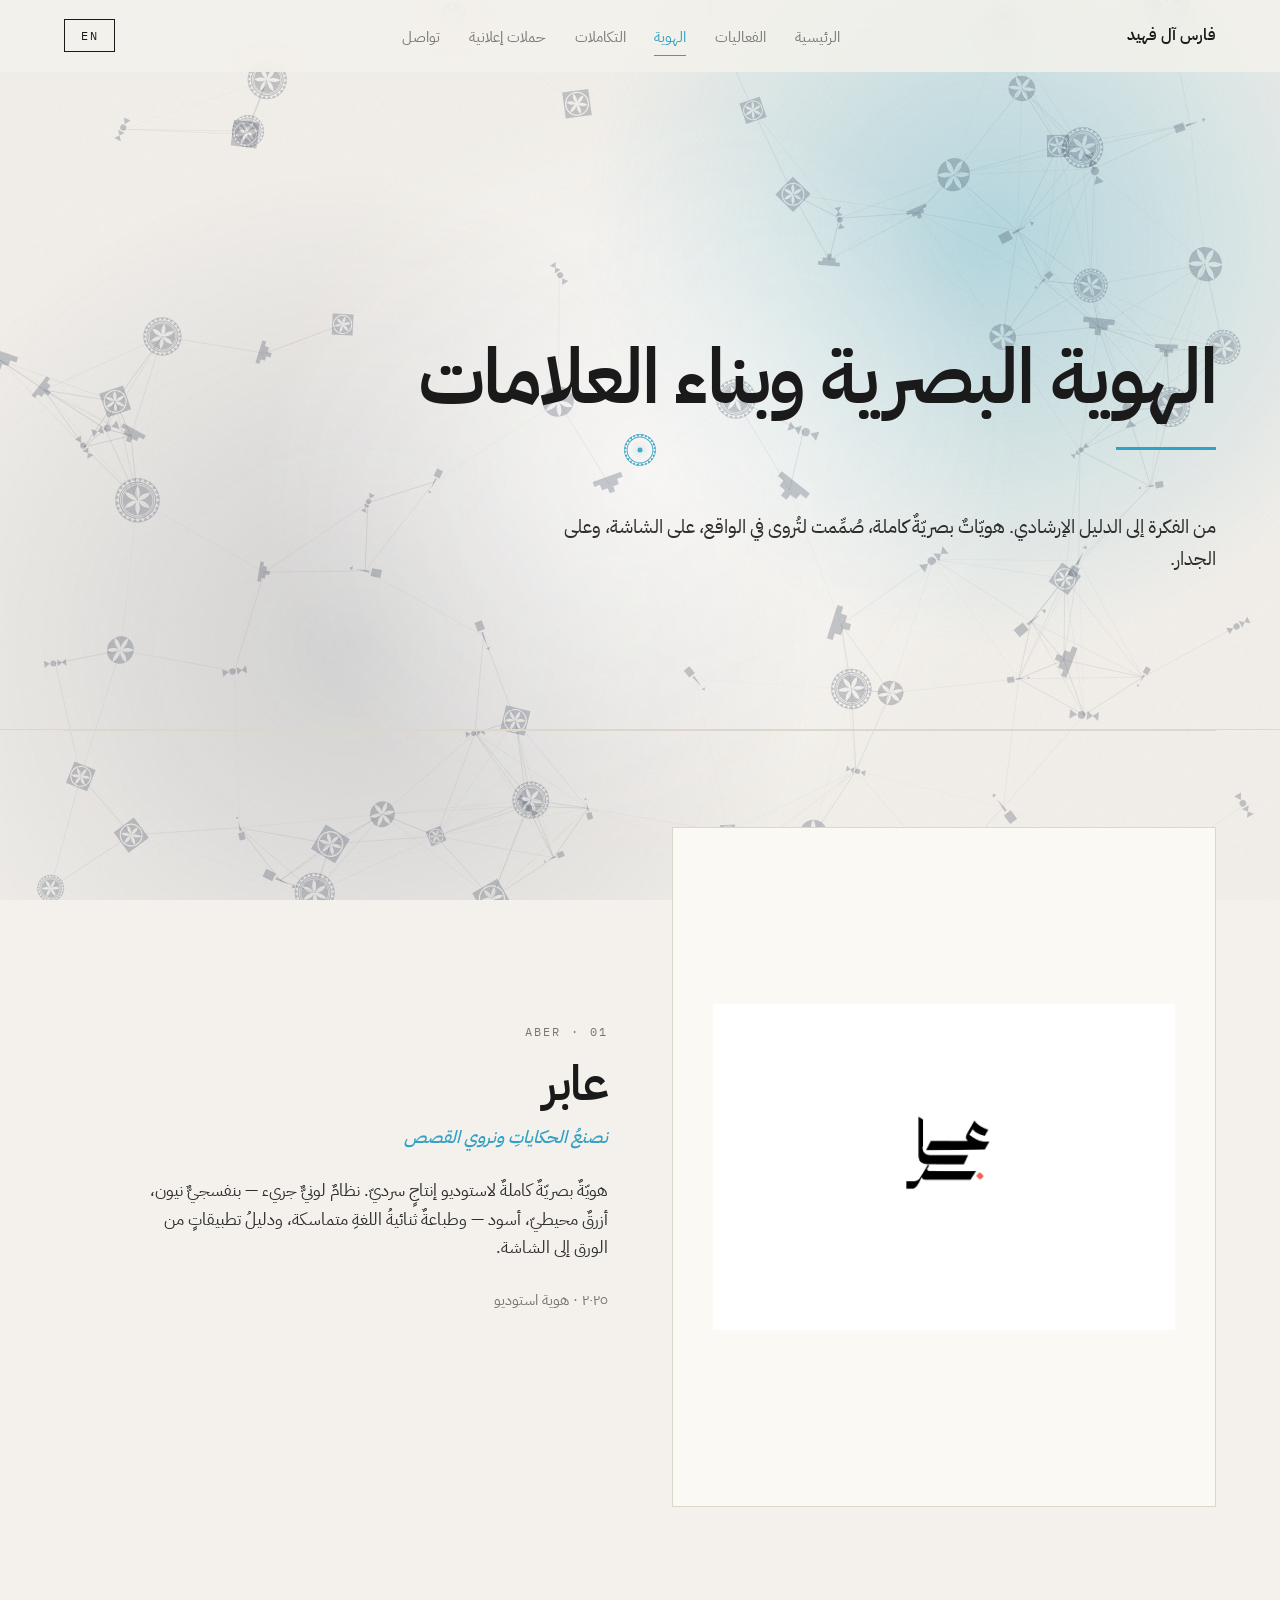
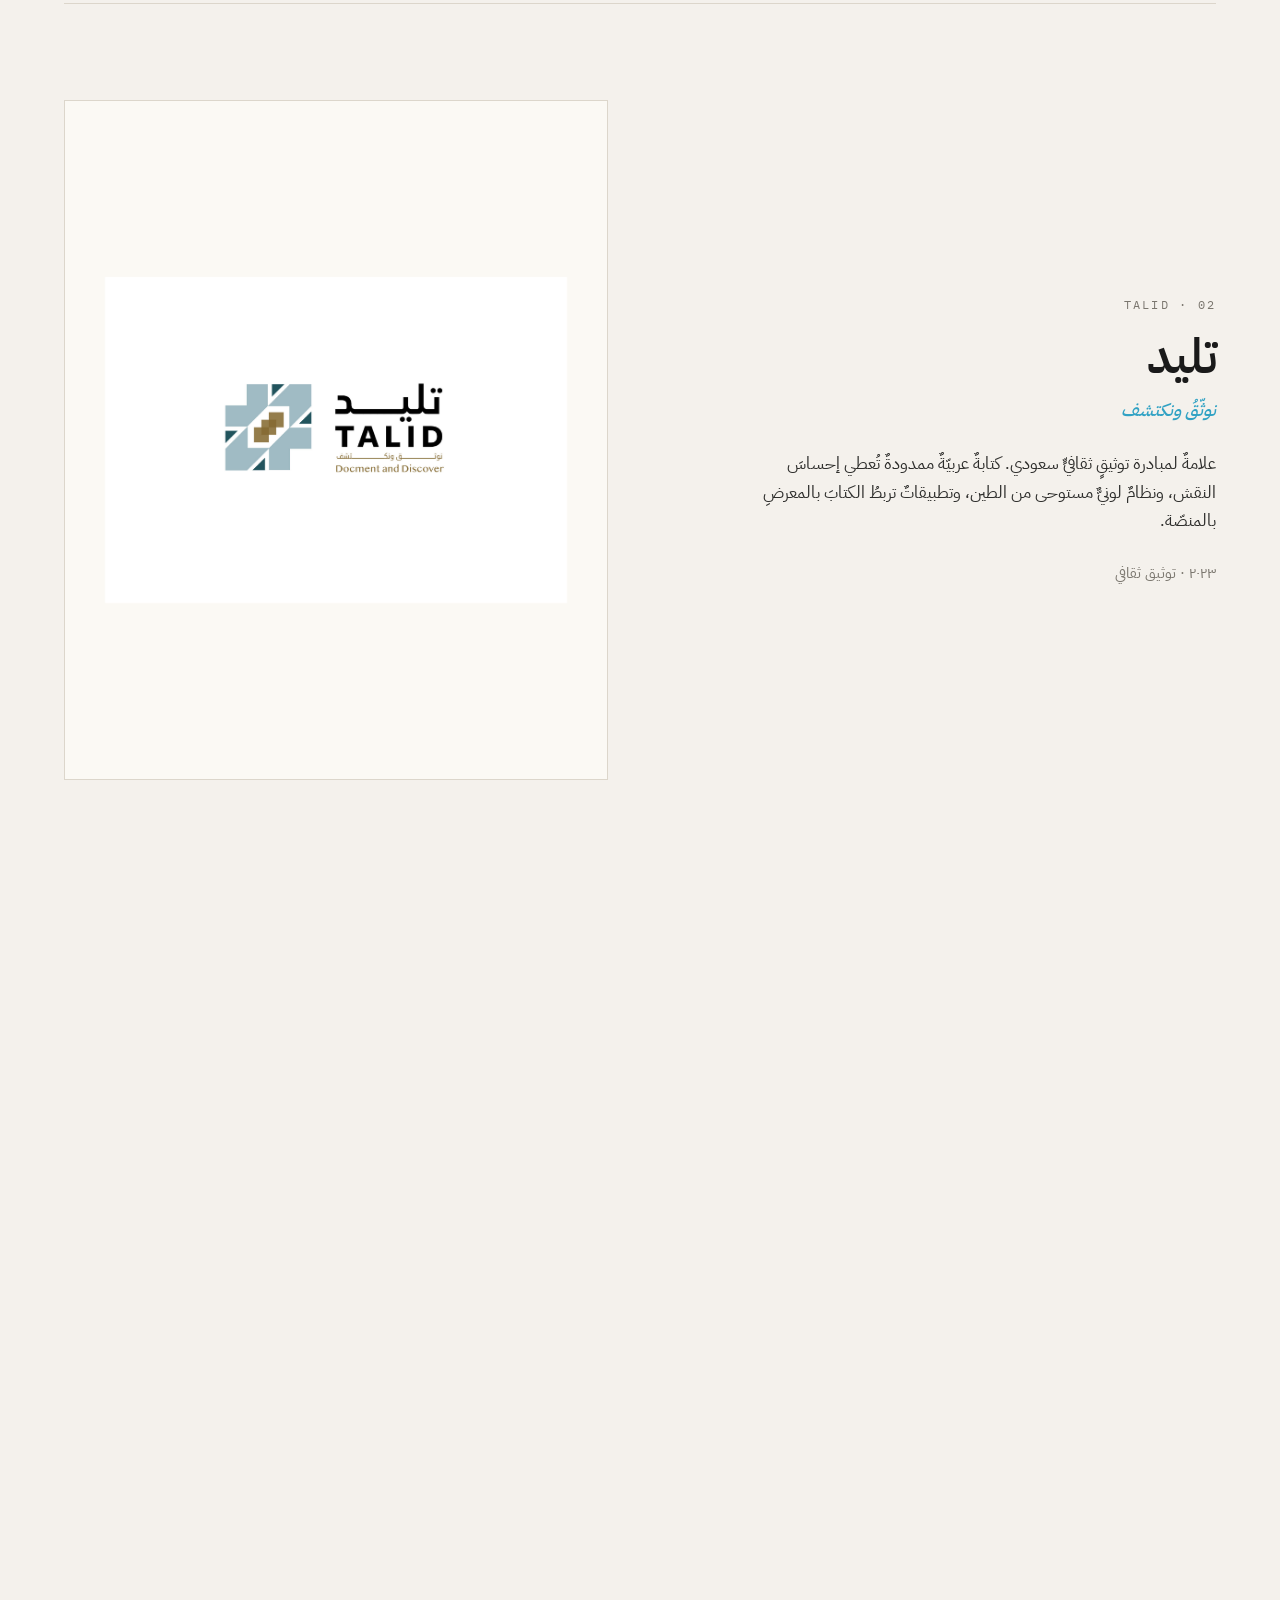
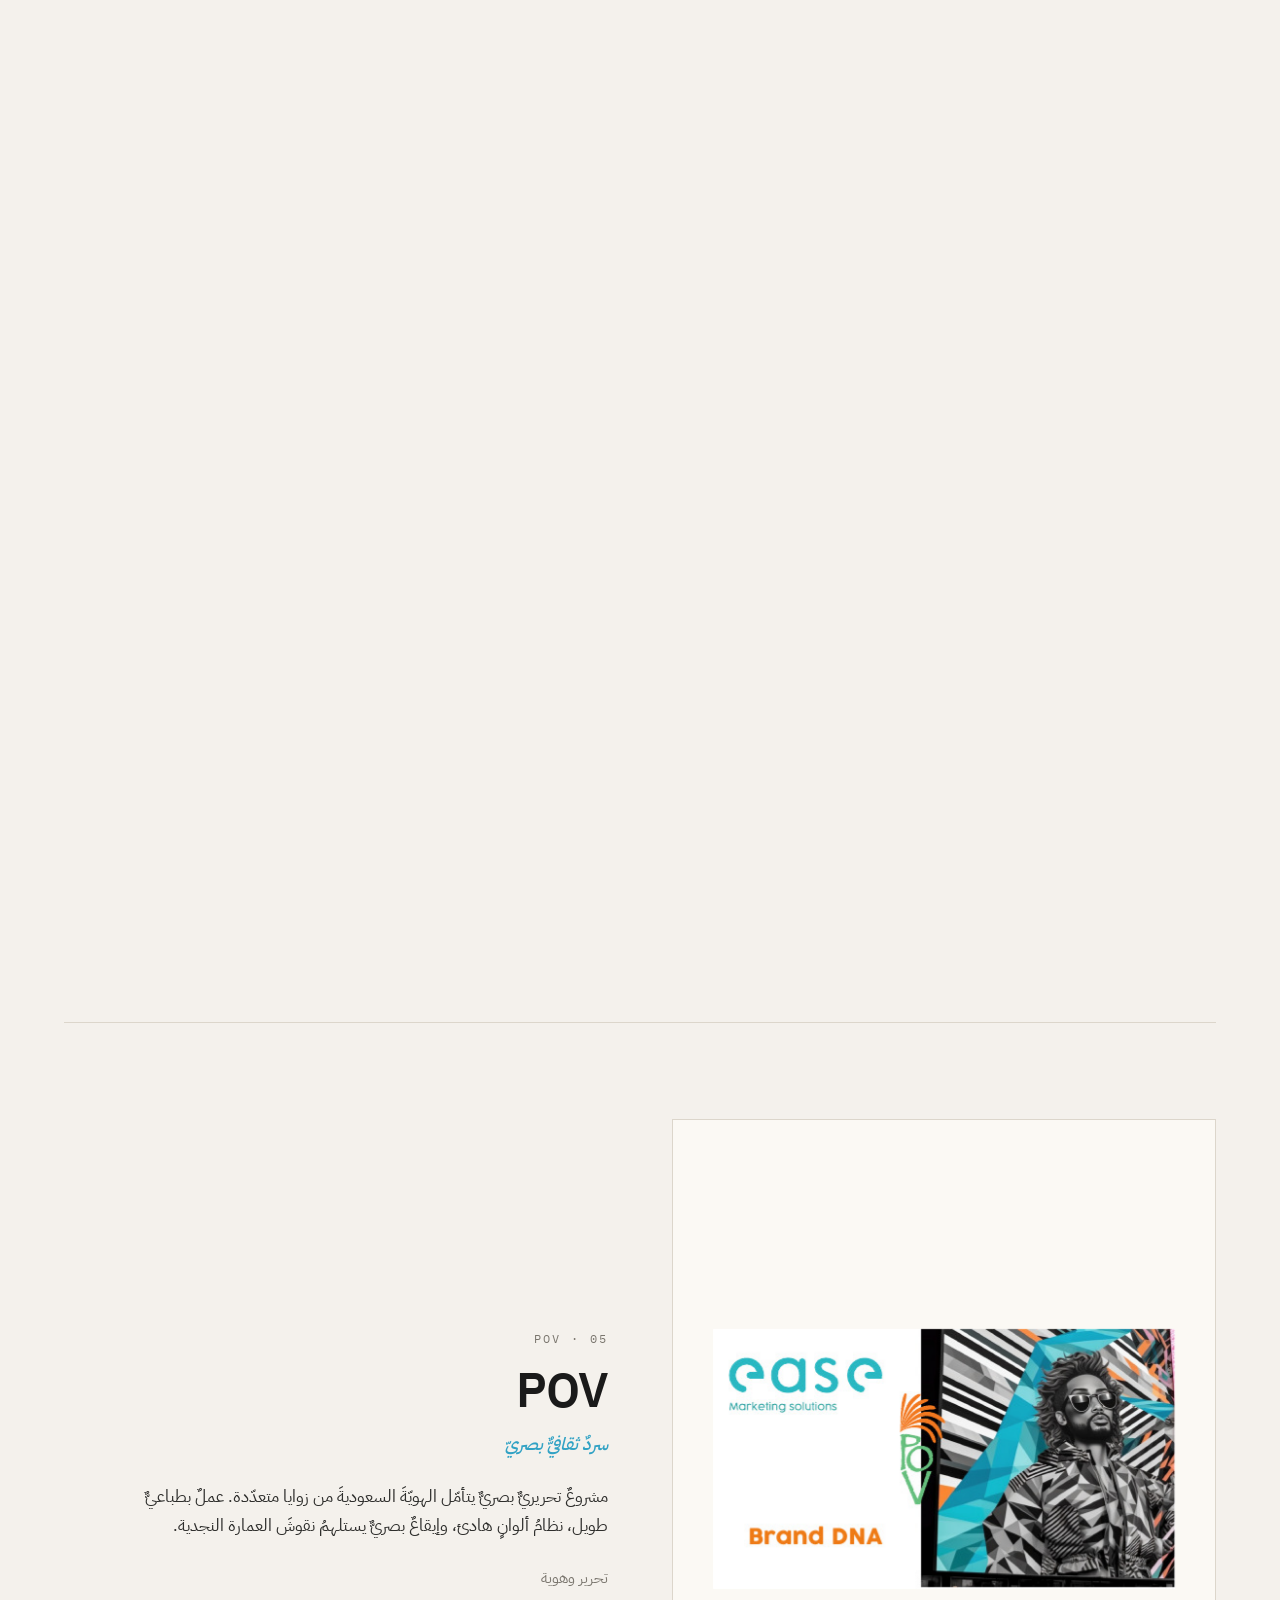
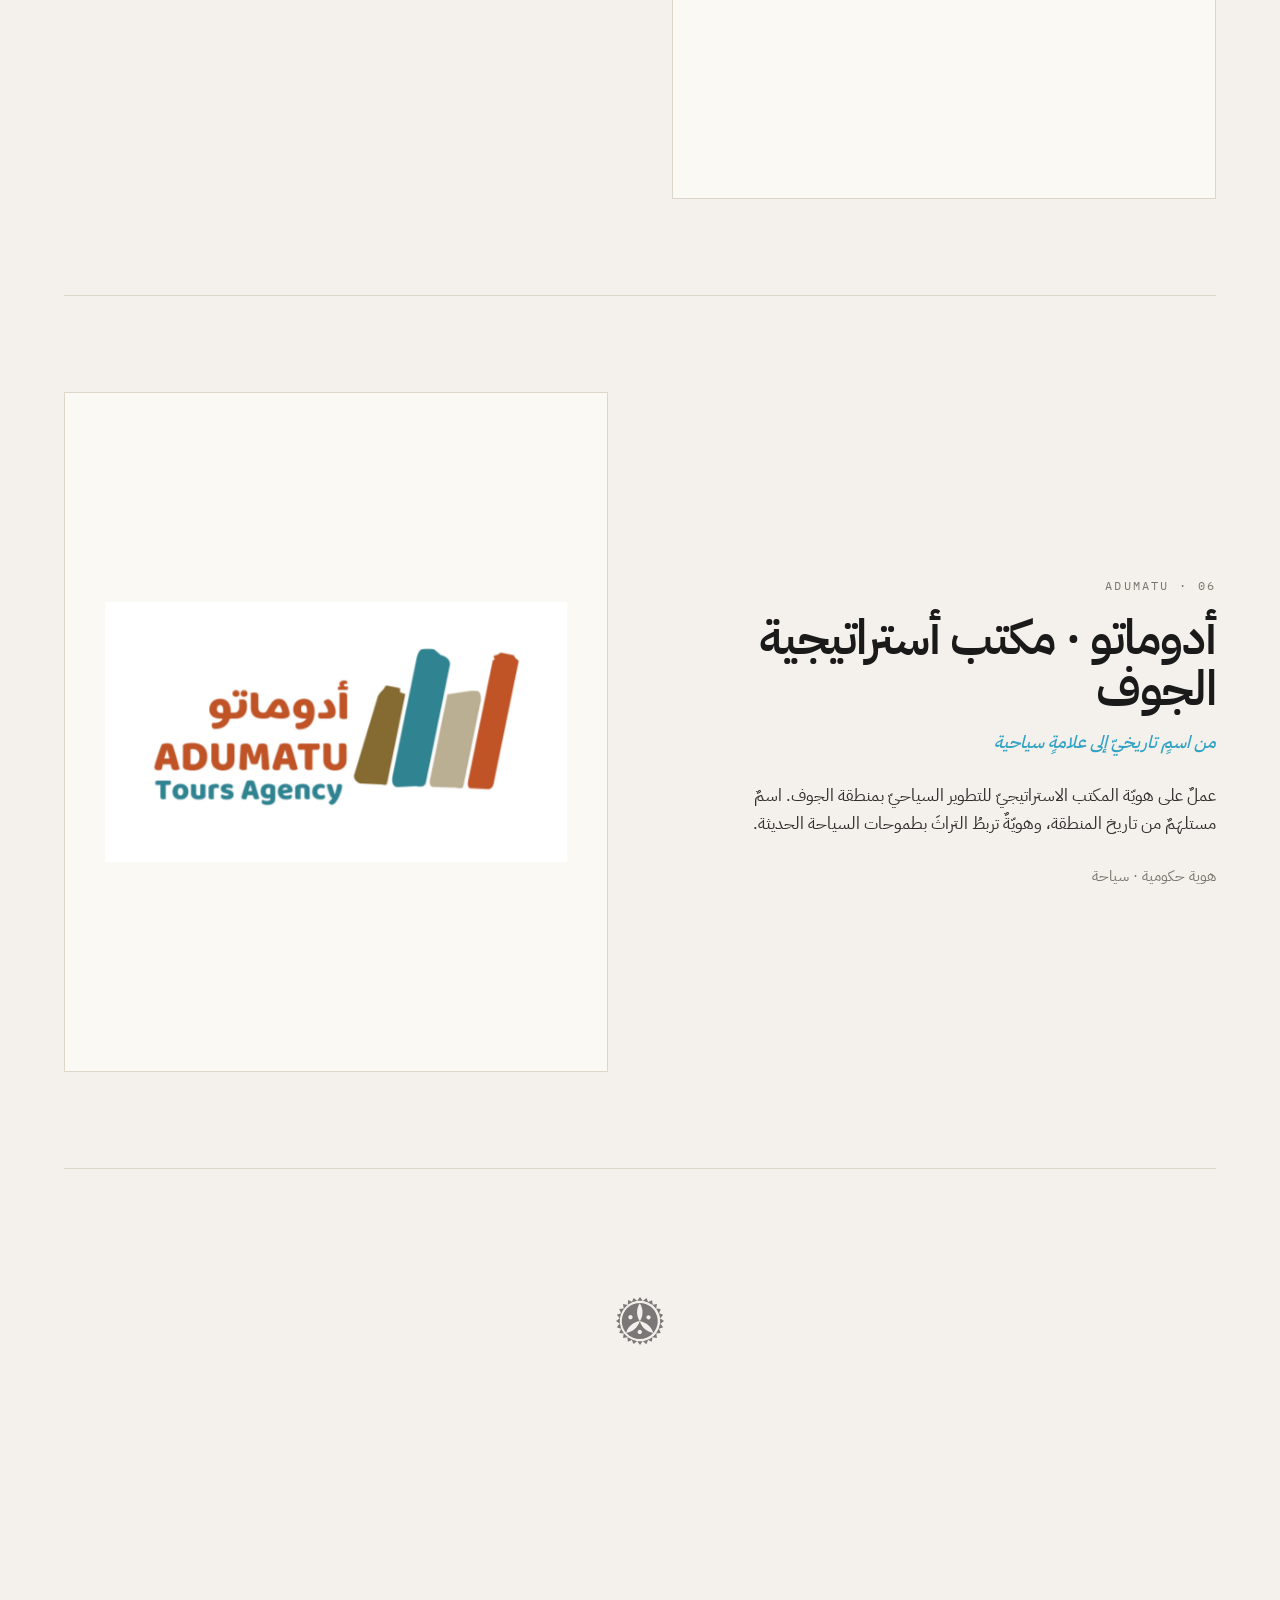
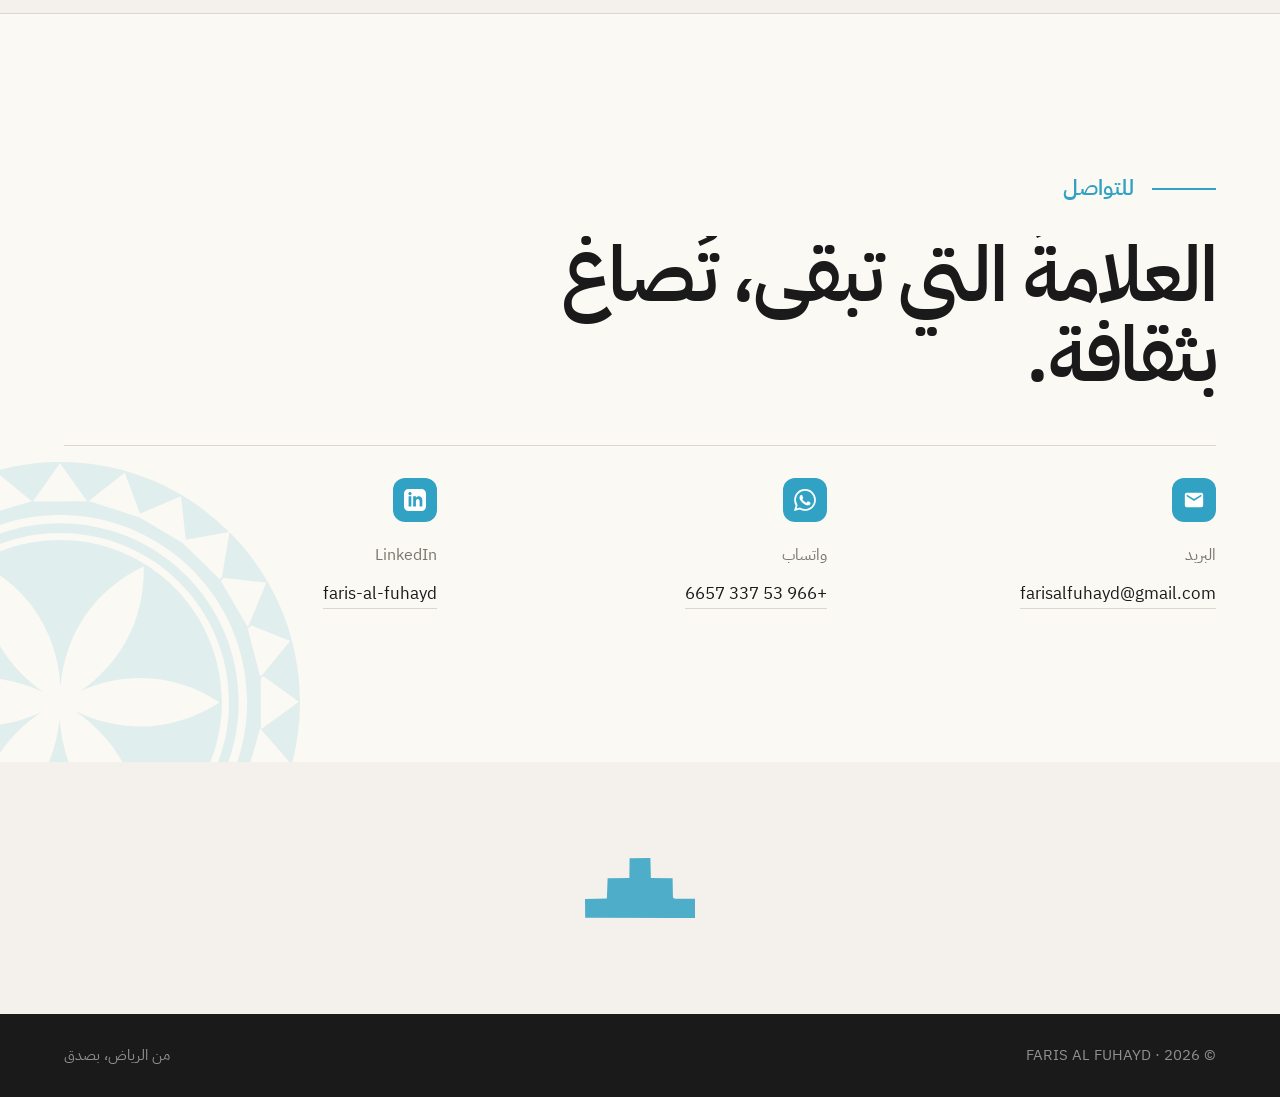
==== commit ec7ffeb0: "v13: scroll-flow particles, more lines, turquoise cursor with dot, hover word motion, mobile nav" ====
--- a/brand.html
+++ b/brand.html
@@ -32,6 +32,7 @@
     <li><a href="index.html#contact"><span class="lang-ar">تواصل</span><span class="lang-en">Contact</span></a></li>
   </ul>
   <button class="lang-toggle" aria-label="Switch language">EN</button>
+  <button class="menu-toggle" aria-label="Toggle menu"><span></span></button>
 </nav>
 
 <header class="page-hero">
--- a/styles.css
+++ b/styles.css
@@ -139,7 +139,63 @@
 }
 .lang-toggle:hover { background: var(--ink); color: var(--bg); }
 
-@media (max-width: 800px) { .nav-links { display: none; } }
+/* Mobile menu toggle button */
+.menu-toggle {
+  display: none;
+  width: 44px;
+  height: 44px;
+  background: transparent;
+  border: 1px solid var(--ink);
+  border-radius: 999px;
+  cursor: pointer;
+  position: relative;
+  padding: 0;
+  margin-inline-end: 8px;
+}
+.menu-toggle::before,
+.menu-toggle::after,
+.menu-toggle span {
+  content: "";
+  position: absolute;
+  left: 50%;
+  top: 50%;
+  width: 20px;
+  height: 1.5px;
+  background: var(--ink);
+  transform: translate(-50%, -50%);
+  transition: all 0.35s var(--ease);
+}
+.menu-toggle::before { transform: translate(-50%, calc(-50% - 6px)); }
+.menu-toggle::after { transform: translate(-50%, calc(-50% + 6px)); }
+.menu-toggle.open::before { transform: translate(-50%, -50%) rotate(45deg); }
+.menu-toggle.open::after { transform: translate(-50%, -50%) rotate(-45deg); }
+.menu-toggle.open span { opacity: 0; }
+
+@media (max-width: 800px) {
+  .menu-toggle { display: block; }
+  .nav-links {
+    position: fixed;
+    inset: 0;
+    background: var(--bg);
+    flex-direction: column;
+    justify-content: center;
+    align-items: center;
+    gap: 1.5rem;
+    z-index: 99;
+    transform: translateY(-100%);
+    transition: transform 0.5s cubic-bezier(0.65, 0, 0.35, 1);
+    padding: 4rem 2rem;
+  }
+  .nav-links.open {
+    display: flex;
+    transform: translateY(0);
+  }
+  .nav-links a {
+    font-size: 1.6rem !important;
+    opacity: 1;
+  }
+  html[lang="ar"] .nav-links a { font-size: 1.8rem !important; }
+}
 
 /* =================== HERO =================== */
 .hero {
@@ -1412,9 +1468,17 @@
   transform: translateY(110%) scale(0.94);
   filter: blur(8px);
   animation: heroWordRise 1.4s cubic-bezier(0.16, 1, 0.3, 1) forwards;
+  transition: color 0.35s var(--ease), transform 0.45s var(--ease-spring, cubic-bezier(0.34, 1.56, 0.64, 1)), text-shadow 0.35s;
+  cursor: default;
 }
 @keyframes heroWordRise {
   to { opacity: 1; transform: translateY(0) scale(1); filter: blur(0); }
+}
+/* Hover any word in the hero title — lifts and turns turquoise */
+.hero-title .word:hover {
+  color: var(--accent);
+  transform: translateY(-8px) scale(1.06);
+  text-shadow: 0 12px 30px rgba(49, 162, 196, 0.25);
 }
 
 /* Pull-quote — word-by-word reveal */
@@ -1583,25 +1647,37 @@
   .najdi-cursor {
     position: fixed;
     top: 0; left: 0;
-    width: 28px; height: 28px;
+    width: 32px; height: 32px;
     pointer-events: none;
     z-index: 9997;
     transform: translate(-50%, -50%);
-    opacity: 0.7;
-    mix-blend-mode: multiply;
+    opacity: 0.9;
     will-change: transform;
   }
   .najdi-cursor-inner {
     width: 100%; height: 100%;
-    background-color: #14213D;
+    background-color: #31A2C4;
     -webkit-mask: url('assets/svg/najdi-cursor.svg') center/contain no-repeat;
     mask: url('assets/svg/najdi-cursor.svg') center/contain no-repeat;
     will-change: transform;
+    position: relative;
+  }
+  /* center dot inside cursor */
+  .najdi-cursor::after {
+    content: "";
+    position: absolute;
+    top: 50%; left: 50%;
+    width: 5px; height: 5px;
+    background: #31A2C4;
+    border-radius: 50%;
+    transform: translate(-50%, -50%);
+    box-shadow: 0 0 8px rgba(49, 162, 196, 0.7);
+    z-index: 1;
   }
   .najdi-trail {
     position: fixed;
     top: 0; left: 0;
-    width: 22px; height: 22px;
+    width: 26px; height: 26px;
     pointer-events: none;
     z-index: 9996;
     transform: translate(-50%, -50%);
@@ -1613,6 +1689,7 @@
     background-color: #31A2C4;
     -webkit-mask: url('assets/svg/najdi-cursor.svg') center/contain no-repeat;
     mask: url('assets/svg/najdi-cursor.svg') center/contain no-repeat;
+    opacity: 0.6;
   }
 }
 @media (hover: none) {
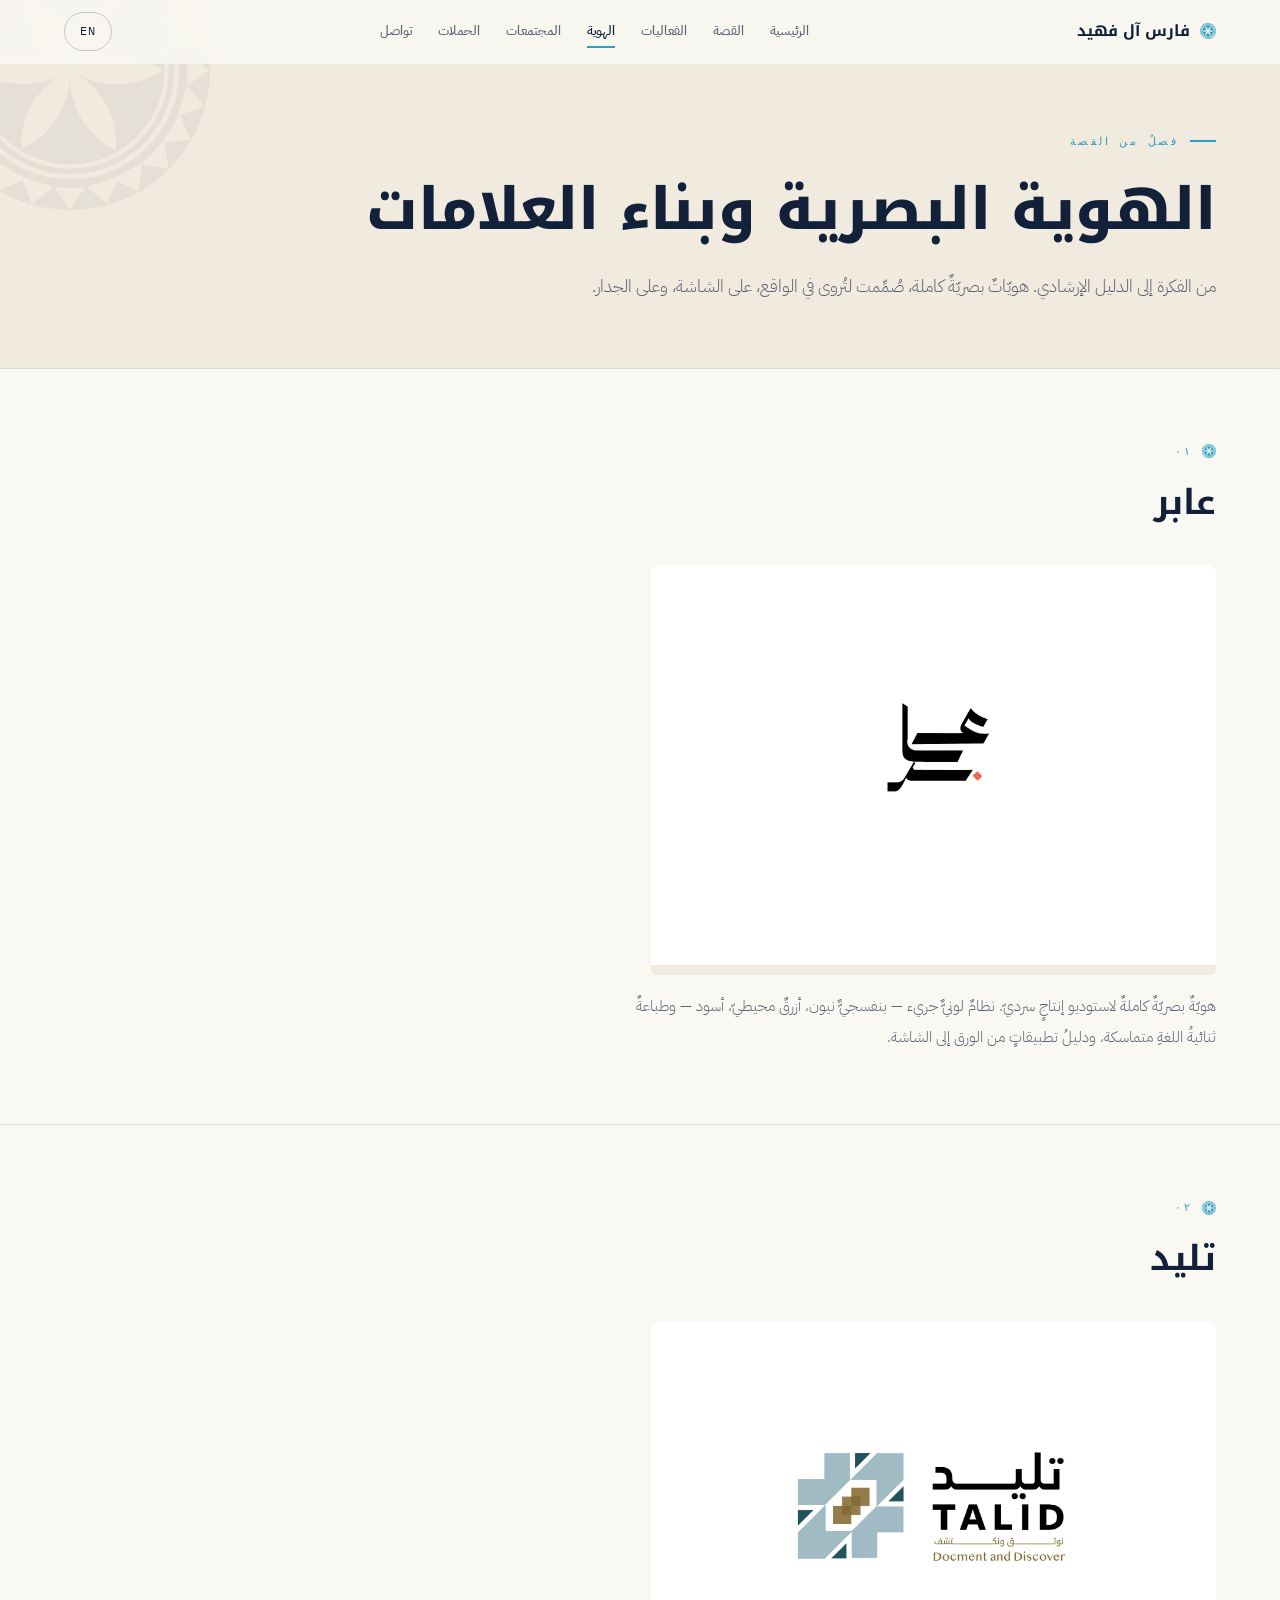
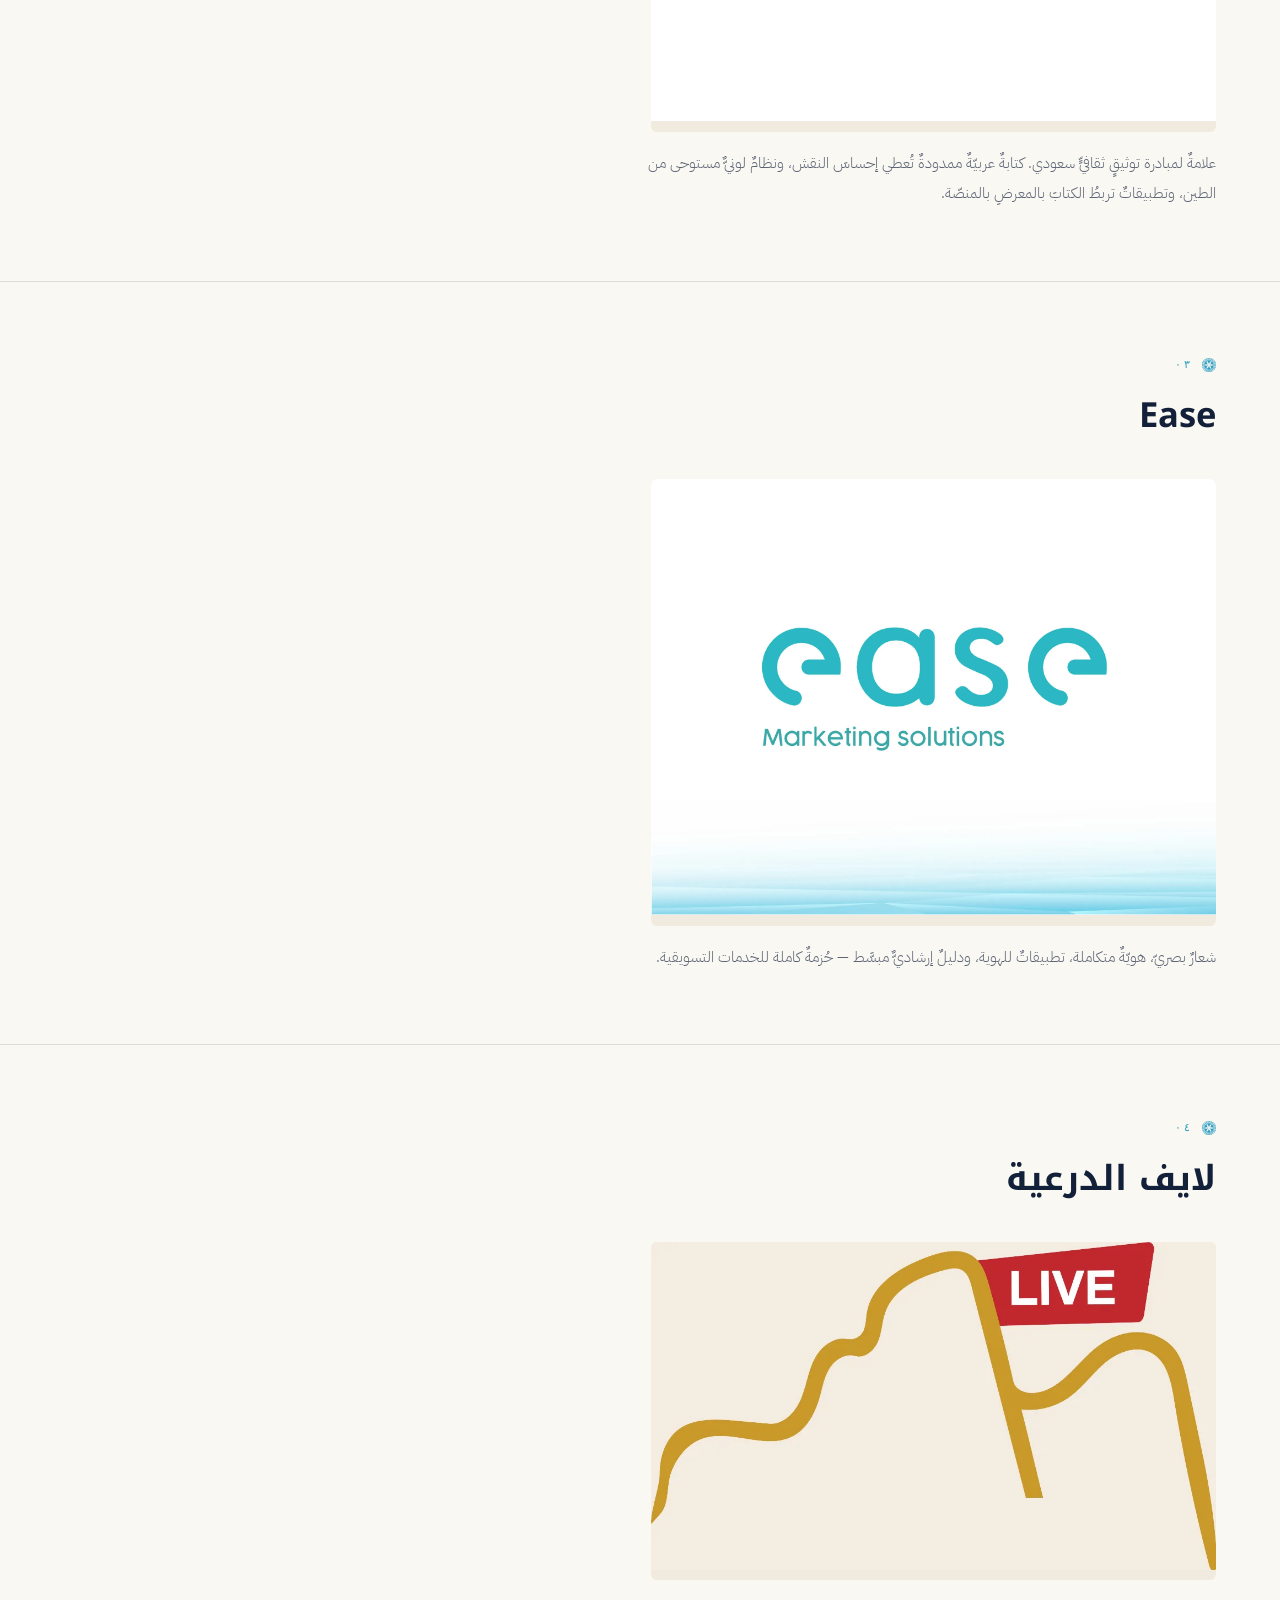
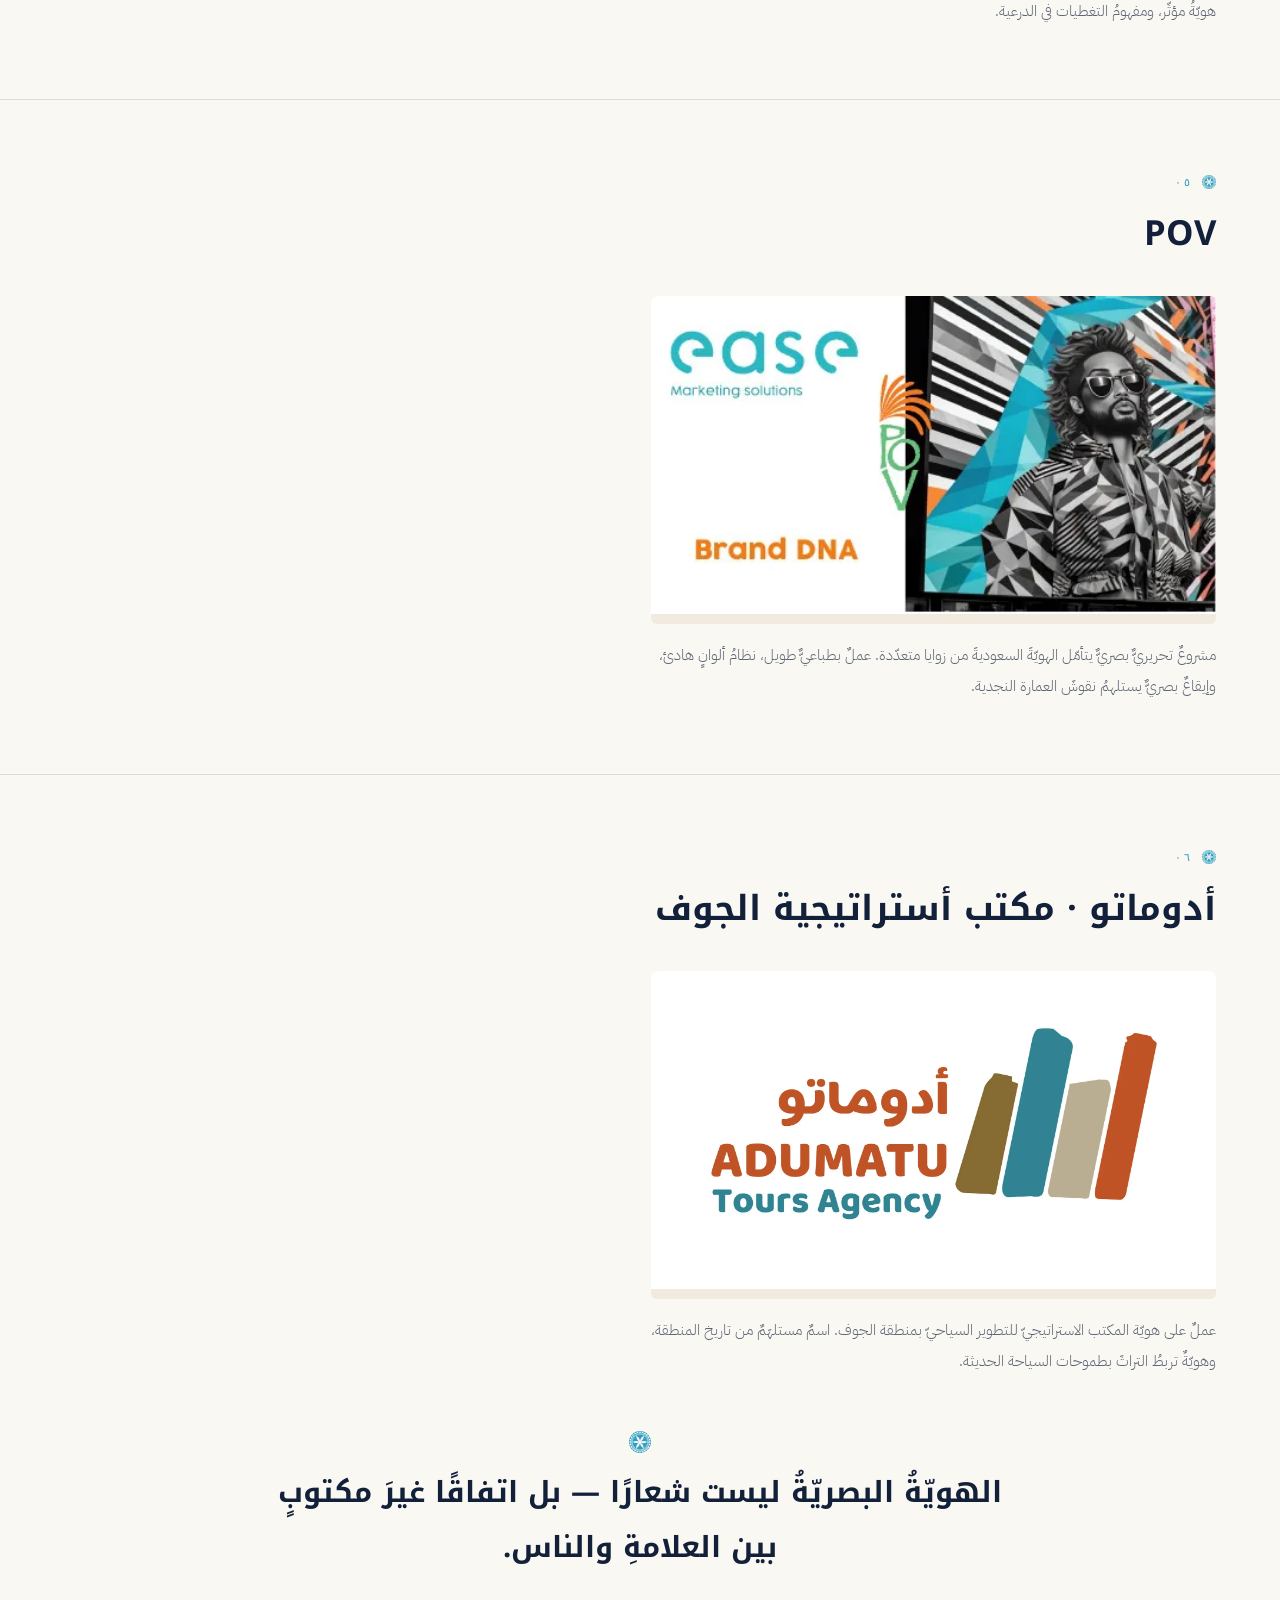
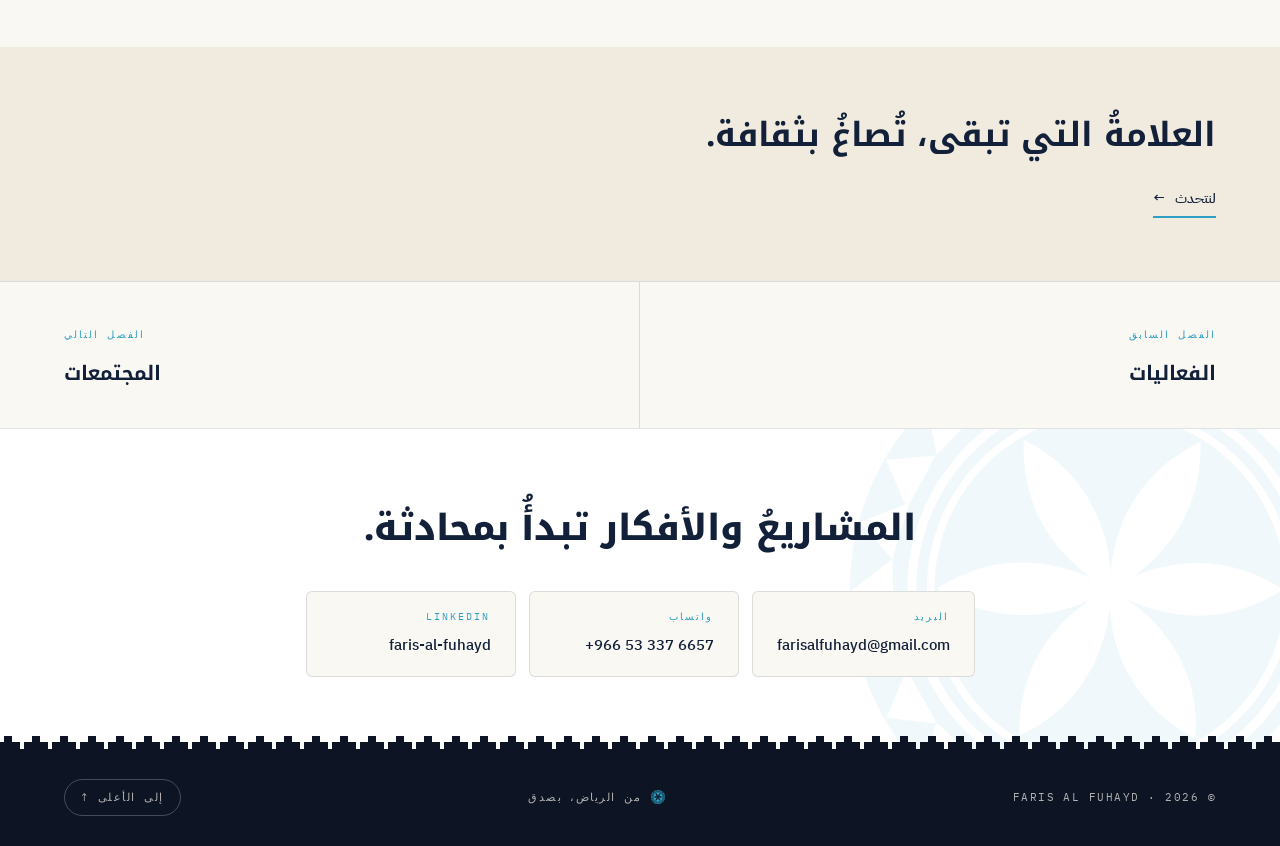
==== commit 50917458: "v20 — القصة حبكتها الثقافة: full redesign goes live" ====
--- a/brand.html
+++ b/brand.html
@@ -1,178 +1,125 @@
 <!DOCTYPE html>
-<html lang="ar" dir="rtl">
+<html lang="ar" dir="rtl" class="no-js">
 <head>
-  <meta charset="UTF-8">
-  <meta name="viewport" content="width=device-width, initial-scale=1.0">
-  <title>الهوية البصرية · فارس آل فهيد</title>
-  <link rel="preconnect" href="https://fonts.googleapis.com">
-  <link rel="preconnect" href="https://fonts.gstatic.com" crossorigin>
-  <link href="https://fonts.googleapis.com/css2?family=IBM+Plex+Sans+Arabic:wght@300;400;500;600;700&family=IBM+Plex+Mono:wght@400;500&family=Inter:wght@300;400;500;600;700&display=swap" rel="stylesheet">
-  <link rel="stylesheet" href="styles.css">
+<meta charset="UTF-8">
+<meta name="viewport" content="width=device-width, initial-scale=1.0">
+<title>الهوية البصرية وبناء العلامات · Brand Identity &amp; Brand Building — فارس آل فهيد</title>
+<meta name="description" content="فارس آل فهيد — عابر، تليد، لايف الدرعية، POV، أدوماتو. Brand identities shaped with culture.">
+<link rel="canonical" href="https://farisalfuhayd.github.io/brand.html">
+<link rel="icon" type="image/svg+xml" href="assets/svg/najdi-16.svg">
+<meta property="og:type" content="website">
+<meta property="og:title" content="الهوية البصرية وبناء العلامات · Brand Identity &amp; Brand Building — Faris Al Fuhayd">
+<meta property="og:description" content="فارس آل فهيد — عابر، تليد، لايف الدرعية، POV، أدوماتو. Brand identities shaped with culture.">
+<meta property="og:image" content="https://farisalfuhayd.github.io/assets/img/og-image.jpg">
+<meta property="og:url" content="https://farisalfuhayd.github.io/brand.html">
+<meta property="og:locale" content="ar_SA">
+<meta property="og:locale:alternate" content="en_US">
+<meta name="twitter:card" content="summary_large_image">
+<link rel="preconnect" href="https://fonts.googleapis.com">
+<link rel="preconnect" href="https://fonts.gstatic.com" crossorigin>
+<link href="https://fonts.googleapis.com/css2?family=Noto+Kufi+Arabic:wght@700;800&family=IBM+Plex+Sans+Arabic:wght@300;400;500;700&family=Fraunces:ital,opsz,wght@0,9..144,300..700;1,9..144,300..700&family=Inter:wght@400;500;600&family=IBM+Plex+Mono:wght@400;500&display=swap" rel="stylesheet">
+<link rel="stylesheet" href="assets/css/main.css">
 </head>
-<body data-page="brand">
+<body>
+<a class="skip" href="#main"><span class="lang-ar">تخطَّ إلى المحتوى</span><span class="lang-en">Skip to content</span></a>
+<div class="progress" aria-hidden="true"></div>
+<div class="wipe" id="wipe" aria-hidden="true"><div class="pane"></div><div class="crest"></div><span class="mark rosette"></span></div>
+<header class="top">
+  <a class="brandmark" href="index.html"><i class="rosette" aria-hidden="true"></i><span class="lang-ar">فارس آل فهيد</span><span class="lang-en">Faris Al Fuhayd</span></a>
+  <nav class="nav" aria-label="Main">
+    <a href="index.html"><span class="lang-ar">الرئيسية</span><span class="lang-en">Home</span></a>
+    <a href="index.html#story"><span class="lang-ar">القصة</span><span class="lang-en">The Story</span></a>
+    <a href="events.html"><span class="lang-ar">الفعاليات</span><span class="lang-en">Events</span></a>
+    <a href="brand.html" aria-current="page"><span class="lang-ar">الهوية</span><span class="lang-en">Brand</span></a>
+    <a href="community.html"><span class="lang-ar">المجتمعات</span><span class="lang-en">Community</span></a>
+    <a href="video.html"><span class="lang-ar">الحملات</span><span class="lang-en">Campaigns</span></a>
+    <a href="index.html#contact"><span class="lang-ar">تواصل</span><span class="lang-en">Contact</span></a>
+  </nav>
+  <button class="lang-btn" type="button">EN</button>
+</header>
+<main id="main">
 
-<div class="ambient-bg" aria-hidden="true">
-  <div class="light-orb turquoise-glow"></div>
-  <div class="light-orb prussian-shadow"></div>
-  <div class="light-orb white-highlight"></div>
-  <div class="film-grain"></div>
-</div>
+<section class="page-hero">
+  <span class="orn-r rosette" aria-hidden="true"></span>
+  <div class="wrap">
+    <p class="eyebrow rv"><span class="lang-ar">فصلٌ من القصة</span><span class="lang-en">A chapter of the story</span></p>
+    <h1 class="rv"><span class="lang-ar">الهوية البصرية وبناء العلامات</span><span class="lang-en">Brand Identity &amp; Brand Building</span></h1>
+    <p class="lede rv"><span class="lang-ar">من الفكرة إلى الدليل الإرشادي. هويّاتٌ بصريّةٌ كاملة، صُمِّمت لتُروى في الواقع، على الشاشة، وعلى الجدار.</span><span class="lang-en">From concept to brand guide. Full visual identities built to be told — in reality, on screen, on the wall.</span></p>
+  </div>
+</section>
+<section class="chapter" id="aber"><div class="wrap">
+<p class="ch-kicker rv"><i class="rosette" aria-hidden="true"></i>٠١</p>
+<h2 class="rv"><span class="lang-ar">عابر</span><span class="lang-en">ABER</span></h2><div class="rv">
+<div class="figrow"><figure class="fig rv"><button class="shot" type="button" data-full="assets/img/brand-aber.jpg" style="width:100%;padding:0;cursor:zoom-in"><picture><source srcset="assets/img/brand-aber.webp" type="image/webp"><img src="assets/img/brand-aber.jpg" alt="ABER brand identity cover" loading="lazy" width="1920" height="1357"></picture></button></figure></div>
+<p class="body rv"><span class="lang-ar">هويّةٌ بصريّةٌ كاملةٌ لاستوديو إنتاجٍ سرديّ. نظامٌ لونيٌّ جريء — بنفسجيٌّ نيون، أزرقٌ محيطيّ، أسود — وطباعةٌ ثنائيةُ اللغةِ متماسكة، ودليلُ تطبيقاتٍ من الورق إلى الشاشة.</span><span class="lang-en">A full visual identity for a story-led production studio. A bold three-color system — neon purple, ocean blue, black — a cohesive bilingual typography, and an applications guide that spans print to screen.</span></p>
+</div></section>
+<section class="chapter" id="talid"><div class="wrap">
+<p class="ch-kicker rv"><i class="rosette" aria-hidden="true"></i>٠٢</p>
+<h2 class="rv"><span class="lang-ar">تليد</span><span class="lang-en">TALID</span></h2><div class="rv">
+<div class="figrow"><figure class="fig rv"><button class="shot" type="button" data-full="assets/img/brand-talid.jpg" style="width:100%;padding:0;cursor:zoom-in"><picture><source srcset="assets/img/brand-talid.webp" type="image/webp"><img src="assets/img/brand-talid.jpg" alt="Talid brand identity cover" loading="lazy" width="1920" height="1357"></picture></button></figure></div>
+<p class="body rv"><span class="lang-ar">علامةٌ لمبادرة توثيقٍ ثقافيٍّ سعودي. كتابةٌ عربيّةٌ ممدودةٌ تُعطي إحساسَ النقش، ونظامٌ لونيٌّ مستوحى من الطين، وتطبيقاتٌ تربطُ الكتابَ بالمعرضِ بالمنصّة.</span><span class="lang-en">A mark for a Saudi cultural documentation initiative. Extended Arabic letterforms that feel inscribed, an earth-toned palette drawn from clay, and applications that bridge book, exhibition, and platform.</span></p>
+</div></section>
+<section class="chapter" id="ease"><div class="wrap">
+<p class="ch-kicker rv"><i class="rosette" aria-hidden="true"></i>٠٣</p>
+<h2 class="rv"><span class="lang-ar">Ease</span><span class="lang-en">Ease</span></h2><div class="rv">
+<div class="figrow"><figure class="fig rv"><button class="shot" type="button" data-full="assets/img/brand-wafa.jpg" style="width:100%;padding:0;cursor:zoom-in"><picture><source srcset="assets/img/brand-wafa.webp" type="image/webp"><img src="assets/img/brand-wafa.jpg" alt="Ease brand identity cover" loading="lazy" width="1920" height="1484"></picture></button></figure></div>
+<p class="body rv"><span class="lang-ar">شعارٌ بصريّ، هويّةٌ متكاملة، تطبيقاتٌ للهوية، ودليلٌ إرشاديٌّ مبسَّط — حُزمةٌ كاملة للخدمات التسويقية.</span><span class="lang-en">A logo, a full identity system, identity applications, and a simplified brand guide — a complete package for the marketing services practice.</span></p>
+</div></section>
+<section class="chapter" id="live"><div class="wrap">
+<p class="ch-kicker rv"><i class="rosette" aria-hidden="true"></i>٠٤</p>
+<h2 class="rv"><span class="lang-ar">لايف الدرعية</span><span class="lang-en">LIVE DIRIYAH</span></h2><div class="rv">
+<div class="figrow"><figure class="fig rv"><button class="shot" type="button" data-full="assets/img/brand-live.jpg" style="width:100%;padding:0;cursor:zoom-in"><picture><source srcset="assets/img/brand-live.webp" type="image/webp"><img src="assets/img/brand-live.jpg" alt="Live Diriyah brand cover" loading="lazy" width="1025" height="595"></picture></button></figure></div>
+<p class="body rv"><span class="lang-ar">هويّةُ مؤثّر، ومفهومُ التغطيات في الدرعية.</span><span class="lang-en">A creator identity, and a coverage concept anchored in Diriyah.</span></p>
+</div></section>
+<section class="chapter" id="pov"><div class="wrap">
+<p class="ch-kicker rv"><i class="rosette" aria-hidden="true"></i>٠٥</p>
+<h2 class="rv"><span class="lang-ar">POV</span><span class="lang-en">POV</span></h2><div class="rv">
+<div class="figrow"><figure class="fig rv"><button class="shot" type="button" data-full="assets/img/brand-pov.jpg" style="width:100%;padding:0;cursor:zoom-in"><picture><source srcset="assets/img/brand-pov.webp" type="image/webp"><img src="assets/img/brand-pov.jpg" alt="POV brand cover" loading="lazy" width="475" height="267"></picture></button></figure></div>
+<p class="body rv"><span class="lang-ar">مشروعٌ تحريريٌّ بصريٌّ يتأمّل الهويّةَ السعوديةَ من زوايا متعدّدة. عملٌ بطباعيٌّ طويل، نظامُ ألوانٍ هادئ، وإيقاعٌ بصريٌّ يستلهمُ نقوشَ العمارة النجدية.</span><span class="lang-en">An editorial visual project meditating on Saudi identity from multiple perspectives. Long-form typographic work, a quiet palette, and a visual rhythm drawn from Najdi architectural carving.</span></p>
+</div></section>
+<section class="chapter" id="adumatu"><div class="wrap">
+<p class="ch-kicker rv"><i class="rosette" aria-hidden="true"></i>٠٦</p>
+<h2 class="rv"><span class="lang-ar">أدوماتو · مكتب أستراتيجية الجوف</span><span class="lang-en">ADUMATU · Jouf Tourism Office</span></h2><div class="rv">
+<div class="figrow"><figure class="fig rv"><button class="shot" type="button" data-full="assets/img/brand-adumatu.jpg" style="width:100%;padding:0;cursor:zoom-in"><picture><source srcset="assets/img/brand-adumatu.webp" type="image/webp"><img src="assets/img/brand-adumatu.jpg" alt="Adumatu — Jouf tourism logo" loading="lazy" width="1920" height="1079"></picture></button></figure></div>
+<p class="body rv"><span class="lang-ar">عملٌ على هويّة المكتب الاستراتيجيّ للتطوير السياحيّ بمنطقة الجوف. اسمٌ مستلهَمٌ من تاريخ المنطقة، وهويّةٌ تربطُ التراثَ بطموحات السياحة الحديثة.</span><span class="lang-en">Identity work for the strategic tourism development office in the Jouf region. A name drawn from the region's history, and a brand that ties heritage to modern tourism ambition.</span></p>
+<div class="pull rv"><span class="lang-ar">الهويّةُ البصريّةُ ليست شعارًا — بل اتفاقًا غيرَ مكتوبٍ بين العلامةِ والناس.</span><span class="lang-en">A brand isn't a logo — it's an unwritten agreement between the brand and its people.</span></div>
+</div></section>
+<section class="band sand" style="padding-block:clamp(40px,7vh,64px)"><div class="wrap">
+<h2 class="h-display rv" style="font-size:clamp(21px,2.6vw,34px)"><span class="lang-ar">العلامةُ التي تبقى، تُصاغُ بثقافة.</span><span class="lang-en">A brand that lasts is shaped with culture.</span></h2>
+<a class="act-more rv" href="index.html#contact"><span class="lang-ar">لنتحدث</span><span class="lang-en">Let’s talk</span> <span aria-hidden="true"><span class="lang-ar">←</span><span class="lang-en">→</span></span></a>
+</div></section>
 
-<nav class="nav">
-  <a href="index.html" class="nav-logo">
-    <span class="lang-ar">فارس آل فهيد</span>
-    <span class="lang-en">FARIS AL FUHAYD</span>
-  </a>
-  <ul class="nav-links">
-    <li><a href="index.html"><span class="lang-ar">الرئيسية</span><span class="lang-en">Home</span></a></li>
-    <li><a href="events.html"><span class="lang-ar">الفعاليات</span><span class="lang-en">Events</span></a></li>
-    <li><a href="brand.html"><span class="lang-ar">الهوية</span><span class="lang-en">Brand</span></a></li>
-    <li><a href="community.html"><span class="lang-ar">التكاملات</span><span class="lang-en">Integrations</span></a></li>
-    <li><a href="video.html"><span class="lang-ar">حملات إعلانية</span><span class="lang-en">Campaigns</span></a></li>
-    <li><a href="index.html#contact"><span class="lang-ar">تواصل</span><span class="lang-en">Contact</span></a></li>
-  </ul>
-  <button class="lang-toggle" aria-label="Switch language">EN</button>
-  <button class="menu-toggle" aria-label="Toggle menu"><span></span></button>
+<nav class="pn" aria-label="Chapters">
+  <a href="events.html"><span class="k"><span class="lang-ar">الفصل السابق</span><span class="lang-en">Previous chapter</span></span><span class="t"><span class="lang-ar">الفعاليات</span><span class="lang-en">Events</span></span></a>
+  <a href="community.html"><span class="k"><span class="lang-ar">الفصل التالي</span><span class="lang-en">Next chapter</span></span><span class="t"><span class="lang-ar">المجتمعات</span><span class="lang-en">Community</span></span></a>
 </nav>
-
-<header class="page-hero">
-  <h1><span class="lang-ar">الهوية البصرية وبناء العلامات</span><span class="lang-en">Brand Identity & Brand Building</span></h1>
-  <p class="section-lede">
-    <span class="lang-ar">من الفكرة إلى الدليل الإرشادي. هويّاتٌ بصريّةٌ كاملة، صُمِّمت لتُروى في الواقع، على الشاشة، وعلى الجدار.</span>
-    <span class="lang-en">From concept to brand guide. Full visual identities built to be told — in reality, on screen, on the wall.</span>
-  </p>
-</header>
-
-<div class="brand-list">
-
-  <!-- ABER -->
-  <article class="brand-entry">
-    <div class="brand-art">
-      <img src="assets/photos/brand-aber.jpg" alt="ABER brand identity cover" />
-    </div>
-    <div class="brand-detail">
-      <div class="brand-num">01 · ABER</div>
-      <h3><span class="lang-ar">عابر</span><span class="lang-en">ABER</span></h3>
-      <div class="brand-tagline"><span class="lang-ar">نصنعُ الحكاياتِ ونروي القصص</span><span class="lang-en">We make stories and tell tales</span></div>
-      <p>
-        <span class="lang-ar">هويّةٌ بصريّةٌ كاملةٌ لاستوديو إنتاجٍ سرديّ. نظامٌ لونيٌّ جريء — بنفسجيٌّ نيون، أزرقٌ محيطيّ، أسود — وطباعةٌ ثنائيةُ اللغةِ متماسكة، ودليلُ تطبيقاتٍ من الورق إلى الشاشة.</span>
-        <span class="lang-en">A full visual identity for a story-led production studio. A bold three-color system — neon purple, ocean blue, black — a cohesive bilingual typography, and an applications guide that spans print to screen.</span>
-      </p>
-      <div class="brand-meta"><span class="lang-ar">٢٠٢٥ · هوية استوديو</span><span class="lang-en">2025 · Studio Identity</span></div>
-    </div>
-  </article>
-
-  <!-- TALID -->
-  <article class="brand-entry flip">
-    <div class="brand-art">
-      <img src="assets/photos/brand-talid.jpg" alt="Talid brand identity cover" />
-    </div>
-    <div class="brand-detail">
-      <div class="brand-num">02 · TALID</div>
-      <h3><span class="lang-ar">تليد</span><span class="lang-en">TALID</span></h3>
-      <div class="brand-tagline"><span class="lang-ar">نوثّقُ ونكتشف</span><span class="lang-en">Document & Discover</span></div>
-      <p>
-        <span class="lang-ar">علامةٌ لمبادرة توثيقٍ ثقافيٍّ سعودي. كتابةٌ عربيّةٌ ممدودةٌ تُعطي إحساسَ النقش، ونظامٌ لونيٌّ مستوحى من الطين، وتطبيقاتٌ تربطُ الكتابَ بالمعرضِ بالمنصّة.</span>
-        <span class="lang-en">A mark for a Saudi cultural documentation initiative. Extended Arabic letterforms that feel inscribed, an earth-toned palette drawn from clay, and applications that bridge book, exhibition, and platform.</span>
-      </p>
-      <div class="brand-meta"><span class="lang-ar">٢٠٢٣ · توثيق ثقافي</span><span class="lang-en">2023 · Cultural Documentation</span></div>
-    </div>
-  </article>
-
-  <!-- EASE -->
-  <article class="brand-entry">
-    <div class="brand-art">
-      <img src="assets/photos/brand-wafa.jpg" alt="Ease brand identity cover" />
-    </div>
-    <div class="brand-detail">
-      <div class="brand-num">03 · EASE</div>
-      <h3>Ease</h3>
-      <div class="brand-tagline"><span class="lang-ar">لحلول التسويق</span><span class="lang-en">Marketing Solutions</span></div>
-      <p>
-        <span class="lang-ar">شعارٌ بصريّ، هويّةٌ متكاملة، تطبيقاتٌ للهوية، ودليلٌ إرشاديٌّ مبسَّط — حُزمةٌ كاملة للخدمات التسويقية.</span>
-        <span class="lang-en">A logo, a full identity system, identity applications, and a simplified brand guide — a complete package for the marketing services practice.</span>
-      </p>
-      <div class="brand-meta"><span class="lang-ar">٢٠٢٣ · هوية إبداعية</span><span class="lang-en">2023 · Creative Identity</span></div>
-    </div>
-  </article>
-
-  <!-- LIVE DIRIYAH -->
-  <article class="brand-entry flip">
-    <div class="brand-art">
-      <img src="assets/photos/brand-live.jpg" alt="Live Diriyah brand cover" />
-    </div>
-    <div class="brand-detail">
-      <div class="brand-num">04 · LIVE DIRIYAH</div>
-      <h3><span class="lang-ar">لايف الدرعية</span><span class="lang-en">LIVE DIRIYAH</span></h3>
-      <div class="brand-tagline"><span class="lang-ar">هويّة مؤثّر</span><span class="lang-en">Creator Identity</span></div>
-      <p>
-        <span class="lang-ar">هويّةُ مؤثّر، ومفهومُ التغطيات في الدرعية.</span>
-        <span class="lang-en">A creator identity, and a coverage concept anchored in Diriyah.</span>
-      </p>
-      <div class="brand-meta"><span class="lang-ar">٢٠٢٤ · مفهوم وهوية</span><span class="lang-en">2024 · Concept + Identity</span></div>
-    </div>
-  </article>
-
-  <!-- POV -->
-  <article class="brand-entry">
-    <div class="brand-art">
-      <img src="assets/photos/brand-pov.jpg" alt="POV brand cover" />
-    </div>
-    <div class="brand-detail">
-      <div class="brand-num">05 · POV</div>
-      <h3>POV</h3>
-      <div class="brand-tagline"><span class="lang-ar">سردٌ ثقافيٌّ بصريّ</span><span class="lang-en">A visual cultural narrative</span></div>
-      <p>
-        <span class="lang-ar">مشروعٌ تحريريٌّ بصريٌّ يتأمّل الهويّةَ السعوديةَ من زوايا متعدّدة. عملٌ بطباعيٌّ طويل، نظامُ ألوانٍ هادئ، وإيقاعٌ بصريٌّ يستلهمُ نقوشَ العمارة النجدية.</span>
-        <span class="lang-en">An editorial visual project meditating on Saudi identity from multiple perspectives. Long-form typographic work, a quiet palette, and a visual rhythm drawn from Najdi architectural carving.</span>
-      </p>
-      <div class="brand-meta"><span class="lang-ar">تحرير وهوية</span><span class="lang-en">Editorial / Identity</span></div>
-    </div>
-  </article>
-
-  <!-- ADUMATU -->
-  <article class="brand-entry flip">
-    <div class="brand-art">
-      <img src="assets/photos/brand-adumatu.jpg" alt="Adumatu — Jouf tourism logo" />
-    </div>
-    <div class="brand-detail">
-      <div class="brand-num">06 · ADUMATU</div>
-      <h3><span class="lang-ar">أدوماتو · مكتب أستراتيجية الجوف</span><span class="lang-en">ADUMATU · Jouf Tourism Office</span></h3>
-      <div class="brand-tagline"><span class="lang-ar">من اسمٍ تاريخيّ إلى علامةٍ سياحية</span><span class="lang-en">From a historical name to a tourism brand</span></div>
-      <p>
-        <span class="lang-ar">عملٌ على هويّة المكتب الاستراتيجيّ للتطوير السياحيّ بمنطقة الجوف. اسمٌ مستلهَمٌ من تاريخ المنطقة، وهويّةٌ تربطُ التراثَ بطموحات السياحة الحديثة.</span>
-        <span class="lang-en">Identity work for the strategic tourism development office in the Jouf region. A name drawn from the region's history, and a brand that ties heritage to modern tourism ambition.</span>
-      </p>
-      <div class="brand-meta"><span class="lang-ar">هوية حكومية · سياحة</span><span class="lang-en">Government Identity · Tourism</span></div>
-    </div>
-  </article>
-
-</div>
-
-<div class="pullquote">
-  <span class="lang-ar">الهويّةُ البصريّةُ ليست شعارًا — بل اتفاقًا غيرَ مكتوبٍ بين العلامةِ والناس.</span>
-  <span class="lang-en">A brand isn't a logo — it's an unwritten agreement between the brand and its people.</span>
-</div>
-
-<section class="contact" id="contact">
-  <div class="contact-inner">
-    <div class="section-eyebrow"><span class="lang-ar">للتواصل</span><span class="lang-en">Get in touch</span></div>
-    <h2 class="contact-title"><span class="lang-ar">العلامةُ التي تبقى، تُصاغُ بثقافة.</span><span class="lang-en">A brand that lasts is shaped with culture.</span></h2>
-    <div class="contact-grid">
-      <div class="contact-cell"><div class="contact-key"><span class="lang-ar">البريد</span><span class="lang-en">Email</span></div><div class="contact-val"><a href="mailto:farisalfuhayd@gmail.com">farisalfuhayd@gmail.com</a></div></div>
-      <div class="contact-cell"><div class="contact-key"><span class="lang-ar">واتساب</span><span class="lang-en">WhatsApp</span></div><div class="contact-val"><a href="https://wa.me/966533376657">+966 53 337 6657</a></div></div>
-      <div class="contact-cell"><div class="contact-key">LinkedIn</div><div class="contact-val"><a href="https://www.linkedin.com/in/faris-al-fuhayd">faris-al-fuhayd</a></div></div>
+<section class="contact band" id="contact" style="padding-block:clamp(48px,8vh,80px)">
+  <span class="orn rosette" aria-hidden="true"></span>
+  <div class="wrap contact-wrap">
+    <h2 class="rv" style="font-size:clamp(22px,3vw,36px)"><span class="lang-ar">المشاريعُ والأفكار تبدأُ بمحادثة.</span><span class="lang-en">Projects and ideas start with a conversation.</span></h2>
+    <div class="chips rv">
+      <a class="chip" href="mailto:farisalfuhayd@gmail.com"><span class="k"><span class="lang-ar">البريد</span><span class="lang-en">Email</span></span><span class="v">farisalfuhayd@gmail.com</span></a>
+      <a class="chip" href="https://wa.me/966533376657" target="_blank" rel="noopener"><span class="k"><span class="lang-ar">واتساب</span><span class="lang-en">WhatsApp</span></span><span class="v">+966 53 337 6657</span></a>
+      <a class="chip" href="https://www.linkedin.com/in/faris-al-fuhayd" target="_blank" rel="noopener"><span class="k">LinkedIn</span><span class="v">faris-al-fuhayd</span></a>
     </div>
   </div>
 </section>
-
-<div class="najdi-frame-divider" aria-hidden="true"><div class="frame"></div></div>
-
-<footer class="footer">
-  <div>© 2026 · FARIS AL FUHAYD</div>
-  <div><span class="lang-ar">من الرياض، بصدق</span><span class="lang-en">From Riyadh, with honesty</span></div>
+</main>
+<footer>
+  <div class="zl zellij night" aria-hidden="true" style="position:absolute;top:-13px;inset-inline:0"></div>
+  <div class="foot-inner">
+    <span>© 2026 · FARIS AL FUHAYD</span>
+    <span class="sig"><i class="rosette" aria-hidden="true"></i><span class="lang-ar">من الرياض، بصدق</span><span class="lang-en">From Riyadh, with honesty</span></span>
+    <button class="totop" type="button"><span class="lang-ar">إلى الأعلى ↑</span><span class="lang-en">Back to top ↑</span></button>
+  </div>
 </footer>
-
-<script src="script.js"></script>
+<div class="lb" id="lb" role="dialog" aria-modal="true" aria-label="Image viewer">
+  <button class="x" type="button" aria-label="Close">✕</button>
+  <button class="pv" type="button" aria-label="Previous">‹</button>
+  <button class="nx" type="button" aria-label="Next">›</button>
+  <img src="" alt="">
+  <div class="cap"></div>
+</div>
+<script src="assets/js/main.js" defer></script>
 </body>
 </html>
--- a/assets/css/main.css
+++ b/assets/css/main.css
@@ -0,0 +1,438 @@
+/* ============================================================
+   فارس آل فهيد — Portfolio 2026 redesign
+   System: "القصة حبكتها الثقافة" — Culture is the plot.
+   One design system. AR-first RTL, EN mirror.
+   Zero dependencies. Every motion has a job.
+   ============================================================ */
+
+/* ---------- tokens ---------- */
+:root{
+  --paper:#FAF8F3;          /* warm bone */
+  --white:#FFFFFF;
+  --sand:#F1EBDF;           /* alt band */
+  --ink:#132039;            /* prussian ink */
+  --night:#0D1424;          /* cinematic band */
+  --night-2:#111B31;
+  --surf:#2E9FC2;           /* turquoise accent */
+  --surf-soft:rgba(46,159,194,.14);
+  --soft:rgba(19,32,57,.68);
+  --softer:rgba(19,32,57,.52);
+  --hair:rgba(19,32,57,.13);
+  --hair-strong:rgba(19,32,57,.22);
+  --on-night:#F2EFE7;
+  --on-night-soft:rgba(242,239,231,.72);
+
+  --d-ar:'Noto Kufi Arabic',sans-serif;         /* AR display */
+  --b-ar:'IBM Plex Sans Arabic',-apple-system,sans-serif;
+  --d-en:'Fraunces',Georgia,serif;              /* EN display */
+  --b-en:'Inter',-apple-system,sans-serif;
+  --mono:'IBM Plex Mono',ui-monospace,monospace;
+
+  --pad:clamp(20px,5vw,68px);
+  --maxw:1280px;
+  --r:6px;
+  --ease:cubic-bezier(.22,.61,.21,1);
+  --dur:.7s;
+}
+
+/* ---------- reset & base ---------- */
+*{margin:0;padding:0;box-sizing:border-box}
+html{scroll-behavior:smooth}
+@media (prefers-reduced-motion:reduce){html{scroll-behavior:auto}}
+body{
+  background:var(--paper);color:var(--ink);
+  font-family:var(--b-ar);
+  -webkit-font-smoothing:antialiased;
+  overflow-x:clip;
+  line-height:1.9;
+}
+html.en body{font-family:var(--b-en);line-height:1.65}
+::selection{background:var(--surf);color:#fff}
+a{color:inherit;text-decoration:none}
+img,video{display:block;max-width:100%;height:auto}
+button{font:inherit;color:inherit;background:none;border:0;cursor:pointer}
+ul{list-style:none}
+:focus-visible{outline:2px solid var(--surf);outline-offset:3px;border-radius:2px}
+
+/* ---------- bilingual machinery (no-JS default: Arabic) ---------- */
+.lang-en{display:none}
+html.en .lang-ar{display:none}
+html.en .lang-en{display:revert}
+span.lang-en,html.en span.lang-en{display:none}
+html.en span.lang-en{display:inline}
+html.en span.lang-ar{display:none}
+
+/* ---------- skip link ---------- */
+.skip{position:fixed;top:-60px;inset-inline-start:16px;z-index:200;background:var(--ink);color:#fff;
+  padding:10px 20px;border-radius:0 0 var(--r) var(--r);font-size:14px;transition:top .25s}
+.skip:focus{top:0}
+
+/* ---------- reveal system (JS enhances; content visible without JS) ---------- */
+html.js .rv{opacity:0;transform:translateY(18px);
+  transition:opacity var(--dur) var(--ease),transform var(--dur) var(--ease)}
+html.js .rv.in{opacity:1;transform:none}
+@media (prefers-reduced-motion:reduce){
+  html.js .rv{opacity:1;transform:none;transition:none}
+}
+
+/* ---------- najdi ornament utilities ---------- */
+/* crenellation (Najdi parapet) — the transition signature */
+.zellij{height:14px;background:var(--surf);
+  -webkit-mask:url("data:image/svg+xml,%3Csvg xmlns='http://www.w3.org/2000/svg' width='56' height='14' viewBox='0 0 56 14'%3E%3Cpath d='M0 14V6h8V0h8v6h8v8zM28 14V6h8V0h8v6h8v8z' fill='%23000'/%3E%3C/svg%3E") repeat-x bottom/56px 14px;
+  mask:url("data:image/svg+xml,%3Csvg xmlns='http://www.w3.org/2000/svg' width='56' height='14' viewBox='0 0 56 14'%3E%3Cpath d='M0 14V6h8V0h8v6h8v8zM28 14V6h8V0h8v6h8v8z' fill='%23000'/%3E%3C/svg%3E") repeat-x bottom/56px 14px}
+.zellij.ink{background:var(--ink)}
+.zellij.night{background:var(--night)}
+.zellij.sandline{background:var(--sand)}
+/* rosette mask utility */
+.rosette{-webkit-mask:url('../svg/najdi-16.svg') center/contain no-repeat;
+  mask:url('../svg/najdi-16.svg') center/contain no-repeat;background:currentColor}
+
+/* hero/team canvas field — painted by JS, decorative only */
+.field{position:absolute;inset:0;pointer-events:none;z-index:0}
+
+/* ---------- header ---------- */
+.top{position:fixed;top:0;inset-inline:0;z-index:90;
+  display:flex;align-items:center;justify-content:space-between;gap:14px;
+  padding:12px var(--pad);
+  background:color-mix(in srgb,var(--paper) 86%,transparent);
+  backdrop-filter:blur(14px);-webkit-backdrop-filter:blur(14px);
+  border-bottom:1px solid transparent;transition:border-color .3s}
+.top.scrolled{border-bottom-color:var(--hair)}
+.brandmark{display:flex;align-items:center;gap:10px;font-family:var(--d-ar);font-weight:700;font-size:15.5px;white-space:nowrap}
+html.en .brandmark{font-family:var(--d-en);font-weight:600;letter-spacing:.01em}
+.brandmark i{width:16px;height:16px;color:var(--surf);display:inline-block}
+.nav{display:flex;gap:clamp(10px,2.2vw,26px);font-size:13px;font-weight:500}
+.nav a{position:relative;padding:6px 0;color:var(--soft);transition:color .25s;white-space:nowrap}
+.nav a::after{content:"";position:absolute;bottom:2px;inset-inline-start:0;width:0;height:2px;background:var(--surf);transition:width .3s var(--ease)}
+.nav a:hover,.nav a[aria-current="page"]{color:var(--ink)}
+.nav a:hover::after,.nav a[aria-current="page"]::after{width:100%}
+.lang-btn{font-family:var(--mono);font-size:12px;letter-spacing:.08em;border:1px solid var(--hair-strong);
+  padding:7px 15px;border-radius:99px;transition:background .25s,color .25s,border-color .25s}
+.lang-btn:hover{background:var(--ink);border-color:var(--ink);color:#fff}
+@media (max-width:820px){
+  .top{flex-wrap:wrap;padding:10px 16px 0;row-gap:2px}
+  .nav{order:3;width:100%;overflow-x:auto;-webkit-overflow-scrolling:touch;scrollbar-width:none;
+    gap:20px;padding:8px 2px 10px;font-size:13.5px}
+  .nav::-webkit-scrollbar{display:none}
+}
+
+/* progress line */
+.progress{position:fixed;top:0;inset-inline-start:0;height:2px;width:0;background:var(--surf);z-index:95}
+
+/* ---------- language wipe (the AR⇄EN moment) ---------- */
+.wipe{position:fixed;inset:0;z-index:150;pointer-events:none;display:none}
+html.js .wipe{display:block;transform:translateX(101%);}
+.wipe .pane{position:absolute;inset:0;background:var(--ink)}
+.wipe .crest{position:absolute;top:0;bottom:0;left:-13px;width:14px;background:var(--ink);
+  -webkit-mask:url("data:image/svg+xml,%3Csvg xmlns='http://www.w3.org/2000/svg' width='14' height='56' viewBox='0 0 14 56'%3E%3Cpath d='M14 0h-6v8H0v8h8v8h6zM14 28h-6v8H0v8h8v8h6z' fill='%23000'/%3E%3C/svg%3E") repeat-y left/14px 56px;
+  mask:url("data:image/svg+xml,%3Csvg xmlns='http://www.w3.org/2000/svg' width='14' height='56' viewBox='0 0 14 56'%3E%3Cpath d='M14 0h-6v8H0v8h8v8h6zM14 28h-6v8H0v8h8v8h6z' fill='%23000'/%3E%3C/svg%3E") repeat-y left/14px 56px}
+.wipe .mark{position:absolute;top:50%;left:50%;width:54px;height:54px;transform:translate(-50%,-50%);color:var(--surf)}
+.wipe.run{transition:transform .46s var(--ease)}
+@media (prefers-reduced-motion:reduce){.wipe{display:none!important}}
+
+/* ---------- shared section scaffolding ---------- */
+.wrap{max-width:var(--maxw);margin-inline:auto;padding-inline:var(--pad)}
+section{position:relative}
+.band{padding-block:clamp(64px,11vh,124px)}
+.band.white{background:var(--white)}
+.band.sand{background:var(--sand)}
+.band.night{background:var(--night);color:var(--on-night)}
+.eyebrow{display:flex;align-items:center;gap:12px;font-family:var(--mono);font-size:11px;
+  letter-spacing:.22em;text-transform:uppercase;color:var(--surf);margin-bottom:16px}
+.eyebrow::before{content:"";width:26px;height:2px;background:var(--surf)}
+.h-display{font-family:var(--d-ar);font-weight:700;font-size:clamp(26px,3.6vw,48px);line-height:1.5}
+html.en .h-display{font-family:var(--d-en);font-weight:520;line-height:1.12;letter-spacing:-.012em}
+.lede{margin-top:18px;font-size:clamp(14.5px,1.35vw,17px);line-height:2.05;color:var(--soft);
+  max-width:62ch;font-weight:300}
+html.en .lede{line-height:1.75}
+.band.night .lede{color:var(--on-night-soft)}
+
+/* ---------- hero ---------- */
+.hero{position:relative;min-height:min(94vh,980px);display:grid;
+  grid-template-columns:minmax(0,1.06fr) minmax(0,.94fr);
+  align-items:center;gap:clamp(28px,4.5vw,64px);
+  padding:calc(84px + 4vh) var(--pad) 9vh;overflow:clip}
+.hero-kicker{display:inline-flex;align-items:center;gap:10px;font-family:var(--mono);
+  font-size:11px;letter-spacing:.18em;color:var(--surf);
+  border:1px solid rgba(46,159,194,.4);border-radius:99px;padding:8px 16px;margin-bottom:26px}
+.hero-kicker .pulse{width:7px;height:7px;border-radius:50%;background:var(--surf)}
+html.js .hero-kicker .pulse{animation:pulse 2.2s ease-out infinite}
+@keyframes pulse{0%{box-shadow:0 0 0 0 rgba(46,159,194,.5)}70%{box-shadow:0 0 0 9px rgba(46,159,194,0)}100%{box-shadow:0 0 0 0 rgba(46,159,194,0)}}
+.hero h1{font-family:var(--d-ar);font-weight:800;font-size:clamp(30px,4.9vw,64px);line-height:1.48}
+.hero h1 em{font-style:normal;color:var(--surf)}
+html.en .hero h1{font-family:var(--d-en);font-weight:560;line-height:1.08;letter-spacing:-.015em}
+.hero-sub{margin-top:22px;font-size:clamp(14.5px,1.35vw,17px);line-height:2.05;color:var(--soft);max-width:54ch;font-weight:300}
+html.en .hero-sub{line-height:1.75}
+.hero-cta{display:flex;flex-wrap:wrap;gap:14px;margin-top:34px}
+.btn{display:inline-flex;align-items:center;gap:10px;padding:14px 28px;border-radius:99px;
+  font-size:14px;font-weight:500;transition:transform .3s var(--ease),box-shadow .3s,background .3s,border-color .3s,color .3s}
+.btn-solid{background:var(--ink);color:#fff}
+.btn-solid:hover{transform:translateY(-2px);box-shadow:0 12px 26px rgba(19,32,57,.22)}
+.btn-line{border:1px solid var(--hair-strong);background:var(--white)}
+.btn-line:hover{border-color:var(--surf);color:var(--surf);transform:translateY(-2px)}
+@media (prefers-reduced-motion:reduce){.btn:hover{transform:none}}
+
+/* hero visual: proof-led composition */
+.hero-visual{position:relative;height:clamp(400px,58vh,580px)}
+.hv-main{position:absolute;inset:0 0 8% 0;overflow:hidden;border-radius:var(--r);
+  box-shadow:0 30px 70px rgba(13,20,36,.28)}
+.hv-main img{width:100%;height:100%;object-fit:cover}
+.hv-main::after{content:"";position:absolute;inset-inline:0;bottom:0;height:12px;background:var(--paper);
+  -webkit-mask:url("data:image/svg+xml,%3Csvg xmlns='http://www.w3.org/2000/svg' width='48' height='12' viewBox='0 0 48 12'%3E%3Cpath d='M0 12V5h7V0h7v5h7v7zM24 12V5h7V0h7v5h7v7z' fill='%23000'/%3E%3C/svg%3E") repeat-x bottom/48px 12px;
+  mask:url("data:image/svg+xml,%3Csvg xmlns='http://www.w3.org/2000/svg' width='48' height='12' viewBox='0 0 48 12'%3E%3Cpath d='M0 12V5h7V0h7v5h7v7zM24 12V5h7V0h7v5h7v7z' fill='%23000'/%3E%3C/svg%3E") repeat-x bottom/48px 12px}
+html.js .hv-main{clip-path:inset(0 0 100% 0)}
+html.js.hero-go .hv-main{clip-path:inset(0 0 0 0);transition:clip-path 1s var(--ease) .15s}
+.hv-portrait{position:absolute;z-index:2;inset-inline-start:-4%;bottom:0;width:38%;
+  border:5px solid var(--white);border-radius:var(--r);overflow:hidden;
+  box-shadow:0 20px 50px rgba(13,20,36,.25)}
+.hv-portrait img{width:100%;height:100%;object-fit:cover}
+.hv-badge{position:absolute;z-index:3;inset-inline-end:4%;bottom:2%;background:var(--white);
+  border-radius:var(--r);box-shadow:0 14px 36px rgba(13,20,36,.16);padding:12px 18px;
+  font-family:var(--mono);font-size:10.5px;letter-spacing:.08em;direction:ltr;text-align:left}
+.hv-badge b{display:block;font-size:22px;color:var(--surf);letter-spacing:0;direction:ltr;unicode-bidi:isolate}
+.hv-cap{position:absolute;z-index:2;top:4%;inset-inline-start:-4%;
+  background:color-mix(in srgb,var(--night) 84%,transparent);color:var(--on-night);
+  backdrop-filter:blur(6px);border-radius:var(--r);
+  padding:8px 14px;font-family:var(--mono);font-size:10px;letter-spacing:.14em}
+@media (prefers-reduced-motion:reduce){
+  html.js .hv-main{clip-path:none}
+}
+@media (max-width:900px){
+  .hero{grid-template-columns:1fr;min-height:0;padding-top:calc(118px + 2vh);gap:30px}
+  .hero-visual{order:-1;height:min(64vw,440px)}
+  .hv-portrait{width:34%}
+  .hero h1{font-size:clamp(28px,7.6vw,40px)}
+}
+
+/* ---------- client ribbon ---------- */
+.clients{border-block:1px solid var(--hair);background:var(--white);overflow:hidden;padding:16px 0}
+.ribbon{display:flex;width:max-content;direction:ltr}
+html.js .ribbon{animation:ribbon 52s linear infinite}
+.clients:hover .ribbon{animation-play-state:paused}
+.ribbon span{font-family:var(--mono);font-size:11.5px;letter-spacing:.2em;text-transform:uppercase;
+  color:var(--softer);padding:0 24px;white-space:nowrap}
+.ribbon span::after{content:"◆";font-size:7px;color:var(--surf);margin-inline-start:46px;vertical-align:2px}
+@keyframes ribbon{to{transform:translateX(-50%)}}
+@media (prefers-reduced-motion:reduce){
+  html.js .ribbon{animation:none;flex-wrap:wrap;width:auto;justify-content:center}
+}
+
+/* ---------- stat band ---------- */
+.stats{display:grid;grid-template-columns:repeat(4,1fr);border:1px solid var(--hair);
+  border-radius:var(--r);overflow:hidden;background:var(--white)}
+.stat{padding:clamp(22px,3.2vw,40px) 16px;text-align:center;border-inline-start:1px solid var(--hair)}
+.stat:first-child{border-inline-start:0}
+.stat .n{font-family:var(--d-ar);font-weight:800;font-size:clamp(30px,4vw,54px);line-height:1.2;direction:ltr;unicode-bidi:isolate}
+html.en .stat .n{font-family:var(--d-en);font-weight:560}
+.stat .n i{font-style:normal;color:var(--surf)}
+.stat .l{margin-top:6px;font-size:12.5px;color:var(--soft)}
+@media (max-width:720px){
+  .stats{grid-template-columns:1fr 1fr}
+  .stat:nth-child(3){border-inline-start:0}
+  .stat:nth-child(-n+2){border-bottom:1px solid var(--hair)}
+}
+
+/* ---------- THE STORY: four acts on one thread ---------- */
+.story{position:relative}
+.act{position:relative;padding-block:clamp(56px,9vh,110px)}
+.act-head{display:grid;grid-template-columns:auto 1fr;gap:18px;align-items:baseline;margin-bottom:clamp(26px,4.5vh,46px)}
+.act-num{font-family:var(--mono);font-size:12px;letter-spacing:.24em;color:var(--surf);
+  display:flex;align-items:center;gap:10px;white-space:nowrap}
+.act-num i{width:15px;height:15px;color:var(--surf)}
+.act-title{font-family:var(--d-ar);font-weight:700;font-size:clamp(23px,3vw,40px);line-height:1.5}
+html.en .act-title{font-family:var(--d-en);font-weight:520;line-height:1.12}
+.band.night .act-title{color:var(--on-night)}
+/* thread */
+.thread{position:absolute;top:0;bottom:0;inset-inline-start:calc(var(--pad) - 1px);width:2px;
+  background:linear-gradient(var(--hair) 60%,transparent 0) top/2px 9px repeat-y}
+.act .node{position:absolute;top:clamp(64px,9vh,116px);inset-inline-start:calc(var(--pad) - 8px);
+  width:16px;height:16px;color:var(--surf);z-index:2}
+.act-inner{padding-inline-start:clamp(34px,4vw,64px)}
+@media (max-width:720px){
+  .thread{inset-inline-start:15px}
+  .act .node{inset-inline-start:8px}
+  .act-inner{padding-inline-start:24px}
+}
+
+/* story figures */
+.fig{position:relative;border-radius:var(--r);overflow:hidden;background:var(--sand)}
+.fig img{width:100%;height:100%;object-fit:cover;transition:transform .8s var(--ease)}
+.fig:hover img{transform:scale(1.03)}
+@media (prefers-reduced-motion:reduce){.fig:hover img{transform:none}}
+.fig figcaption,.figcap{padding:12px 2px 0;font-size:13px;line-height:1.9;color:var(--soft);font-weight:300}
+.band.night .figcap,.band.night .fig figcaption{color:var(--on-night-soft)}
+/* act layouts */
+.act-lead{display:grid;grid-template-columns:minmax(0,1.25fr) minmax(0,1fr);gap:clamp(20px,3.4vw,44px);align-items:start}
+.act-lead .fig.main{box-shadow:0 24px 60px rgba(13,20,36,.16)}
+.act-copy p{margin-top:14px;font-size:15px;line-height:2.05;color:var(--soft);font-weight:300;max-width:58ch}
+html.en .act-copy p{line-height:1.75}
+.band.night .act-copy p{color:var(--on-night-soft)}
+.act-copy p:first-child{margin-top:0}
+.act-copy .big{font-size:clamp(16px,1.6vw,20px);font-weight:400;color:var(--ink);line-height:2}
+.band.night .act-copy .big{color:var(--on-night)}
+@media (max-width:900px){.act-lead{grid-template-columns:1fr}}
+/* inline number moment */
+.nmoment{display:flex;flex-wrap:wrap;gap:clamp(18px,3vw,42px);margin-top:26px;padding-top:22px;border-top:1px solid var(--hair)}
+.band.night .nmoment{border-top-color:rgba(242,239,231,.16)}
+.nm{min-width:96px}
+.nm .n{font-family:var(--d-ar);font-weight:800;font-size:clamp(26px,2.8vw,40px);line-height:1.25;direction:ltr;unicode-bidi:isolate}
+html.en .nm .n{font-family:var(--d-en);font-weight:560}
+.nm .n i{font-style:normal;color:var(--surf)}
+.nm .l{font-size:12px;color:var(--soft);margin-top:2px}
+.band.night .nm .l{color:var(--on-night-soft)}
+/* mini grid of moments */
+.moments{display:grid;grid-template-columns:repeat(4,1fr);gap:clamp(12px,1.8vw,20px);margin-top:clamp(26px,4vh,44px)}
+.moments .shot{display:block;width:100%;text-align:start;position:relative;border-radius:var(--r);
+  overflow:hidden;background:var(--night-2);cursor:zoom-in;padding:0;border:0}
+.moments .shot img{width:100%;height:100%;object-fit:cover;aspect-ratio:4/3;transition:transform .7s var(--ease),opacity .4s}
+.moments .shot:hover img{transform:scale(1.04)}
+.moments .shot .sc{position:absolute;inset-inline:0;bottom:0;padding:26px 12px 10px;font-size:11.5px;color:#fff;
+  background:linear-gradient(transparent,rgba(13,20,36,.78));
+  opacity:0;transform:translateY(6px);transition:opacity .35s,transform .35s}
+.moments .shot:hover .sc,.moments .shot:focus-visible .sc{opacity:1;transform:none}
+@media (hover:none){.moments .shot .sc{opacity:1;transform:none;font-size:10.5px}}
+@media (prefers-reduced-motion:reduce){.moments .shot:hover img{transform:none}}
+@media (max-width:900px){.moments{grid-template-columns:repeat(2,1fr)}}
+/* act link */
+.act-more{display:inline-flex;align-items:center;gap:10px;margin-top:26px;font-size:13.5px;font-weight:500;
+  color:var(--ink);border-bottom:2px solid var(--surf);padding-bottom:4px;transition:gap .25s var(--ease),color .25s}
+.act-more:hover{gap:16px;color:var(--surf)}
+.band.night .act-more{color:var(--on-night)}
+.band.night .act-more:hover{color:var(--surf)}
+
+/* ---------- brand strip ---------- */
+.brandgrid{display:grid;grid-template-columns:repeat(6,1fr);gap:clamp(10px,1.6vw,18px)}
+.brandgrid a{position:relative;border:1px solid var(--hair);border-radius:var(--r);overflow:hidden;
+  background:var(--white);transition:transform .35s var(--ease),box-shadow .35s,border-color .35s}
+.brandgrid a:hover{transform:translateY(-4px);box-shadow:0 16px 36px rgba(19,32,57,.12);border-color:var(--surf)}
+@media (prefers-reduced-motion:reduce){.brandgrid a:hover{transform:none}}
+.brandgrid img{width:100%;aspect-ratio:1;object-fit:contain;padding:10%;background:#fff}
+.brandgrid .bn{display:block;padding:10px 12px;font-size:12px;font-weight:500;border-top:1px solid var(--hair)}
+@media (max-width:900px){.brandgrid{grid-template-columns:repeat(3,1fr)}}
+@media (max-width:560px){.brandgrid{grid-template-columns:repeat(2,1fr)}}
+
+/* ---------- profile (calm zone — deliberately still) ---------- */
+.profile-grid{display:grid;grid-template-columns:minmax(0,.9fr) minmax(0,1.3fr);gap:clamp(28px,5vw,70px);align-items:start}
+.profile-photo{position:sticky;top:92px;border-radius:var(--r);overflow:hidden;
+  box-shadow:0 24px 56px rgba(19,32,57,.15)}
+.profile-photo img{width:100%;height:clamp(380px,56vh,540px);object-fit:cover}
+.profile-copy .plead{font-family:var(--d-ar);font-weight:700;font-size:clamp(19px,2.1vw,27px);line-height:1.85}
+html.en .profile-copy .plead{font-family:var(--d-en);font-weight:520;line-height:1.35}
+.profile-copy p.pp{margin-top:18px;font-size:15px;line-height:2.1;color:var(--soft);font-weight:300}
+html.en .profile-copy p.pp{line-height:1.8}
+.facts{display:grid;grid-template-columns:1fr 1fr;gap:12px;margin-top:28px}
+.factc{background:var(--white);border:1px solid var(--hair);border-radius:var(--r);padding:14px 16px}
+.factc .k{font-family:var(--mono);font-size:9.5px;letter-spacing:.2em;color:var(--surf);
+  text-transform:uppercase;margin-bottom:6px}
+.factc .v{font-size:13.5px;line-height:1.7}
+@media (max-width:860px){.profile-grid{grid-template-columns:1fr}.profile-photo{position:static}}
+
+/* ---------- chapter pages ---------- */
+.page-hero{position:relative;padding:calc(104px + 3vh) var(--pad) clamp(40px,7vh,72px);background:var(--sand);overflow:clip}
+.page-hero .wrap{position:relative;z-index:1;max-width:var(--maxw);padding-inline:0}
+.page-hero h1{font-family:var(--d-ar);font-weight:800;font-size:clamp(30px,4.6vw,58px);line-height:1.45}
+html.en .page-hero h1{font-family:var(--d-en);font-weight:540;line-height:1.08}
+.page-hero .lede{max-width:64ch}
+.page-hero .orn-r{position:absolute;inset-inline-end:-70px;top:-70px;width:280px;height:280px;
+  color:rgba(19,32,57,.05);pointer-events:none}
+.chapter{padding-block:clamp(48px,8vh,96px);border-top:1px solid var(--hair)}
+.chapter:first-of-type{border-top:0}
+.chapter h2{font-family:var(--d-ar);font-weight:700;font-size:clamp(21px,2.7vw,36px);line-height:1.55;max-width:30ch}
+html.en .chapter h2{font-family:var(--d-en);font-weight:520;line-height:1.16}
+.chapter .ch-kicker{font-family:var(--mono);font-size:11px;letter-spacing:.22em;color:var(--surf);
+  text-transform:uppercase;margin-bottom:14px;display:flex;align-items:center;gap:10px}
+.chapter .ch-kicker i{width:14px;height:14px}
+.chapter p.body{margin-top:16px;font-size:15px;line-height:2.05;color:var(--soft);font-weight:300;max-width:66ch}
+html.en .chapter p.body{line-height:1.78}
+.chapter ul.tags{display:flex;flex-wrap:wrap;gap:10px;margin-top:16px;max-width:70ch}
+.chapter ul.tags li{font-size:12.5px;border:1px solid var(--hair-strong);border-radius:99px;
+  padding:7px 15px;color:var(--soft);background:var(--white)}
+.figrow{columns:2 340px;column-gap:clamp(14px,2vw,22px);margin-top:clamp(24px,4vh,40px)}
+.figrow figure{break-inside:avoid;margin-bottom:clamp(14px,2vw,22px)}
+.figrow .fig button,.figrow button.fig{width:100%;padding:0;cursor:zoom-in}
+.pull{margin:clamp(36px,6vh,64px) auto 0;max-width:760px;text-align:center;
+  font-family:var(--d-ar);font-weight:700;font-size:clamp(19px,2.3vw,29px);line-height:1.9;position:relative;padding-top:34px}
+html.en .pull{font-family:var(--d-en);font-weight:500;font-style:italic;line-height:1.5}
+.pull::before{content:"";position:absolute;top:0;left:50%;transform:translateX(-50%);
+  width:22px;height:22px;color:var(--surf);background:currentColor;
+  -webkit-mask:url('../svg/najdi-16.svg') center/contain no-repeat;mask:url('../svg/najdi-16.svg') center/contain no-repeat}
+/* prev/next */
+.pn{display:grid;grid-template-columns:1fr 1fr;border-top:1px solid var(--hair)}
+.pn a{padding:clamp(24px,4vh,40px) var(--pad);transition:background .3s}
+.pn a:hover{background:var(--sand)}
+.pn a+a{border-inline-start:1px solid var(--hair);text-align:end}
+.pn .k{font-family:var(--mono);font-size:10px;letter-spacing:.2em;color:var(--surf);text-transform:uppercase}
+.pn .t{display:block;margin-top:6px;font-family:var(--d-ar);font-weight:700;font-size:clamp(15px,1.8vw,20px)}
+html.en .pn .t{font-family:var(--d-en);font-weight:520}
+
+/* ---------- video cards ---------- */
+.kv-frame{margin-top:clamp(24px,4vh,40px);border-radius:var(--r);overflow:hidden;background:var(--night);
+  box-shadow:0 26px 60px rgba(13,20,36,.3)}
+.kv-frame video{width:100%;max-height:76vh}
+.ugc{display:grid;grid-template-columns:repeat(5,1fr);gap:clamp(10px,1.4vw,16px);margin-top:clamp(24px,4vh,40px)}
+.ugc figure{position:relative;border-radius:var(--r);overflow:hidden;background:var(--night-2)}
+.ugc video{width:100%;aspect-ratio:9/16;object-fit:cover}
+.ugc figcaption{padding:10px 12px;font-size:12px;color:var(--soft);background:var(--white);border:1px solid var(--hair);border-top:0;border-radius:0 0 var(--r) var(--r)}
+.ugc .play{position:absolute;top:8px;inset-inline-end:8px;z-index:2;width:34px;height:34px;border-radius:50%;
+  background:rgba(13,20,36,.55);color:#fff;display:grid;place-items:center;font-size:13px;backdrop-filter:blur(4px)}
+@media (max-width:1000px){.ugc{grid-template-columns:repeat(3,1fr)}}
+@media (max-width:620px){.ugc{grid-template-columns:repeat(2,1fr)}}
+
+/* ---------- contact ---------- */
+.contact{position:relative;background:var(--white);border-top:1px solid var(--hair);overflow:clip}
+.contact .orn{position:absolute;inset-inline-start:-90px;top:50%;transform:translateY(-50%);
+  width:min(46vw,520px);height:min(46vw,520px);color:rgba(46,159,194,.07);pointer-events:none}
+html.js .contact .orn{animation:slowspin 90s linear infinite}
+@keyframes slowspin{to{transform:translateY(-50%) rotate(360deg)}}
+@media (prefers-reduced-motion:reduce){html.js .contact .orn{animation:none}}
+.contact-wrap{position:relative;z-index:1;text-align:center;max-width:880px;margin-inline:auto}
+.contact h2{font-family:var(--d-ar);font-weight:800;font-size:clamp(28px,4.4vw,54px);line-height:1.5}
+.contact h2 em{font-style:normal;color:var(--surf)}
+html.en .contact h2{font-family:var(--d-en);font-weight:540;line-height:1.1}
+.contact-sub{margin-top:14px;color:var(--soft);font-size:15px;line-height:2;font-weight:300}
+.chips{display:flex;flex-wrap:wrap;justify-content:center;gap:13px;margin-top:36px}
+.chip{display:flex;flex-direction:column;gap:6px;align-items:flex-start;text-align:start;
+  border:1px solid var(--hair);border-radius:var(--r);padding:16px 24px;min-width:210px;background:var(--paper);
+  transition:border-color .3s,box-shadow .3s}
+.chip:hover{border-color:var(--surf);box-shadow:0 14px 34px rgba(46,159,194,.14)}
+.chip .k{font-family:var(--mono);font-size:9.5px;letter-spacing:.22em;color:var(--surf);text-transform:uppercase}
+.chip .v{font-size:14.5px;font-weight:500;direction:ltr;unicode-bidi:isolate}
+
+/* ---------- footer ---------- */
+footer{position:relative;background:var(--night);color:var(--on-night-soft);margin-top:0}
+footer .zl{position:absolute;top:-13px;inset-inline:0}
+.foot-inner{display:flex;flex-wrap:wrap;gap:14px;justify-content:space-between;align-items:center;
+  padding:30px var(--pad);font-family:var(--mono);font-size:10.5px;letter-spacing:.14em;text-transform:uppercase}
+.foot-inner .sig{display:flex;align-items:center;gap:10px}
+.foot-inner .sig i{width:14px;height:14px;color:var(--surf)}
+.totop{border:1px solid rgba(242,239,231,.25);border-radius:99px;padding:8px 16px;font-family:var(--mono);
+  font-size:10.5px;letter-spacing:.14em;color:var(--on-night-soft);transition:border-color .3s,color .3s}
+.totop:hover{border-color:var(--surf);color:#fff}
+
+/* ---------- lightbox ---------- */
+.lb{position:fixed;inset:0;z-index:120;background:rgba(13,20,36,.94);display:none;
+  align-items:center;justify-content:center;padding:4vmin;backdrop-filter:blur(8px)}
+.lb.open{display:flex}
+.lb img{max-width:92vw;max-height:80vh;border-radius:var(--r);box-shadow:0 30px 90px rgba(0,0,0,.5)}
+.lb .cap{position:absolute;bottom:4vh;left:50%;transform:translateX(-50%);color:#fff;
+  font-size:13.5px;text-align:center;max-width:82vw;line-height:1.8}
+.lb button{position:absolute;width:44px;height:44px;border-radius:50%;
+  border:1px solid rgba(255,255,255,.35);color:#fff;font-size:17px;transition:background .25s}
+.lb button:hover{background:rgba(255,255,255,.14)}
+.lb .x{top:22px;inset-inline-end:26px}
+.lb .pv{top:50%;transform:translateY(-50%);left:20px}
+.lb .nx{top:50%;transform:translateY(-50%);right:20px}
+@media (max-width:640px){.lb .pv{left:8px}.lb .nx{right:8px}.lb img{max-height:70vh}}
+
+/* ---------- 404 ---------- */
+.err{min-height:100vh;display:grid;place-items:center;text-align:center;padding:var(--pad)}
+.err .mark{width:76px;height:76px;margin:0 auto 26px;color:var(--surf)}
+.err h1{font-family:var(--d-ar);font-weight:800;font-size:clamp(28px,4vw,46px)}
+html.en .err h1{font-family:var(--d-en);font-weight:540}
+.err p{margin-top:12px;color:var(--soft)}
+
+/* ---------- print ---------- */
+@media print{
+  .top,.progress,.wipe,.lb,footer .totop{display:none!important}
+  body{background:#fff}
+}
